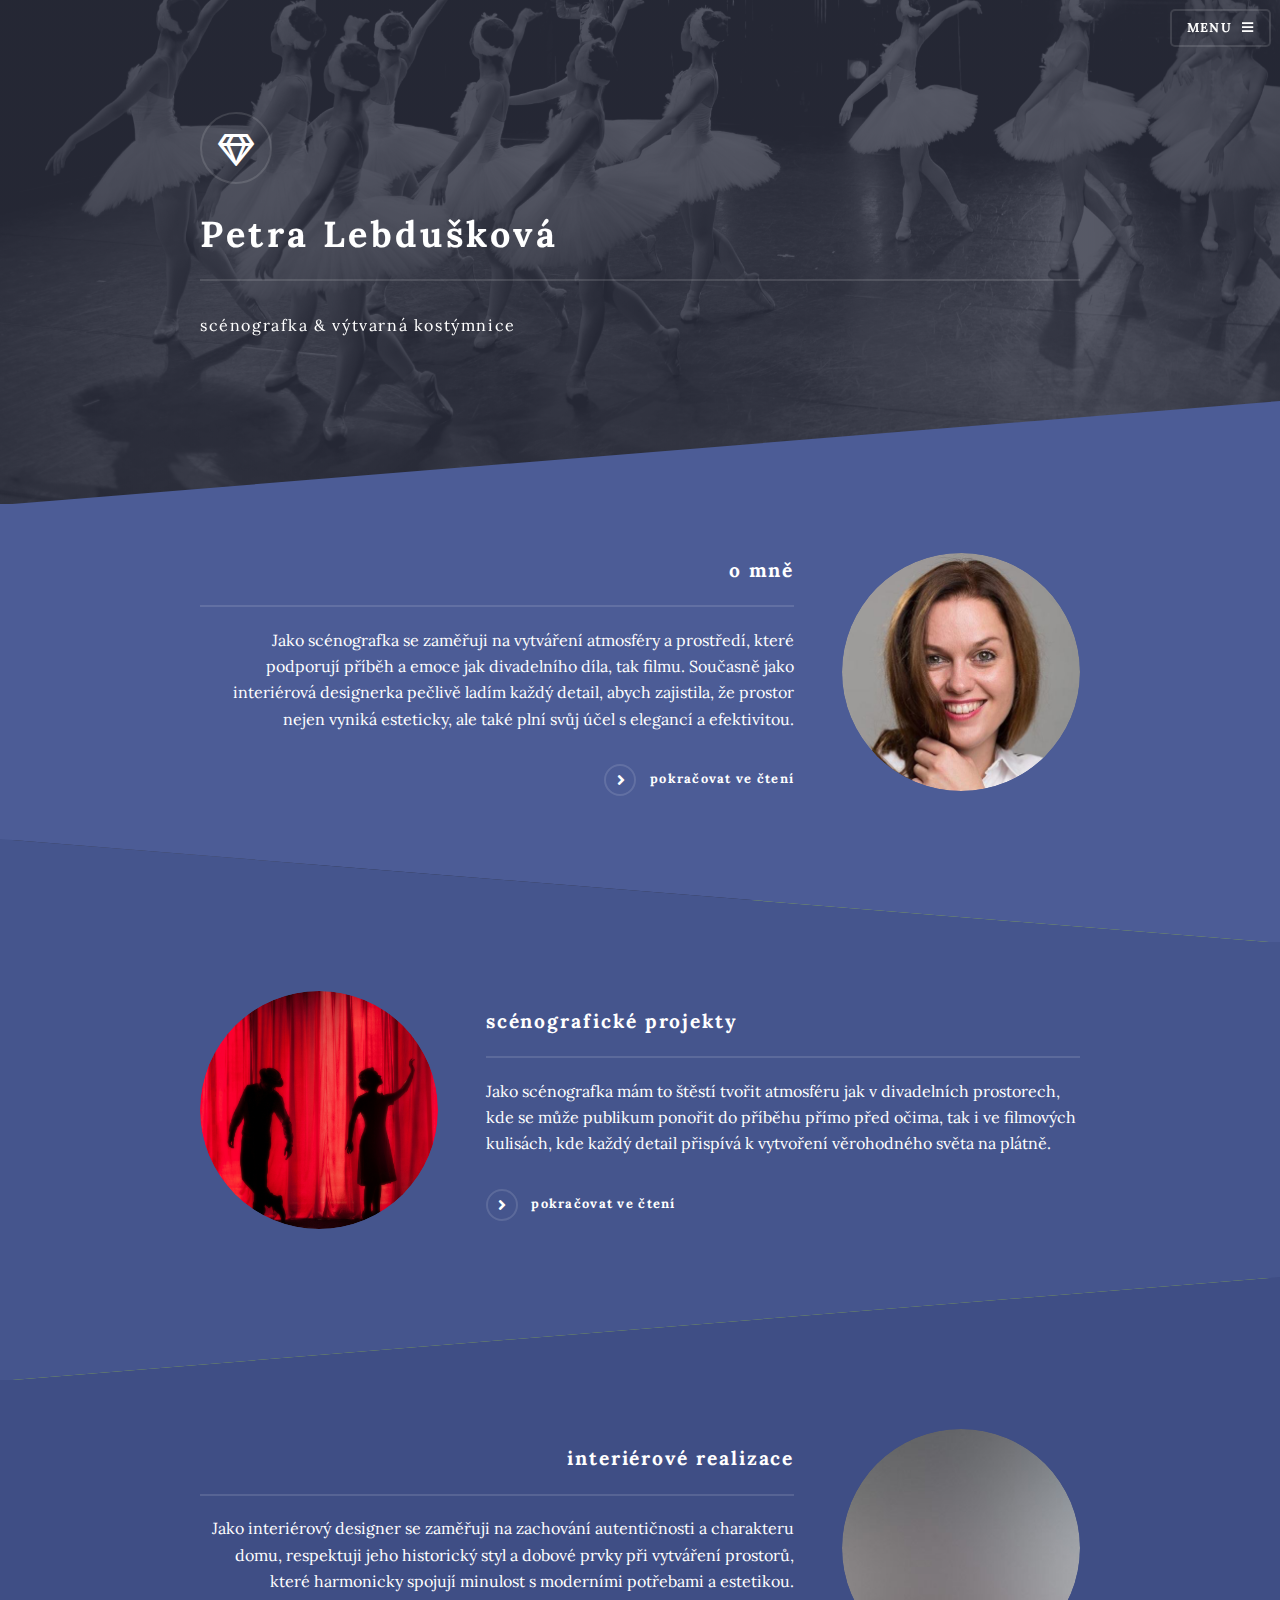
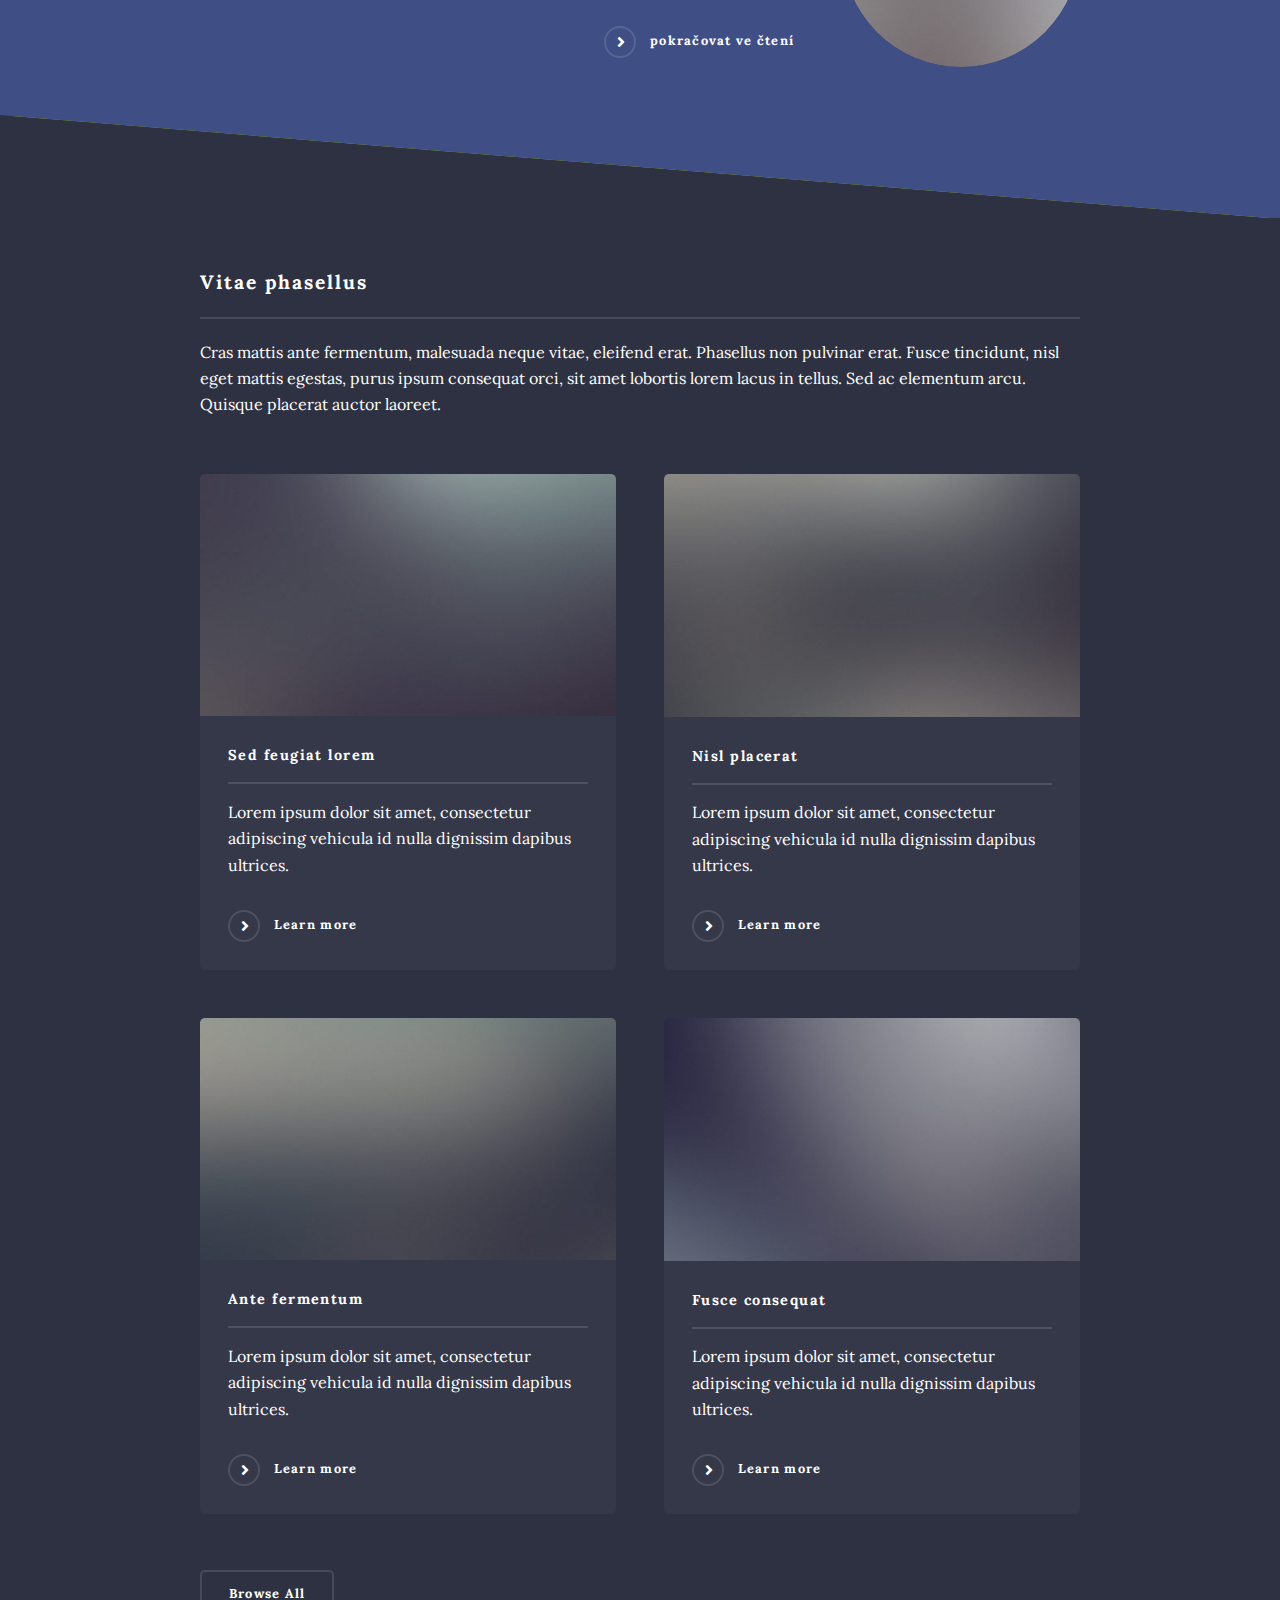
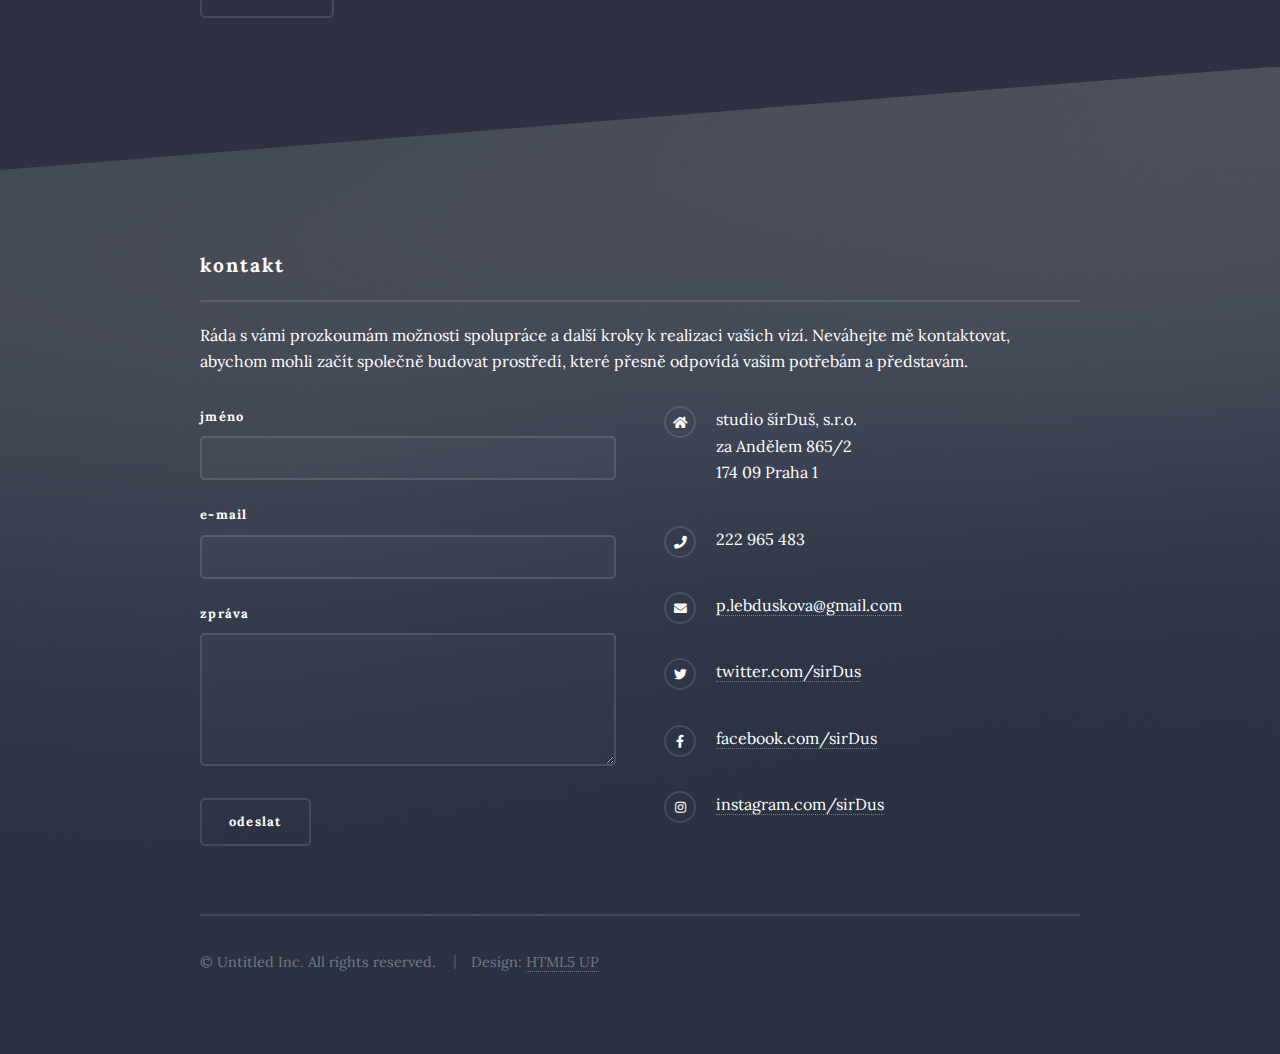
==== index.html @ a5e2b6fb "add contact.html" ====
<!DOCTYPE html>
<!--
	Solid State by HTML5 UP
	html5up.net | @ajlkn
	Free for personal and commercial use under the CCA 3.0 license (html5up.net/license)
-->
<html>
  <head>
    <title>Petra Lebdušková</title>
    <meta charset="utf-8" />
    <meta
      name="viewport"
      content="width=device-width, initial-scale=1, user-scalable=no"
    />

    <link rel="stylesheet" href="assets/css/main.css" />
    <noscript
      ><link rel="stylesheet" href="assets/css/noscript.css"
    /></noscript>
  </head>
  <body class="is-preload">
    <!-- Page Wrapper -->
    <div id="page-wrapper">
      <!-- Header -->
      <header id="header" class="alt">
        <h1><a href="index.html">Solid State</a></h1>
        <nav>
          <a href="#menu">menu</a>
        </nav>
      </header>

      <!-- Menu -->
      <nav id="menu">
        <div class="inner">
          <h2>menu</h2>
          <ul class="links">
            <li><a href="index.html">domů</a></li>
            <li><a href="biography.html">biografie</a></li>
            <li><a href="scenography.html">scénografie</a></li>
            <li><a href="interiors.html">interiérový design</a></li>
            <li><a href="contact.html">kontakt</a></li>
          </ul>
          <a href="#" class="close">Close</a>
        </div>
      </nav>

      <!-- Banner -->
      <section id="banner">
        <div class="inner">
          <div class="logo"><span class="icon fa-gem"></span></div>
          <h2>Petra Lebdušková</h2>
          <p>scénografka & výtvarná kostýmnice</p>
        </div>
      </section>

      <!-- Wrapper -->
      <section id="wrapper">
        <!-- One -->
        <section id="one" class="wrapper spotlight style1">
          <div class="inner">
            <a href="#" class="image"
              ><img src="images/profile2.jpg" alt=""
            /></a>
            <div class="content">
              <h2 class="major">o mně</h2>
              <p>
                Jako scénografka se zaměřuji na vytváření atmosféry a prostředí,
                které podporují příběh a emoce jak divadelního díla, tak filmu.
                Současně jako interiérová designerka pečlivě ladím každý detail,
                abych zajistila, že prostor nejen vyniká esteticky, ale také
                plní svůj účel s elegancí a efektivitou.
              </p>
              <a href="biography.html" class="special">pokračovat ve čtení</a>
            </div>
          </div>
        </section>

        <!-- Two -->
        <section id="two" class="wrapper alt spotlight style2">
          <div class="inner">
            <a href="#" class="image"><img src="images/pic02.jpg" alt="" /></a>
            <div class="content">
              <h2 class="major">scénografické projekty</h2>
              <p>
                Jako scénografka mám to štěstí tvořit atmosféru jak v
                divadelních prostorech, kde se může publikum ponořit do příběhu
                přímo před očima, tak i ve filmových kulisách, kde každý detail
                přispívá k vytvoření věrohodného světa na plátně.
              </p>
              <a href="scenography.html" class="special">pokračovat ve čtení</a>
            </div>
          </div>
        </section>

        <!-- Three -->
        <section id="three" class="wrapper spotlight style3">
          <div class="inner">
            <a href="#" class="image"><img src="images/pic03.jpg" alt="" /></a>
            <div class="content">
              <h2 class="major">interiérové realizace</h2>
              <p>
                Jako interiérový designer se zaměřuji na zachování autentičnosti
                a charakteru domu, respektuji jeho historický styl a dobové
                prvky při vytváření prostorů, které harmonicky spojují minulost
                s moderními potřebami a estetikou.
              </p>
              <a href="interiors.html" class="special">pokračovat ve čtení</a>
            </div>
          </div>
        </section>

        <!-- Four -->
        <section id="four" class="wrapper alt style1">
          <div class="inner">
            <h2 class="major">Vitae phasellus</h2>
            <p>
              Cras mattis ante fermentum, malesuada neque vitae, eleifend erat.
              Phasellus non pulvinar erat. Fusce tincidunt, nisl eget mattis
              egestas, purus ipsum consequat orci, sit amet lobortis lorem lacus
              in tellus. Sed ac elementum arcu. Quisque placerat auctor laoreet.
            </p>
            <section class="features">
              <article>
                <a href="#" class="image"
                  ><img src="images/pic04.jpg" alt=""
                /></a>
                <h3 class="major">Sed feugiat lorem</h3>
                <p>
                  Lorem ipsum dolor sit amet, consectetur adipiscing vehicula id
                  nulla dignissim dapibus ultrices.
                </p>
                <a href="#" class="special">Learn more</a>
              </article>
              <article>
                <a href="#" class="image"
                  ><img src="images/pic05.jpg" alt=""
                /></a>
                <h3 class="major">Nisl placerat</h3>
                <p>
                  Lorem ipsum dolor sit amet, consectetur adipiscing vehicula id
                  nulla dignissim dapibus ultrices.
                </p>
                <a href="#" class="special">Learn more</a>
              </article>
              <article>
                <a href="#" class="image"
                  ><img src="images/pic06.jpg" alt=""
                /></a>
                <h3 class="major">Ante fermentum</h3>
                <p>
                  Lorem ipsum dolor sit amet, consectetur adipiscing vehicula id
                  nulla dignissim dapibus ultrices.
                </p>
                <a href="#" class="special">Learn more</a>
              </article>
              <article>
                <a href="#" class="image"
                  ><img src="images/pic07.jpg" alt=""
                /></a>
                <h3 class="major">Fusce consequat</h3>
                <p>
                  Lorem ipsum dolor sit amet, consectetur adipiscing vehicula id
                  nulla dignissim dapibus ultrices.
                </p>
                <a href="#" class="special">Learn more</a>
              </article>
            </section>
            <ul class="actions">
              <li><a href="#" class="button">Browse All</a></li>
            </ul>
          </div>
        </section>
      </section>

      <!-- Footer -->
      <section id="footer">
        <div class="inner">
          <h2 class="major">kontakt</h2>
          <p>
            Ráda s vámi prozkoumám možnosti spolupráce a další kroky k realizaci
            vašich vizí. Neváhejte mě kontaktovat, abychom mohli začít společně
            budovat prostředí, které přesně odpovídá vašim potřebám a
            představám.
          </p>
          <form method="post" action="#">
            <div class="fields">
              <div class="field">
                <label for="name">jméno</label>
                <input type="text" name="name" id="name" />
              </div>
              <div class="field">
                <label for="email">e-mail</label>
                <input type="email" name="email" id="email" />
              </div>
              <div class="field">
                <label for="message">zpráva</label>
                <textarea name="message" id="message" rows="4"></textarea>
              </div>
            </div>
            <ul class="actions">
              <li><input type="submit" value="odeslat" /></li>
            </ul>
          </form>
          <ul class="contact">
            <li class="icon solid fa-home">
              studio šírDuš, s.r.o.<br />
              za Andělem 865/2<br />
              174 09 Praha 1
            </li>
            <li class="icon solid fa-phone">222 965 483</li>
            <li class="icon solid fa-envelope">
              <a href="#">p.lebduskova@gmail.com</a>
            </li>
            <li class="icon brands fa-twitter">
              <a href="#">twitter.com/sirDus</a>
            </li>
            <li class="icon brands fa-facebook-f">
              <a href="#">facebook.com/sirDus</a>
            </li>
            <li class="icon brands fa-instagram">
              <a href="#">instagram.com/sirDus</a>
            </li>
          </ul>
          <ul class="copyright">
            <li>&copy; Untitled Inc. All rights reserved.</li>
            <li>Design: <a href="http://html5up.net">HTML5 UP</a></li>
          </ul>
        </div>
      </section>
    </div>

    <!-- Scripts -->
    <script src="assets/js/jquery.min.js"></script>
    <script src="assets/js/jquery.scrollex.min.js"></script>
    <script src="assets/js/browser.min.js"></script>
    <script src="assets/js/breakpoints.min.js"></script>
    <script src="assets/js/util.js"></script>
    <script src="assets/js/main.js"></script>
  </body>
</html>
---- assets/css/main.css ----
@import url(fontawesome-all.min.css);
@import url("https://fonts.googleapis.com/css2?family=Lora:ital,wght@0,400..700;1,400..700&display=swap");



/*
	Solid State by HTML5 UP
	html5up.net | @ajlkn
	Free for personal and commercial use under the CCA 3.0 license (html5up.net/license)
*/

html,
body,
div,
span,
applet,
object,
iframe,
h1,
h2,
h3,
h4,
h5,
h6,
p,
blockquote,
pre,
a,
abbr,
acronym,
address,
big,
cite,
code,
del,
dfn,
em,
img,
ins,
kbd,
q,
s,
samp,
small,
strike,
strong,
sub,
sup,
tt,
var,
b,
u,
i,
center,
dl,
dt,
dd,
ol,
ul,
li,
fieldset,
form,
label,
legend,
table,
caption,
tbody,
tfoot,
thead,
tr,
th,
td,
article,
aside,
canvas,
details,
embed,
figure,
figcaption,
footer,
header,
hgroup,
menu,
nav,
output,
ruby,
section,
summary,
time,
mark,
audio,
video {
	margin: 0;
	padding: 0;
	border: 0;
	font-size: 100%;
	font: inherit;
	font-family: 'Lora', Helvetica;
	vertical-align: baseline;
}

article,
aside,
details,
figcaption,
figure,
footer,
header,
hgroup,
menu,
nav,
section {
	display: block;
}

body {
	line-height: 1;
}

ol,
ul {
	list-style: none;
}

blockquote,
q {
	quotes: none;
}

blockquote:before,
blockquote:after,
q:before,
q:after {
	content: '';
	content: none;
}

table {
	border-collapse: collapse;
	border-spacing: 0;
}

body {
	-webkit-text-size-adjust: none;
}

mark {
	background-color: transparent;
	color: inherit;
}

input::-moz-focus-inner {
	border: 0;
	padding: 0;
}

input,
select,
textarea {
	-moz-appearance: none;
	-webkit-appearance: none;
	-ms-appearance: none;
	appearance: none;
}

/* Basic */

@-ms-viewport {
	width: device-width;
}

body {
	-ms-overflow-style: scrollbar;
}

@media screen and (max-width: 480px) {

	html,
	body {
		min-width: 320px;
	}

}

html {
	box-sizing: border-box;
}

*,
*:before,
*:after {
	box-sizing: inherit;
}

body {
	background-color: #afdb36;
	background-image: linear-gradient(to top, rgba(46, 49, 65, 0.8), rgba(46, 49, 65, 0.8)), url("../../images/bg.jpg");
	background-size: auto,
		cover;
	background-attachment: fixed,
		fixed;
	background-position: center,
		center;
}

body.is-preload *,
body.is-preload *:before,
body.is-preload *:after {
	-moz-animation: none !important;
	-webkit-animation: none !important;
	-ms-animation: none !important;
	animation: none !important;
	-moz-transition: none !important;
	-webkit-transition: none !important;
	-ms-transition: none !important;
	transition: none !important;
}

/* Type */

body,
input,
select,
textarea {
	color: #ffffff;
	font-family: "Source Sans Pro", Helvetica, sans-serif;
	font-size: 16.5pt;
	/* font-weight: 300; */
	line-height: 1.65;
}

@media screen and (max-width: 1680px) {

	body,
	input,
	select,
	textarea {
		font-size: 13pt;
	}

}

@media screen and (max-width: 1280px) {

	body,
	input,
	select,
	textarea {
		font-size: 12pt;
	}

}

@media screen and (max-width: 980px) {

	body,
	input,
	select,
	textarea {
		font-size: 12pt;
	}

}

@media screen and (max-width: 736px) {

	body,
	input,
	select,
	textarea {
		font-size: 12pt;
	}

}

@media screen and (max-width: 480px) {

	body,
	input,
	select,
	textarea {
		font-size: 12pt;
	}

}

a {
	-moz-transition: color 0.2s ease-in-out, border-bottom-color 0.2s ease-in-out;
	-webkit-transition: color 0.2s ease-in-out, border-bottom-color 0.2s ease-in-out;
	-ms-transition: color 0.2s ease-in-out, border-bottom-color 0.2s ease-in-out;
	transition: color 0.2s ease-in-out, border-bottom-color 0.2s ease-in-out;
	border-bottom: dotted 1px rgba(255, 255, 255, 0.35);
	color: #ffffff;
	text-decoration: none;
}

a:hover {
	border-bottom-color: transparent;
	color: #ffffff !important;
}

a.special:not(.button) {
	text-decoration: none;
	border-bottom: 0;
	display: block;
	font-family: 'Lora', Helvetica;
	font-size: 0.8em;
	font-weight: 700;
	letter-spacing: 0.1em;
	margin: 0 0 2em 0;
	/* text-transform: uppercase; */
}

a.special:not(.button):before {
	-moz-osx-font-smoothing: grayscale;
	-webkit-font-smoothing: antialiased;
	display: inline-block;
	font-style: normal;
	font-variant: normal;
	text-rendering: auto;
	line-height: 1;
	text-transform: none !important;
	font-family: 'Font Awesome 5 Free';
	font-weight: 900;
}

a.special:not(.button):before {
	-moz-transition: background-color 0.2s ease-in-out;
	-webkit-transition: background-color 0.2s ease-in-out;
	-ms-transition: background-color 0.2s ease-in-out;
	transition: background-color 0.2s ease-in-out;
	border-radius: 100%;
	border: solid 2px rgba(255, 255, 255, 0.125);
	content: '\f105';
	display: inline-block;
	font-size: 1.25em;
	height: 2em;
	line-height: 1.75em;
	margin-right: 0.85em;
	text-align: center;
	text-indent: 0.15em;
	vertical-align: middle;
	width: 2em;
}

a.special:not(.button):hover:before {
	background-color: rgba(255, 255, 255, 0.025);
}

a.special:not(.button):active:before {
	background-color: rgba(255, 255, 255, 0.075);
}

strong,
b {
	color: #ffffff;
	font-weight: 600;
}

em,
i {
	font-style: italic;
}

p {
	margin: 0 0 2em 0;
}

h1,
h2,
h3,
h4,
h5,
h6 {
	color: #ffffff;
	font-family: 'Lora', Helvetica;
	font-weight: 700;
	letter-spacing: 0.1em;
	margin: 0 0 1em 0;
}

h1 a,
h2 a,
h3 a,
h4 a,
h5 a,
h6 a {
	color: inherit;
	text-decoration: none;
	border-bottom: 0;
}

h1 span,
h2 span,
h3 span,
h4 span,
h5 span,
h6 span {
	font-weight: 200;
}

h1.major,
h2.major,
h3.major,
h4.major,
h5.major,
h6.major {
	padding-bottom: 1em;
	border-bottom: solid 2px rgba(255, 255, 255, 0.125);
}

h2 {
	font-size: 1.2em;
}

h3 {
	font-size: 0.9em;
}

h4 {
	font-size: 0.7em;
}

h5 {
	font-size: 0.7em;
}

h6 {
	font-size: 0.7em;
}

@media screen and (max-width: 736px) {

	h2 {
		font-size: 1em;
	}

	h3 {
		font-size: 0.8em;
	}

}

sub {
	font-size: 0.8em;
	position: relative;
	top: 0.5em;
}

sup {
	font-size: 0.8em;
	position: relative;
	top: -0.5em;
}

blockquote {
	border-left: solid 4px rgba(255, 255, 255, 0.125);
	font-style: italic;
	margin: 0 0 2em 0;
	padding: 0.5em 0 0.5em 2em;
}

code {
	background: rgba(255, 255, 255, 0.025);
	border-radius: 5px;
	border: solid 2px rgba(255, 255, 255, 0.125);
	font-family: "Courier New", monospace;
	font-size: 0.9em;
	margin: 0 0.25em;
	padding: 0.25em 0.65em;
}

pre {
	-webkit-overflow-scrolling: touch;
	font-family: "Courier New", monospace;
	font-size: 0.9em;
	margin: 0 0 2em 0;
}

pre code {
	display: block;
	line-height: 1.75em;
	padding: 1em 1.5em;
	overflow-x: auto;
}

hr {
	border: 0;
	border-bottom: solid 2px rgba(255, 255, 255, 0.125);
	margin: 2.5em 0;
}

hr.major {
	margin: 4em 0;
}

.align-left {
	text-align: left;
}

.align-center {
	text-align: center;
}

.align-right {
	text-align: right;
}

/* Row */

.row {
	display: flex;
	flex-wrap: wrap;
	box-sizing: border-box;
	align-items: stretch;
}

.row>* {
	box-sizing: border-box;
}

.row.gtr-uniform>*> :last-child {
	margin-bottom: 0;
}

.row.aln-left {
	justify-content: flex-start;
}

.row.aln-center {
	justify-content: center;
}

.row.aln-right {
	justify-content: flex-end;
}

.row.aln-top {
	align-items: flex-start;
}

.row.aln-middle {
	align-items: center;
}

.row.aln-bottom {
	align-items: flex-end;
}

.row>.imp {
	order: -1;
}

.row>.col-1 {
	width: 8.33333%;
}

.row>.off-1 {
	margin-left: 8.33333%;
}

.row>.col-2 {
	width: 16.66667%;
}

.row>.off-2 {
	margin-left: 16.66667%;
}

.row>.col-3 {
	width: 25%;
}

.row>.off-3 {
	margin-left: 25%;
}

.row>.col-4 {
	width: 33.33333%;
}

.row>.off-4 {
	margin-left: 33.33333%;
}

.row>.col-5 {
	width: 41.66667%;
}

.row>.off-5 {
	margin-left: 41.66667%;
}

.row>.col-6 {
	width: 50%;
}

.row>.off-6 {
	margin-left: 50%;
}

.row>.col-7 {
	width: 58.33333%;
}

.row>.off-7 {
	margin-left: 58.33333%;
}

.row>.col-8 {
	width: 66.66667%;
}

.row>.off-8 {
	margin-left: 66.66667%;
}

.row>.col-9 {
	width: 75%;
}

.row>.off-9 {
	margin-left: 75%;
}

.row>.col-10 {
	width: 83.33333%;
}

.row>.off-10 {
	margin-left: 83.33333%;
}

.row>.col-11 {
	width: 91.66667%;
}

.row>.off-11 {
	margin-left: 91.66667%;
}

.row>.col-12 {
	width: 100%;
}

.row>.off-12 {
	margin-left: 100%;
}

.row.gtr-0 {
	margin-top: 0;
	margin-left: 0em;
}

.row.gtr-0>* {
	padding: 0 0 0 0em;
}

.row.gtr-0.gtr-uniform {
	margin-top: 0em;
}

.row.gtr-0.gtr-uniform>* {
	padding-top: 0em;
}

.row.gtr-25 {
	margin-top: 0;
	margin-left: -0.4375em;
}

.row.gtr-25>* {
	padding: 0 0 0 0.4375em;
}

.row.gtr-25.gtr-uniform {
	margin-top: -0.4375em;
}

.row.gtr-25.gtr-uniform>* {
	padding-top: 0.4375em;
}

.row.gtr-50 {
	margin-top: 0;
	margin-left: -0.875em;
}

.row.gtr-50>* {
	padding: 0 0 0 0.875em;
}

.row.gtr-50.gtr-uniform {
	margin-top: -0.875em;
}

.row.gtr-50.gtr-uniform>* {
	padding-top: 0.875em;
}

.row {
	margin-top: 0;
	margin-left: -1.75em;
}

.row>* {
	padding: 0 0 0 1.75em;
}

.row.gtr-uniform {
	margin-top: -1.75em;
}

.row.gtr-uniform>* {
	padding-top: 1.75em;
}

.row.gtr-150 {
	margin-top: 0;
	margin-left: -2.625em;
}

.row.gtr-150>* {
	padding: 0 0 0 2.625em;
}

.row.gtr-150.gtr-uniform {
	margin-top: -2.625em;
}

.row.gtr-150.gtr-uniform>* {
	padding-top: 2.625em;
}

.row.gtr-200 {
	margin-top: 0;
	margin-left: -3.5em;
}

.row.gtr-200>* {
	padding: 0 0 0 3.5em;
}

.row.gtr-200.gtr-uniform {
	margin-top: -3.5em;
}

.row.gtr-200.gtr-uniform>* {
	padding-top: 3.5em;
}

@media screen and (max-width: 1680px) {

	.row {
		display: flex;
		flex-wrap: wrap;
		box-sizing: border-box;
		align-items: stretch;
	}

	.row>* {
		box-sizing: border-box;
	}

	.row.gtr-uniform>*> :last-child {
		margin-bottom: 0;
	}

	.row.aln-left {
		justify-content: flex-start;
	}

	.row.aln-center {
		justify-content: center;
	}

	.row.aln-right {
		justify-content: flex-end;
	}

	.row.aln-top {
		align-items: flex-start;
	}

	.row.aln-middle {
		align-items: center;
	}

	.row.aln-bottom {
		align-items: flex-end;
	}

	.row>.imp-xlarge {
		order: -1;
	}

	.row>.col-1-xlarge {
		width: 8.33333%;
	}

	.row>.off-1-xlarge {
		margin-left: 8.33333%;
	}

	.row>.col-2-xlarge {
		width: 16.66667%;
	}

	.row>.off-2-xlarge {
		margin-left: 16.66667%;
	}

	.row>.col-3-xlarge {
		width: 25%;
	}

	.row>.off-3-xlarge {
		margin-left: 25%;
	}

	.row>.col-4-xlarge {
		width: 33.33333%;
	}

	.row>.off-4-xlarge {
		margin-left: 33.33333%;
	}

	.row>.col-5-xlarge {
		width: 41.66667%;
	}

	.row>.off-5-xlarge {
		margin-left: 41.66667%;
	}

	.row>.col-6-xlarge {
		width: 50%;
	}

	.row>.off-6-xlarge {
		margin-left: 50%;
	}

	.row>.col-7-xlarge {
		width: 58.33333%;
	}

	.row>.off-7-xlarge {
		margin-left: 58.33333%;
	}

	.row>.col-8-xlarge {
		width: 66.66667%;
	}

	.row>.off-8-xlarge {
		margin-left: 66.66667%;
	}

	.row>.col-9-xlarge {
		width: 75%;
	}

	.row>.off-9-xlarge {
		margin-left: 75%;
	}

	.row>.col-10-xlarge {
		width: 83.33333%;
	}

	.row>.off-10-xlarge {
		margin-left: 83.33333%;
	}

	.row>.col-11-xlarge {
		width: 91.66667%;
	}

	.row>.off-11-xlarge {
		margin-left: 91.66667%;
	}

	.row>.col-12-xlarge {
		width: 100%;
	}

	.row>.off-12-xlarge {
		margin-left: 100%;
	}

	.row.gtr-0 {
		margin-top: 0;
		margin-left: 0em;
	}

	.row.gtr-0>* {
		padding: 0 0 0 0em;
	}

	.row.gtr-0.gtr-uniform {
		margin-top: 0em;
	}

	.row.gtr-0.gtr-uniform>* {
		padding-top: 0em;
	}

	.row.gtr-25 {
		margin-top: 0;
		margin-left: -0.4375em;
	}

	.row.gtr-25>* {
		padding: 0 0 0 0.4375em;
	}

	.row.gtr-25.gtr-uniform {
		margin-top: -0.4375em;
	}

	.row.gtr-25.gtr-uniform>* {
		padding-top: 0.4375em;
	}

	.row.gtr-50 {
		margin-top: 0;
		margin-left: -0.875em;
	}

	.row.gtr-50>* {
		padding: 0 0 0 0.875em;
	}

	.row.gtr-50.gtr-uniform {
		margin-top: -0.875em;
	}

	.row.gtr-50.gtr-uniform>* {
		padding-top: 0.875em;
	}

	.row {
		margin-top: 0;
		margin-left: -1.75em;
	}

	.row>* {
		padding: 0 0 0 1.75em;
	}

	.row.gtr-uniform {
		margin-top: -1.75em;
	}

	.row.gtr-uniform>* {
		padding-top: 1.75em;
	}

	.row.gtr-150 {
		margin-top: 0;
		margin-left: -2.625em;
	}

	.row.gtr-150>* {
		padding: 0 0 0 2.625em;
	}

	.row.gtr-150.gtr-uniform {
		margin-top: -2.625em;
	}

	.row.gtr-150.gtr-uniform>* {
		padding-top: 2.625em;
	}

	.row.gtr-200 {
		margin-top: 0;
		margin-left: -3.5em;
	}

	.row.gtr-200>* {
		padding: 0 0 0 3.5em;
	}

	.row.gtr-200.gtr-uniform {
		margin-top: -3.5em;
	}

	.row.gtr-200.gtr-uniform>* {
		padding-top: 3.5em;
	}

}

@media screen and (max-width: 1280px) {

	.row {
		display: flex;
		flex-wrap: wrap;
		box-sizing: border-box;
		align-items: stretch;
	}

	.row>* {
		box-sizing: border-box;
	}

	.row.gtr-uniform>*> :last-child {
		margin-bottom: 0;
	}

	.row.aln-left {
		justify-content: flex-start;
	}

	.row.aln-center {
		justify-content: center;
	}

	.row.aln-right {
		justify-content: flex-end;
	}

	.row.aln-top {
		align-items: flex-start;
	}

	.row.aln-middle {
		align-items: center;
	}

	.row.aln-bottom {
		align-items: flex-end;
	}

	.row>.imp-large {
		order: -1;
	}

	.row>.col-1-large {
		width: 8.33333%;
	}

	.row>.off-1-large {
		margin-left: 8.33333%;
	}

	.row>.col-2-large {
		width: 16.66667%;
	}

	.row>.off-2-large {
		margin-left: 16.66667%;
	}

	.row>.col-3-large {
		width: 25%;
	}

	.row>.off-3-large {
		margin-left: 25%;
	}

	.row>.col-4-large {
		width: 33.33333%;
	}

	.row>.off-4-large {
		margin-left: 33.33333%;
	}

	.row>.col-5-large {
		width: 41.66667%;
	}

	.row>.off-5-large {
		margin-left: 41.66667%;
	}

	.row>.col-6-large {
		width: 50%;
	}

	.row>.off-6-large {
		margin-left: 50%;
	}

	.row>.col-7-large {
		width: 58.33333%;
	}

	.row>.off-7-large {
		margin-left: 58.33333%;
	}

	.row>.col-8-large {
		width: 66.66667%;
	}

	.row>.off-8-large {
		margin-left: 66.66667%;
	}

	.row>.col-9-large {
		width: 75%;
	}

	.row>.off-9-large {
		margin-left: 75%;
	}

	.row>.col-10-large {
		width: 83.33333%;
	}

	.row>.off-10-large {
		margin-left: 83.33333%;
	}

	.row>.col-11-large {
		width: 91.66667%;
	}

	.row>.off-11-large {
		margin-left: 91.66667%;
	}

	.row>.col-12-large {
		width: 100%;
	}

	.row>.off-12-large {
		margin-left: 100%;
	}

	.row.gtr-0 {
		margin-top: 0;
		margin-left: 0em;
	}

	.row.gtr-0>* {
		padding: 0 0 0 0em;
	}

	.row.gtr-0.gtr-uniform {
		margin-top: 0em;
	}

	.row.gtr-0.gtr-uniform>* {
		padding-top: 0em;
	}

	.row.gtr-25 {
		margin-top: 0;
		margin-left: -0.4375em;
	}

	.row.gtr-25>* {
		padding: 0 0 0 0.4375em;
	}

	.row.gtr-25.gtr-uniform {
		margin-top: -0.4375em;
	}

	.row.gtr-25.gtr-uniform>* {
		padding-top: 0.4375em;
	}

	.row.gtr-50 {
		margin-top: 0;
		margin-left: -0.875em;
	}

	.row.gtr-50>* {
		padding: 0 0 0 0.875em;
	}

	.row.gtr-50.gtr-uniform {
		margin-top: -0.875em;
	}

	.row.gtr-50.gtr-uniform>* {
		padding-top: 0.875em;
	}

	.row {
		margin-top: 0;
		margin-left: -1.75em;
	}

	.row>* {
		padding: 0 0 0 1.75em;
	}

	.row.gtr-uniform {
		margin-top: -1.75em;
	}

	.row.gtr-uniform>* {
		padding-top: 1.75em;
	}

	.row.gtr-150 {
		margin-top: 0;
		margin-left: -2.625em;
	}

	.row.gtr-150>* {
		padding: 0 0 0 2.625em;
	}

	.row.gtr-150.gtr-uniform {
		margin-top: -2.625em;
	}

	.row.gtr-150.gtr-uniform>* {
		padding-top: 2.625em;
	}

	.row.gtr-200 {
		margin-top: 0;
		margin-left: -3.5em;
	}

	.row.gtr-200>* {
		padding: 0 0 0 3.5em;
	}

	.row.gtr-200.gtr-uniform {
		margin-top: -3.5em;
	}

	.row.gtr-200.gtr-uniform>* {
		padding-top: 3.5em;
	}

}

@media screen and (max-width: 980px) {

	.row {
		display: flex;
		flex-wrap: wrap;
		box-sizing: border-box;
		align-items: stretch;
	}

	.row>* {
		box-sizing: border-box;
	}

	.row.gtr-uniform>*> :last-child {
		margin-bottom: 0;
	}

	.row.aln-left {
		justify-content: flex-start;
	}

	.row.aln-center {
		justify-content: center;
	}

	.row.aln-right {
		justify-content: flex-end;
	}

	.row.aln-top {
		align-items: flex-start;
	}

	.row.aln-middle {
		align-items: center;
	}

	.row.aln-bottom {
		align-items: flex-end;
	}

	.row>.imp-medium {
		order: -1;
	}

	.row>.col-1-medium {
		width: 8.33333%;
	}

	.row>.off-1-medium {
		margin-left: 8.33333%;
	}

	.row>.col-2-medium {
		width: 16.66667%;
	}

	.row>.off-2-medium {
		margin-left: 16.66667%;
	}

	.row>.col-3-medium {
		width: 25%;
	}

	.row>.off-3-medium {
		margin-left: 25%;
	}

	.row>.col-4-medium {
		width: 33.33333%;
	}

	.row>.off-4-medium {
		margin-left: 33.33333%;
	}

	.row>.col-5-medium {
		width: 41.66667%;
	}

	.row>.off-5-medium {
		margin-left: 41.66667%;
	}

	.row>.col-6-medium {
		width: 50%;
	}

	.row>.off-6-medium {
		margin-left: 50%;
	}

	.row>.col-7-medium {
		width: 58.33333%;
	}

	.row>.off-7-medium {
		margin-left: 58.33333%;
	}

	.row>.col-8-medium {
		width: 66.66667%;
	}

	.row>.off-8-medium {
		margin-left: 66.66667%;
	}

	.row>.col-9-medium {
		width: 75%;
	}

	.row>.off-9-medium {
		margin-left: 75%;
	}

	.row>.col-10-medium {
		width: 83.33333%;
	}

	.row>.off-10-medium {
		margin-left: 83.33333%;
	}

	.row>.col-11-medium {
		width: 91.66667%;
	}

	.row>.off-11-medium {
		margin-left: 91.66667%;
	}

	.row>.col-12-medium {
		width: 100%;
	}

	.row>.off-12-medium {
		margin-left: 100%;
	}

	.row.gtr-0 {
		margin-top: 0;
		margin-left: 0em;
	}

	.row.gtr-0>* {
		padding: 0 0 0 0em;
	}

	.row.gtr-0.gtr-uniform {
		margin-top: 0em;
	}

	.row.gtr-0.gtr-uniform>* {
		padding-top: 0em;
	}

	.row.gtr-25 {
		margin-top: 0;
		margin-left: -0.4375em;
	}

	.row.gtr-25>* {
		padding: 0 0 0 0.4375em;
	}

	.row.gtr-25.gtr-uniform {
		margin-top: -0.4375em;
	}

	.row.gtr-25.gtr-uniform>* {
		padding-top: 0.4375em;
	}

	.row.gtr-50 {
		margin-top: 0;
		margin-left: -0.875em;
	}

	.row.gtr-50>* {
		padding: 0 0 0 0.875em;
	}

	.row.gtr-50.gtr-uniform {
		margin-top: -0.875em;
	}

	.row.gtr-50.gtr-uniform>* {
		padding-top: 0.875em;
	}

	.row {
		margin-top: 0;
		margin-left: -1.75em;
	}

	.row>* {
		padding: 0 0 0 1.75em;
	}

	.row.gtr-uniform {
		margin-top: -1.75em;
	}

	.row.gtr-uniform>* {
		padding-top: 1.75em;
	}

	.row.gtr-150 {
		margin-top: 0;
		margin-left: -2.625em;
	}

	.row.gtr-150>* {
		padding: 0 0 0 2.625em;
	}

	.row.gtr-150.gtr-uniform {
		margin-top: -2.625em;
	}

	.row.gtr-150.gtr-uniform>* {
		padding-top: 2.625em;
	}

	.row.gtr-200 {
		margin-top: 0;
		margin-left: -3.5em;
	}

	.row.gtr-200>* {
		padding: 0 0 0 3.5em;
	}

	.row.gtr-200.gtr-uniform {
		margin-top: -3.5em;
	}

	.row.gtr-200.gtr-uniform>* {
		padding-top: 3.5em;
	}

}

@media screen and (max-width: 736px) {

	.row {
		display: flex;
		flex-wrap: wrap;
		box-sizing: border-box;
		align-items: stretch;
	}

	.row>* {
		box-sizing: border-box;
	}

	.row.gtr-uniform>*> :last-child {
		margin-bottom: 0;
	}

	.row.aln-left {
		justify-content: flex-start;
	}

	.row.aln-center {
		justify-content: center;
	}

	.row.aln-right {
		justify-content: flex-end;
	}

	.row.aln-top {
		align-items: flex-start;
	}

	.row.aln-middle {
		align-items: center;
	}

	.row.aln-bottom {
		align-items: flex-end;
	}

	.row>.imp-small {
		order: -1;
	}

	.row>.col-1-small {
		width: 8.33333%;
	}

	.row>.off-1-small {
		margin-left: 8.33333%;
	}

	.row>.col-2-small {
		width: 16.66667%;
	}

	.row>.off-2-small {
		margin-left: 16.66667%;
	}

	.row>.col-3-small {
		width: 25%;
	}

	.row>.off-3-small {
		margin-left: 25%;
	}

	.row>.col-4-small {
		width: 33.33333%;
	}

	.row>.off-4-small {
		margin-left: 33.33333%;
	}

	.row>.col-5-small {
		width: 41.66667%;
	}

	.row>.off-5-small {
		margin-left: 41.66667%;
	}

	.row>.col-6-small {
		width: 50%;
	}

	.row>.off-6-small {
		margin-left: 50%;
	}

	.row>.col-7-small {
		width: 58.33333%;
	}

	.row>.off-7-small {
		margin-left: 58.33333%;
	}

	.row>.col-8-small {
		width: 66.66667%;
	}

	.row>.off-8-small {
		margin-left: 66.66667%;
	}

	.row>.col-9-small {
		width: 75%;
	}

	.row>.off-9-small {
		margin-left: 75%;
	}

	.row>.col-10-small {
		width: 83.33333%;
	}

	.row>.off-10-small {
		margin-left: 83.33333%;
	}

	.row>.col-11-small {
		width: 91.66667%;
	}

	.row>.off-11-small {
		margin-left: 91.66667%;
	}

	.row>.col-12-small {
		width: 100%;
	}

	.row>.off-12-small {
		margin-left: 100%;
	}

	.row.gtr-0 {
		margin-top: 0;
		margin-left: 0em;
	}

	.row.gtr-0>* {
		padding: 0 0 0 0em;
	}

	.row.gtr-0.gtr-uniform {
		margin-top: 0em;
	}

	.row.gtr-0.gtr-uniform>* {
		padding-top: 0em;
	}

	.row.gtr-25 {
		margin-top: 0;
		margin-left: -0.3125em;
	}

	.row.gtr-25>* {
		padding: 0 0 0 0.3125em;
	}

	.row.gtr-25.gtr-uniform {
		margin-top: -0.3125em;
	}

	.row.gtr-25.gtr-uniform>* {
		padding-top: 0.3125em;
	}

	.row.gtr-50 {
		margin-top: 0;
		margin-left: -0.625em;
	}

	.row.gtr-50>* {
		padding: 0 0 0 0.625em;
	}

	.row.gtr-50.gtr-uniform {
		margin-top: -0.625em;
	}

	.row.gtr-50.gtr-uniform>* {
		padding-top: 0.625em;
	}

	.row {
		margin-top: 0;
		margin-left: -1.25em;
	}

	.row>* {
		padding: 0 0 0 1.25em;
	}

	.row.gtr-uniform {
		margin-top: -1.25em;
	}

	.row.gtr-uniform>* {
		padding-top: 1.25em;
	}

	.row.gtr-150 {
		margin-top: 0;
		margin-left: -1.875em;
	}

	.row.gtr-150>* {
		padding: 0 0 0 1.875em;
	}

	.row.gtr-150.gtr-uniform {
		margin-top: -1.875em;
	}

	.row.gtr-150.gtr-uniform>* {
		padding-top: 1.875em;
	}

	.row.gtr-200 {
		margin-top: 0;
		margin-left: -2.5em;
	}

	.row.gtr-200>* {
		padding: 0 0 0 2.5em;
	}

	.row.gtr-200.gtr-uniform {
		margin-top: -2.5em;
	}

	.row.gtr-200.gtr-uniform>* {
		padding-top: 2.5em;
	}

}

@media screen and (max-width: 480px) {

	.row {
		display: flex;
		flex-wrap: wrap;
		box-sizing: border-box;
		align-items: stretch;
	}

	.row>* {
		box-sizing: border-box;
	}

	.row.gtr-uniform>*> :last-child {
		margin-bottom: 0;
	}

	.row.aln-left {
		justify-content: flex-start;
	}

	.row.aln-center {
		justify-content: center;
	}

	.row.aln-right {
		justify-content: flex-end;
	}

	.row.aln-top {
		align-items: flex-start;
	}

	.row.aln-middle {
		align-items: center;
	}

	.row.aln-bottom {
		align-items: flex-end;
	}

	.row>.imp-xsmall {
		order: -1;
	}

	.row>.col-1-xsmall {
		width: 8.33333%;
	}

	.row>.off-1-xsmall {
		margin-left: 8.33333%;
	}

	.row>.col-2-xsmall {
		width: 16.66667%;
	}

	.row>.off-2-xsmall {
		margin-left: 16.66667%;
	}

	.row>.col-3-xsmall {
		width: 25%;
	}

	.row>.off-3-xsmall {
		margin-left: 25%;
	}

	.row>.col-4-xsmall {
		width: 33.33333%;
	}

	.row>.off-4-xsmall {
		margin-left: 33.33333%;
	}

	.row>.col-5-xsmall {
		width: 41.66667%;
	}

	.row>.off-5-xsmall {
		margin-left: 41.66667%;
	}

	.row>.col-6-xsmall {
		width: 50%;
	}

	.row>.off-6-xsmall {
		margin-left: 50%;
	}

	.row>.col-7-xsmall {
		width: 58.33333%;
	}

	.row>.off-7-xsmall {
		margin-left: 58.33333%;
	}

	.row>.col-8-xsmall {
		width: 66.66667%;
	}

	.row>.off-8-xsmall {
		margin-left: 66.66667%;
	}

	.row>.col-9-xsmall {
		width: 75%;
	}

	.row>.off-9-xsmall {
		margin-left: 75%;
	}

	.row>.col-10-xsmall {
		width: 83.33333%;
	}

	.row>.off-10-xsmall {
		margin-left: 83.33333%;
	}

	.row>.col-11-xsmall {
		width: 91.66667%;
	}

	.row>.off-11-xsmall {
		margin-left: 91.66667%;
	}

	.row>.col-12-xsmall {
		width: 100%;
	}

	.row>.off-12-xsmall {
		margin-left: 100%;
	}

	.row.gtr-0 {
		margin-top: 0;
		margin-left: 0em;
	}

	.row.gtr-0>* {
		padding: 0 0 0 0em;
	}

	.row.gtr-0.gtr-uniform {
		margin-top: 0em;
	}

	.row.gtr-0.gtr-uniform>* {
		padding-top: 0em;
	}

	.row.gtr-25 {
		margin-top: 0;
		margin-left: -0.3125em;
	}

	.row.gtr-25>* {
		padding: 0 0 0 0.3125em;
	}

	.row.gtr-25.gtr-uniform {
		margin-top: -0.3125em;
	}

	.row.gtr-25.gtr-uniform>* {
		padding-top: 0.3125em;
	}

	.row.gtr-50 {
		margin-top: 0;
		margin-left: -0.625em;
	}

	.row.gtr-50>* {
		padding: 0 0 0 0.625em;
	}

	.row.gtr-50.gtr-uniform {
		margin-top: -0.625em;
	}

	.row.gtr-50.gtr-uniform>* {
		padding-top: 0.625em;
	}

	.row {
		margin-top: 0;
		margin-left: -1.25em;
	}

	.row>* {
		padding: 0 0 0 1.25em;
	}

	.row.gtr-uniform {
		margin-top: -1.25em;
	}

	.row.gtr-uniform>* {
		padding-top: 1.25em;
	}

	.row.gtr-150 {
		margin-top: 0;
		margin-left: -1.875em;
	}

	.row.gtr-150>* {
		padding: 0 0 0 1.875em;
	}

	.row.gtr-150.gtr-uniform {
		margin-top: -1.875em;
	}

	.row.gtr-150.gtr-uniform>* {
		padding-top: 1.875em;
	}

	.row.gtr-200 {
		margin-top: 0;
		margin-left: -2.5em;
	}

	.row.gtr-200>* {
		padding: 0 0 0 2.5em;
	}

	.row.gtr-200.gtr-uniform {
		margin-top: -2.5em;
	}

	.row.gtr-200.gtr-uniform>* {
		padding-top: 2.5em;
	}

}

@media screen and (max-width: 360px) {

	.row {
		display: flex;
		flex-wrap: wrap;
		box-sizing: border-box;
		align-items: stretch;
	}

	.row>* {
		box-sizing: border-box;
	}

	.row.gtr-uniform>*> :last-child {
		margin-bottom: 0;
	}

	.row.aln-left {
		justify-content: flex-start;
	}

	.row.aln-center {
		justify-content: center;
	}

	.row.aln-right {
		justify-content: flex-end;
	}

	.row.aln-top {
		align-items: flex-start;
	}

	.row.aln-middle {
		align-items: center;
	}

	.row.aln-bottom {
		align-items: flex-end;
	}

	.row>.imp-xxsmall {
		order: -1;
	}

	.row>.col-1-xxsmall {
		width: 8.33333%;
	}

	.row>.off-1-xxsmall {
		margin-left: 8.33333%;
	}

	.row>.col-2-xxsmall {
		width: 16.66667%;
	}

	.row>.off-2-xxsmall {
		margin-left: 16.66667%;
	}

	.row>.col-3-xxsmall {
		width: 25%;
	}

	.row>.off-3-xxsmall {
		margin-left: 25%;
	}

	.row>.col-4-xxsmall {
		width: 33.33333%;
	}

	.row>.off-4-xxsmall {
		margin-left: 33.33333%;
	}

	.row>.col-5-xxsmall {
		width: 41.66667%;
	}

	.row>.off-5-xxsmall {
		margin-left: 41.66667%;
	}

	.row>.col-6-xxsmall {
		width: 50%;
	}

	.row>.off-6-xxsmall {
		margin-left: 50%;
	}

	.row>.col-7-xxsmall {
		width: 58.33333%;
	}

	.row>.off-7-xxsmall {
		margin-left: 58.33333%;
	}

	.row>.col-8-xxsmall {
		width: 66.66667%;
	}

	.row>.off-8-xxsmall {
		margin-left: 66.66667%;
	}

	.row>.col-9-xxsmall {
		width: 75%;
	}

	.row>.off-9-xxsmall {
		margin-left: 75%;
	}

	.row>.col-10-xxsmall {
		width: 83.33333%;
	}

	.row>.off-10-xxsmall {
		margin-left: 83.33333%;
	}

	.row>.col-11-xxsmall {
		width: 91.66667%;
	}

	.row>.off-11-xxsmall {
		margin-left: 91.66667%;
	}

	.row>.col-12-xxsmall {
		width: 100%;
	}

	.row>.off-12-xxsmall {
		margin-left: 100%;
	}

	.row.gtr-0 {
		margin-top: 0;
		margin-left: 0em;
	}

	.row.gtr-0>* {
		padding: 0 0 0 0em;
	}

	.row.gtr-0.gtr-uniform {
		margin-top: 0em;
	}

	.row.gtr-0.gtr-uniform>* {
		padding-top: 0em;
	}

	.row.gtr-25 {
		margin-top: 0;
		margin-left: -0.3125em;
	}

	.row.gtr-25>* {
		padding: 0 0 0 0.3125em;
	}

	.row.gtr-25.gtr-uniform {
		margin-top: -0.3125em;
	}

	.row.gtr-25.gtr-uniform>* {
		padding-top: 0.3125em;
	}

	.row.gtr-50 {
		margin-top: 0;
		margin-left: -0.625em;
	}

	.row.gtr-50>* {
		padding: 0 0 0 0.625em;
	}

	.row.gtr-50.gtr-uniform {
		margin-top: -0.625em;
	}

	.row.gtr-50.gtr-uniform>* {
		padding-top: 0.625em;
	}

	.row {
		margin-top: 0;
		margin-left: -1.25em;
	}

	.row>* {
		padding: 0 0 0 1.25em;
	}

	.row.gtr-uniform {
		margin-top: -1.25em;
	}

	.row.gtr-uniform>* {
		padding-top: 1.25em;
	}

	.row.gtr-150 {
		margin-top: 0;
		margin-left: -1.875em;
	}

	.row.gtr-150>* {
		padding: 0 0 0 1.875em;
	}

	.row.gtr-150.gtr-uniform {
		margin-top: -1.875em;
	}

	.row.gtr-150.gtr-uniform>* {
		padding-top: 1.875em;
	}

	.row.gtr-200 {
		margin-top: 0;
		margin-left: -2.5em;
	}

	.row.gtr-200>* {
		padding: 0 0 0 2.5em;
	}

	.row.gtr-200.gtr-uniform {
		margin-top: -2.5em;
	}

	.row.gtr-200.gtr-uniform>* {
		padding-top: 2.5em;
	}

}

/* Section/Article */

section.special,
article.special {
	text-align: center;
}

/* Form */

form {
	margin: 0 0 2em 0;
}

form> :last-child {
	margin-bottom: 0;
}

form>.fields {
	display: -moz-flex;
	display: -webkit-flex;
	display: -ms-flex;
	display: flex;
	-moz-flex-wrap: wrap;
	-webkit-flex-wrap: wrap;
	-ms-flex-wrap: wrap;
	flex-wrap: wrap;
	width: calc(100% + 3em);
	margin: -1.5em 0 2em -1.5em;
}

form>.fields>.field {
	-moz-flex-grow: 0;
	-webkit-flex-grow: 0;
	-ms-flex-grow: 0;
	flex-grow: 0;
	-moz-flex-shrink: 0;
	-webkit-flex-shrink: 0;
	-ms-flex-shrink: 0;
	flex-shrink: 0;
	padding: 1.5em 0 0 1.5em;
	width: calc(100% - 1.5em);
}

form>.fields>.field.half {
	width: calc(50% - 0.75em);
}

form>.fields>.field.third {
	width: calc(100%/3 - 0.5em);
}

form>.fields>.field.quarter {
	width: calc(25% - 0.375em);
}

@media screen and (max-width: 480px) {

	form>.fields {
		width: calc(100% + 3em);
		margin: -1.5em 0 2em -1.5em;
	}

	form>.fields>.field {
		padding: 1.5em 0 0 1.5em;
		width: calc(100% - 1.5em);
	}

	form>.fields>.field.half {
		width: calc(100% - 1.5em);
	}

	form>.fields>.field.third {
		width: calc(100% - 1.5em);
	}

	form>.fields>.field.quarter {
		width: calc(100% - 1.5em);
	}

}

label {
	color: #ffffff;
	display: block;
	font-family: 'Lora', Helvetica;
	font-size: 0.8em;
	font-weight: 700;
	letter-spacing: 0.1em;
	margin: 0 0 0.7em 0;
	/* text-transform: uppercase; */
}

input[type="text"],
input[type="password"],
input[type="email"],
input[type="tel"],
select,
textarea {
	-moz-appearance: none;
	-webkit-appearance: none;
	-ms-appearance: none;
	appearance: none;
	background: rgba(255, 255, 255, 0.025);
	border-radius: 5px;
	border: none;
	border: solid 2px rgba(255, 255, 255, 0.125);
	color: inherit;
	display: block;
	outline: 0;
	padding: 0 1em;
	text-decoration: none;
	width: 100%;
}

input[type="text"]:invalid,
input[type="password"]:invalid,
input[type="email"]:invalid,
input[type="tel"]:invalid,
select:invalid,
textarea:invalid {
	box-shadow: none;
}

input[type="text"]:focus,
input[type="password"]:focus,
input[type="email"]:focus,
input[type="tel"]:focus,
select:focus,
textarea:focus {
	border-color: #5b6ba6;
}

select {
	background-image: url("data:image/svg+xml;charset=utf8,%3Csvg xmlns='http://www.w3.org/2000/svg' width='40' height='40' preserveAspectRatio='none' viewBox='0 0 40 40'%3E%3Cpath d='M9.4,12.3l10.4,10.4l10.4-10.4c0.2-0.2,0.5-0.4,0.9-0.4c0.3,0,0.6,0.1,0.9,0.4l3.3,3.3c0.2,0.2,0.4,0.5,0.4,0.9 c0,0.4-0.1,0.6-0.4,0.9L20.7,31.9c-0.2,0.2-0.5,0.4-0.9,0.4c-0.3,0-0.6-0.1-0.9-0.4L4.3,17.3c-0.2-0.2-0.4-0.5-0.4-0.9 c0-0.4,0.1-0.6,0.4-0.9l3.3-3.3c0.2-0.2,0.5-0.4,0.9-0.4S9.1,12.1,9.4,12.3z' fill='rgba(255, 255, 255, 0.125)' /%3E%3C/svg%3E");
	background-size: 1.25rem;
	background-repeat: no-repeat;
	background-position: calc(100% - 1rem) center;
	height: 2.75em;
	padding-right: 2.75em;
	text-overflow: ellipsis;
}

select option {
	color: #ffffff;
	background: #2e3141;
}

select:focus::-ms-value {
	background-color: transparent;
}

select::-ms-expand {
	display: none;
}

input[type="text"],
input[type="password"],
input[type="email"],
select {
	height: 2.75em;
}

textarea {
	padding: 0.75em 1em;
}

input[type="checkbox"],
input[type="radio"] {
	-moz-appearance: none;
	-webkit-appearance: none;
	-ms-appearance: none;
	appearance: none;
	display: block;
	float: left;
	margin-right: -2em;
	opacity: 0;
	width: 1em;
	z-index: -1;
}

input[type="checkbox"]+label,
input[type="radio"]+label {
	text-decoration: none;
	color: #ffffff;
	cursor: pointer;
	display: inline-block;
	font-size: 1em;
	font-family: "Source Sans Pro", Helvetica, sans-serif;
	text-transform: none;
	letter-spacing: 0;
	font-weight: 300;
	padding-left: 2.4em;
	padding-right: 0.75em;
	position: relative;
}

input[type="checkbox"]+label:before,
input[type="radio"]+label:before {
	-moz-osx-font-smoothing: grayscale;
	-webkit-font-smoothing: antialiased;
	display: inline-block;
	font-style: normal;
	font-variant: normal;
	text-rendering: auto;
	line-height: 1;
	text-transform: none !important;
	font-family: 'Font Awesome 5 Free';
	font-weight: 900;
}

input[type="checkbox"]+label:before,
input[type="radio"]+label:before {
	background: rgba(255, 255, 255, 0.025);
	border-radius: 5px;
	border: solid 2px rgba(255, 255, 255, 0.125);
	content: '';
	display: inline-block;
	font-size: 0.8em;
	height: 2.0625em;
	left: 0;
	line-height: 2.0625em;
	position: absolute;
	text-align: center;
	top: 0;
	width: 2.0625em;
}

input[type="checkbox"]:checked+label:before,
input[type="radio"]:checked+label:before {
	background: #ffffff;
	border-color: #ffffff;
	content: '\f00c';
	color: #2e3141;
}

input[type="checkbox"]:focus+label:before,
input[type="radio"]:focus+label:before {
	border-color: #4c5c96;
}

input[type="checkbox"]+label:before {
	border-radius: 5px;
}

input[type="radio"]+label:before {
	border-radius: 100%;
}

::-webkit-input-placeholder {
	color: rgba(255, 255, 255, 0.35) !important;
	opacity: 1.0;
}

:-moz-placeholder {
	color: rgba(255, 255, 255, 0.35) !important;
	opacity: 1.0;
}

::-moz-placeholder {
	color: rgba(255, 255, 255, 0.35) !important;
	opacity: 1.0;
}

:-ms-input-placeholder {
	color: rgba(255, 255, 255, 0.35) !important;
	opacity: 1.0;
}

/* Box */

.box {
	border-radius: 5px;
	border: solid 2px rgba(255, 255, 255, 0.125);
	margin-bottom: 2em;
	padding: 1.5em;
}

.box> :last-child,
.box> :last-child> :last-child,
.box> :last-child> :last-child> :last-child {
	margin-bottom: 0;
}

.box.alt {
	border: 0;
	border-radius: 0;
	padding: 0;
}

/* Icon */

.icon {
	text-decoration: none;
	border-bottom: none;
	position: relative;
}

.icon:before {
	-moz-osx-font-smoothing: grayscale;
	-webkit-font-smoothing: antialiased;
	display: inline-block;
	font-style: normal;
	font-variant: normal;
	text-rendering: auto;
	line-height: 1;
	text-transform: none !important;
	font-family: 'Font Awesome 5 Free';
	font-weight: 400;
}

.icon>.label {
	display: none;
}

.icon:before {
	line-height: inherit;
}

.icon.solid:before {
	font-weight: 900;
}

.icon.brands:before {
	font-family: 'Font Awesome 5 Brands';
}

/* Image */

.image {
	border-radius: 5px;
	border: 0;
	display: inline-block;
	position: relative;
}

.image img {
	border-radius: 5px;
	display: block;
}

.image.left,
.image.right {
	max-width: 40%;
}

.image.left img,
.image.right img {
	width: 100%;
}

.image.left {
	float: left;
	padding: 0 1.5em 1em 0;
	top: 0.25em;
}

.image.right {
	float: right;
	padding: 0 0 1em 1.5em;
	top: 0.25em;
}

.image.fit {
	display: block;
	margin: 0 0 2em 0;
	width: 100%;
}

.image.fit img {
	width: 100%;
}

.image.main {
	display: block;
	margin: 0 0 3em 0;
	width: 100%;
}

.image.main img {
	width: 100%;
}

/* List */

ol {
	list-style: decimal;
	margin: 0 0 2em 0;
	padding-left: 1.25em;
}

ol li {
	padding-left: 0.25em;
}

ul {
	list-style: disc;
	margin: 0 0 2em 0;
	padding-left: 1em;
}

ul li {
	padding-left: 0.5em;
}

ul.alt {
	list-style: none;
	padding-left: 0;
}

ul.alt li {
	border-top: solid 1px rgba(255, 255, 255, 0.125);
	padding: 0.5em 0;
}

ul.alt li:first-child {
	border-top: 0;
	padding-top: 0;
}

dl {
	margin: 0 0 2em 0;
}

dl dt {
	display: block;
	font-weight: 600;
	margin: 0 0 1em 0;
}

dl dd {
	margin-left: 2em;
}

/* Actions */

ul.actions {
	display: -moz-flex;
	display: -webkit-flex;
	display: -ms-flex;
	display: flex;
	cursor: default;
	list-style: none;
	margin-left: -1em;
	padding-left: 0;
}

ul.actions li {
	padding: 0 0 0 1em;
	vertical-align: middle;
}

ul.actions.special {
	-moz-justify-content: center;
	-webkit-justify-content: center;
	-ms-justify-content: center;
	justify-content: center;
	width: 100%;
	margin-left: 0;
}

ul.actions.special li:first-child {
	padding-left: 0;
}

ul.actions.stacked {
	-moz-flex-direction: column;
	-webkit-flex-direction: column;
	-ms-flex-direction: column;
	flex-direction: column;
	margin-left: 0;
}

ul.actions.stacked li {
	padding: 1.3em 0 0 0;
}

ul.actions.stacked li:first-child {
	padding-top: 0;
}

ul.actions.fit {
	width: calc(100% + 1em);
}

ul.actions.fit li {
	-moz-flex-grow: 1;
	-webkit-flex-grow: 1;
	-ms-flex-grow: 1;
	flex-grow: 1;
	-moz-flex-shrink: 1;
	-webkit-flex-shrink: 1;
	-ms-flex-shrink: 1;
	flex-shrink: 1;
	width: 100%;
}

ul.actions.fit li>* {
	width: 100%;
}

ul.actions.fit.stacked {
	width: 100%;
}

@media screen and (max-width: 480px) {

	ul.actions:not(.fixed) {
		-moz-flex-direction: column;
		-webkit-flex-direction: column;
		-ms-flex-direction: column;
		flex-direction: column;
		margin-left: 0;
		width: 100% !important;
	}

	ul.actions:not(.fixed) li {
		-moz-flex-grow: 1;
		-webkit-flex-grow: 1;
		-ms-flex-grow: 1;
		flex-grow: 1;
		-moz-flex-shrink: 1;
		-webkit-flex-shrink: 1;
		-ms-flex-shrink: 1;
		flex-shrink: 1;
		padding: 1em 0 0 0;
		text-align: center;
		width: 100%;
	}

	ul.actions:not(.fixed) li>* {
		width: 100%;
	}

	ul.actions:not(.fixed) li:first-child {
		padding-top: 0;
	}

	ul.actions:not(.fixed) li input[type="submit"],
	ul.actions:not(.fixed) li input[type="reset"],
	ul.actions:not(.fixed) li input[type="button"],
	ul.actions:not(.fixed) li button,
	ul.actions:not(.fixed) li .button {
		width: 100%;
	}

	ul.actions:not(.fixed) li input[type="submit"].icon:before,
	ul.actions:not(.fixed) li input[type="reset"].icon:before,
	ul.actions:not(.fixed) li input[type="button"].icon:before,
	ul.actions:not(.fixed) li button.icon:before,
	ul.actions:not(.fixed) li .button.icon:before {
		margin-left: -0.5rem;
	}

}

/* Icons */

ul.icons {
	cursor: default;
	list-style: none;
	padding-left: 0;
}

ul.icons li {
	display: inline-block;
	padding: 0 1em 0 0;
}

ul.icons li:last-child {
	padding-right: 0;
}

ul.icons li .icon:before {
	font-size: 1.25em;
}

/* Contact */

ul.contact {
	list-style: none;
	padding: 0;
}

ul.contact li {
	text-decoration: none;
	margin: 2.5em 0 0 0;
	padding: 0 0 0 3.25em;
	position: relative;
}

ul.contact li:before {
	-moz-osx-font-smoothing: grayscale;
	-webkit-font-smoothing: antialiased;
	display: inline-block;
	font-style: normal;
	font-variant: normal;
	text-rendering: auto;
	line-height: 1;
	text-transform: none !important;
	font-family: 'Font Awesome 5 Free';
	font-weight: 400;
}

ul.contact li:before {
	border-radius: 100%;
	border: solid 2px rgba(255, 255, 255, 0.125);
	display: inline-block;
	font-size: 0.8em;
	height: 2.5em;
	left: 0;
	line-height: 2.35em;
	position: absolute;
	text-align: center;
	top: 0;
	width: 2.5em;
}

ul.contact li:first-child {
	margin-top: 0;
}

@media screen and (max-width: 736px) {

	ul.contact li {
		margin: 1.5em 0 0 0;
	}

}

/* Pagination */

ul.pagination {
	cursor: default;
	list-style: none;
	padding-left: 0;
}

ul.pagination li {
	display: inline-block;
	padding-left: 0;
	vertical-align: middle;
}

ul.pagination li>.page {
	-moz-transition: background-color 0.2s ease-in-out, color 0.2s ease-in-out;
	-webkit-transition: background-color 0.2s ease-in-out, color 0.2s ease-in-out;
	-ms-transition: background-color 0.2s ease-in-out, color 0.2s ease-in-out;
	transition: background-color 0.2s ease-in-out, color 0.2s ease-in-out;
	border-bottom: 0;
	border-radius: 5px;
	display: inline-block;
	height: 1.5em;
	line-height: 1.5em;
	margin: 0 0.125em;
	min-width: 1.5em;
	padding: 0 0.5em;
	text-align: center;
}

ul.pagination li>.page:hover {
	background-color: rgba(255, 255, 255, 0.025);
}

ul.pagination li>.page.active {
	background-color: #4c5c96;
}

ul.pagination li:first-child {
	padding-right: 0.75em;
}

ul.pagination li:last-child {
	padding-left: 0.75em;
}

@media screen and (max-width: 480px) {

	ul.pagination li:nth-child(n+2):nth-last-child(n+2) {
		display: none;
	}

	ul.pagination li .button {
		width: 100%;
	}

	ul.pagination li:first-child {
		width: calc(50% - 2px);
		text-align: left;
		padding-right: 0.325em;
	}

	ul.pagination li:last-child {
		width: calc(50% - 2px);
		text-align: right;
		padding-left: 0.325em;
	}

}

/* Table */

.table-wrapper {
	-webkit-overflow-scrolling: touch;
	overflow-x: auto;
}

table {
	margin: 0 0 2em 0;
	width: 100%;
}

table tbody tr {
	border: solid 1px rgba(255, 255, 255, 0.125);
	border-left: 0;
	border-right: 0;
}

table tbody tr:nth-child(2n + 1) {
	background-color: rgba(255, 255, 255, 0.025);
}

table td {
	padding: 0.75em 0.75em;
}

table th {
	color: #ffffff;
	font-size: 0.9em;
	font-weight: 600;
	padding: 0 0.75em 0.75em 0.75em;
	text-align: left;
}

table thead {
	border-bottom: solid 2px rgba(255, 255, 255, 0.125);
}

table tfoot {
	border-top: solid 2px rgba(255, 255, 255, 0.125);
}

table.alt {
	border-collapse: separate;
}

table.alt tbody tr td {
	border: solid 1px rgba(255, 255, 255, 0.125);
	border-left-width: 0;
	border-top-width: 0;
}

table.alt tbody tr td:first-child {
	border-left-width: 1px;
}

table.alt tbody tr:first-child td {
	border-top-width: 1px;
}

table.alt thead {
	border-bottom: 0;
}

table.alt tfoot {
	border-top: 0;
}

/* Button */

input[type="submit"],
input[type="reset"],
input[type="button"],
button,
.button {
	-moz-appearance: none;
	-webkit-appearance: none;
	-ms-appearance: none;
	appearance: none;
	-moz-transition: background-color 0.2s ease-in-out;
	-webkit-transition: background-color 0.2s ease-in-out;
	-ms-transition: background-color 0.2s ease-in-out;
	transition: background-color 0.2s ease-in-out;
	background-color: transparent;
	border-radius: 5px;
	border: 0;
	box-shadow: inset 0 0 0 2px rgba(255, 255, 255, 0.125);
	color: #ffffff !important;
	cursor: pointer;
	display: inline-block;
	font-family: 'Lora', Helvetica;
	font-size: 0.8em;
	font-weight: 700;
	height: 3.75em;
	letter-spacing: 0.1em;
	line-height: 3.75em;
	padding: 0 2.25em;
	text-align: center;
	text-decoration: none;
	/* text-transform: uppercase; */
	white-space: nowrap;
}

input[type="submit"]:hover,
input[type="reset"]:hover,
input[type="button"]:hover,
button:hover,
.button:hover {
	background-color: rgba(255, 255, 255, 0.025);
}

input[type="submit"]:active,
input[type="reset"]:active,
input[type="button"]:active,
button:active,
.button:active {
	background-color: rgba(255, 255, 255, 0.075);
}

input[type="submit"].icon:before,
input[type="reset"].icon:before,
input[type="button"].icon:before,
button.icon:before,
.button.icon:before {
	margin-right: 0.5em;
	color: rgba(255, 255, 255, 0.35);
}

input[type="submit"].primary,
input[type="reset"].primary,
input[type="button"].primary,
button.primary,
.button.primary {
	background-color: #4c5c96;
	box-shadow: none;
}

input[type="submit"].primary:hover,
input[type="reset"].primary:hover,
input[type="button"].primary:hover,
button.primary:hover,
.button.primary:hover {
	background-color: #53639e;
}

input[type="submit"].primary:active,
input[type="reset"].primary:active,
input[type="button"].primary:active,
button.primary:active,
.button.primary:active {
	background-color: #45558d;
}

input[type="submit"].primary.icon:before,
input[type="reset"].primary.icon:before,
input[type="button"].primary.icon:before,
button.primary.icon:before,
.button.primary.icon:before {
	color: #7985b0;
}

input[type="submit"].fit,
input[type="reset"].fit,
input[type="button"].fit,
button.fit,
.button.fit {
	width: 100%;
}

input[type="submit"].small,
input[type="reset"].small,
input[type="button"].small,
button.small,
.button.small {
	font-size: 0.6em;
}

input[type="submit"].large,
input[type="reset"].large,
input[type="button"].large,
button.large,
.button.large {
	font-size: 1em;
}

input[type="submit"].disabled,
input[type="submit"]:disabled,
input[type="reset"].disabled,
input[type="reset"]:disabled,
input[type="button"].disabled,
input[type="button"]:disabled,
button.disabled,
button:disabled,
.button.disabled,
.button:disabled {
	opacity: 0.25;
}

@media screen and (max-width: 480px) {

	input[type="submit"],
	input[type="reset"],
	input[type="button"],
	button,
	.button {
		padding: 0;
	}

}

/* Features */

.features {
	display: -moz-flex;
	display: -webkit-flex;
	display: -ms-flex;
	display: flex;
	-moz-flex-wrap: wrap;
	-webkit-flex-wrap: wrap;
	-ms-flex-wrap: wrap;
	flex-wrap: wrap;
	margin: 0 0 2em 0;
}

.features article {
	padding: 1.75em 1.75em 0.1em 1.75em;
	background-color: #353849;
	border-radius: 5px;
	margin: 1.5em 3em 1.5em 0;
	width: calc(50% - 1.5em);
}

.features article:nth-child(2n) {
	margin-right: 0;
}

.features article .image {
	border-radius: 5px 5px 0 0;
	display: block;
	margin-bottom: 1.75em;
	margin-left: -1.75em;
	margin-top: -1.75em;
	position: relative;
	width: calc(100% + 3.5em);
}

.features article .image img {
	border-radius: 5px 5px 0 0;
	width: 100%;
}

@media screen and (max-width: 980px) {

	.features article {
		margin: 1em 2em 1em 0;
		width: calc(50% - 1em);
	}

}

@media screen and (max-width: 736px) {

	.features article {
		padding: 1.5em 1.5em 0.1em 1.5em;
		margin: 0.875em 1.75em 0.875em 0;
		width: calc(50% - 0.875em - 1px);
	}

	.features article .image {
		margin-bottom: 1.5em;
		margin-left: -1.5em;
		margin-top: -1.5em;
		width: calc(100% + 3em);
	}

}

@media screen and (max-width: 480px) {

	.features {
		display: block;
	}

	.features article {
		width: 100%;
		margin: 0 0 2em 0 !important;
	}

}

/* Header */

#header {
	-moz-transition: background-color 0.2s ease-in-out;
	-webkit-transition: background-color 0.2s ease-in-out;
	-ms-transition: background-color 0.2s ease-in-out;
	transition: background-color 0.2s ease-in-out;
	background-color: rgba(53, 56, 73, 0.95);
	height: 3.5em;
	left: 0;
	line-height: 3.5em;
	padding: 0 1.25em;
	position: fixed;
	top: 0;
	width: 100%;
	z-index: 10000;
}

#header h1 {
	-moz-transition: opacity 0.2s ease-in-out, visibility 0.2s;
	-webkit-transition: opacity 0.2s ease-in-out, visibility 0.2s;
	-ms-transition: opacity 0.2s ease-in-out, visibility 0.2s;
	transition: opacity 0.2s ease-in-out, visibility 0.2s;
	border-bottom: 0;
	font-size: 0.8em;
	margin-bottom: 0;
	opacity: 1;
	visibility: visible;
}

#header h1 a {
	border: 0;
}

#header nav {
	font-family: 'Lora', Helvetica;
	font-size: 0.8em;
	font-weight: 700;
	height: 3em;
	letter-spacing: 0.1em;
	line-height: 3em;
	position: absolute;
	right: 0.7em;
	text-transform: uppercase;
	top: 0.7em;
}

#header nav a {
	border: 0;
	display: inline-block;
	padding: 0 1em;
}

#header nav a:before {
	float: right;
	margin-left: 0.75em;
}

#header nav a[href="#menu"] {
	text-decoration: none;
	-moz-transition: background-color 0.2s ease-in-out;
	-webkit-transition: background-color 0.2s ease-in-out;
	-ms-transition: background-color 0.2s ease-in-out;
	transition: background-color 0.2s ease-in-out;
	border-radius: 5px;
	box-shadow: inset 0 0 0 2px rgba(255, 255, 255, 0.125);
	padding: 0 1.35em;
}

#header nav a[href="#menu"]:before {
	-moz-osx-font-smoothing: grayscale;
	-webkit-font-smoothing: antialiased;
	display: inline-block;
	font-style: normal;
	font-variant: normal;
	text-rendering: auto;
	line-height: 1;
	text-transform: none !important;
	font-family: 'Font Awesome 5 Free';
	font-weight: 900;
}

#header nav a[href="#menu"]:before {
	content: '\f0c9';
	line-height: inherit;
}

#header nav a[href="#menu"]:hover {
	background-color: rgba(255, 255, 255, 0.025);
}

#header nav a[href="#menu"]:active {
	background-color: rgba(255, 255, 255, 0.075);
}

#header.alt {
	background-color: transparent;
}

#header.alt h1 {
	opacity: 0;
	visibility: hidden;
}

@media screen and (max-width: 736px) {

	#header {
		height: 2.75em;
		line-height: 2.75em;
	}

	#header nav {
		top: 0;
		right: 0;
		height: inherit;
		line-height: inherit;
	}

	#header nav a {
		height: inherit;
		line-height: inherit;
	}

	#header nav a[href="#menu"] {
		box-shadow: none;
		padding: 0 1em;
		border-radius: 0;
	}

	#header nav a[href="#menu"]:hover,
	#header nav a[href="#menu"]:active {
		background-color: inherit;
	}

}

@media screen and (max-width: 480px) {

	#header nav a[href="#menu"] {
		width: 4em;
		white-space: nowrap;
		text-indent: 4em;
		position: relative;
	}

	#header nav a[href="#menu"]:before {
		width: inherit;
		position: absolute;
		top: 0;
		left: 0;
		text-indent: 0;
		text-align: right;
		margin-left: 0;
		padding-right: 1.25em;
	}

}

/* Menu */

#page-wrapper {
	-moz-transition: -moz-filter 0.25s ease;
	-webkit-transition: -webkit-filter 0.25s ease;
	-ms-transition: -ms-filter 0.25s ease;
	transition: filter 0.25s ease;
}

#menu {
	-moz-align-items: center;
	-webkit-align-items: center;
	-ms-align-items: center;
	align-items: center;
	display: -moz-flex;
	display: -webkit-flex;
	display: -ms-flex;
	display: flex;
	-moz-justify-content: center;
	-webkit-justify-content: center;
	-ms-justify-content: center;
	justify-content: center;
	pointer-events: none;
	-moz-transition: opacity 0.35s ease, visibility 0.35s;
	-webkit-transition: opacity 0.35s ease, visibility 0.35s;
	-ms-transition: opacity 0.35s ease, visibility 0.35s;
	transition: opacity 0.35s ease, visibility 0.35s;
	-moz-user-select: none;
	-webkit-user-select: none;
	-ms-user-select: none;
	user-select: none;
	-webkit-tap-highlight-color: rgba(0, 0, 0, 0);
	background: rgba(46, 49, 65, 0.8);
	cursor: default;
	height: 100%;
	left: 0;
	opacity: 0;
	position: fixed;
	text-align: center;
	top: 0;
	visibility: hidden;
	width: 100%;
}

#menu .inner {
	padding: 2.5em 1.5em 0.5em 1.5em;
	-moz-transform: translateY(0.5em);
	-webkit-transform: translateY(0.5em);
	-ms-transform: translateY(0.5em);
	transform: translateY(0.5em);
	-moz-transition: opacity 0.35s ease, -moz-transform 0.35s ease;
	-webkit-transition: opacity 0.35s ease, -webkit-transform 0.35s ease;
	-ms-transition: opacity 0.35s ease, -ms-transform 0.35s ease;
	transition: opacity 0.35s ease, transform 0.35s ease;
	-webkit-overflow-scrolling: touch;
	background: #4c5c96;
	border-radius: 5px;
	display: block;
	max-width: 100%;
	opacity: 0;
	position: relative;
	width: 18em;
}

#menu h2 {
	border-bottom: solid 2px rgba(255, 255, 255, 0.125);
	padding-bottom: 1em;
}

#menu .close {
	background-image: url("images/close.svg");
	background-position: 75% 25%;
	background-repeat: no-repeat;
	background-size: 2em 2em;
	border: 0;
	content: '';
	display: block;
	height: 4em;
	overflow: hidden;
	position: absolute;
	right: 0;
	text-align: center;
	text-indent: 4em;
	top: 0;
	width: 4em;
}

#menu .links {
	list-style: none;
	margin-bottom: 1.5em;
	padding: 0;
}

#menu .links li {
	padding: 0;
}

#menu .links li a {
	border-radius: 5px;
	border: 0;
	display: block;
	font-family: 'Lora', Helvetica;
	font-size: 0.8em;
	font-weight: 200;
	letter-spacing: 0.1em;
	line-height: 1.85em;
	padding: 0.75em 0;
	/* text-transform: uppercase; */
}

#menu .links li a:hover {
	background: #45558d;
}

@media screen and (max-width: 736px) {

	#menu .inner {
		max-height: 100%;
		overflow-y: auto;
		overflow-x: hidden;
	}

	#menu .inner .close {
		background-size: 1.5em 1.5em;
	}

}

body.is-menu-visible #page-wrapper {
	-moz-filter: blur(1.5px);
	-webkit-filter: blur(1.5px);
	-ms-filter: blur(1.5px);
	filter: blur(1.5px);
}

body.is-menu-visible #menu {
	pointer-events: auto;
	opacity: 1;
	visibility: visible;
}

body.is-menu-visible #menu .inner {
	-moz-transform: translateY(0);
	-webkit-transform: translateY(0);
	-ms-transform: translateY(0);
	transform: translateY(0);
	opacity: 1;
}

/* Banner */

#banner {
	padding: 10em 0 4.75em 0;
}

#banner .inner {
	margin: 0 auto;
	width: 55em;
}

#banner .logo {
	-moz-transition: opacity 2s ease, -moz-transform 1s ease;
	-webkit-transition: opacity 2s ease, -webkit-transform 1s ease;
	-ms-transition: opacity 2s ease, -ms-transform 1s ease;
	transition: opacity 2s ease, transform 1s ease;
	-moz-transform: translateY(0);
	-webkit-transform: translateY(0);
	-ms-transform: translateY(0);
	transform: translateY(0);
	opacity: 1;
	margin: 0 0 1.3em 0;
}

#banner .logo .icon {
	border-radius: 100%;
	border: solid 2px rgba(255, 255, 255, 0.125);
	cursor: default;
	display: inline-block;
	font-size: 2em;
	height: 2.25em;
	line-height: 2.25em;
	text-align: center;
	width: 2.25em;
}

#banner h2 {
	-moz-transition: opacity 0.5s ease, -moz-transform 0.5s ease, -moz-filter 0.25s ease;
	-webkit-transition: opacity 0.5s ease, -webkit-transform 0.5s ease, -webkit-filter 0.25s ease;
	-ms-transition: opacity 0.5s ease, -ms-transform 0.5s ease, -ms-filter 0.25s ease;
	transition: opacity 0.5s ease, transform 0.5s ease, filter 0.25s ease;
	-moz-transform: translateX(0);
	-webkit-transform: translateX(0);
	-ms-transform: translateX(0);
	transform: translateX(0);
	-moz-transition-delay: 0.65s;
	-webkit-transition-delay: 0.65s;
	-ms-transition-delay: 0.65s;
	transition-delay: 0.65s;
	-moz-filter: blur(0);
	-webkit-filter: blur(0);
	-ms-filter: blur(0);
	filter: blur(0);
	opacity: 1;
	border-bottom: solid 2px rgba(255, 255, 255, 0.125);
	font-size: 2.25em;
	margin-bottom: 0.8em;
	padding-bottom: 0.4em;
}

#banner p {
	-moz-transition: opacity 0.5s ease, -moz-transform 0.5s ease, -moz-filter 0.25s ease;
	-webkit-transition: opacity 0.5s ease, -webkit-transform 0.5s ease, -webkit-filter 0.25s ease;
	-ms-transition: opacity 0.5s ease, -ms-transform 0.5s ease, -ms-filter 0.25s ease;
	transition: opacity 0.5s ease, transform 0.5s ease, filter 0.25s ease;
	-moz-transform: translateX(0);
	-webkit-transform: translateX(0);
	-ms-transform: translateX(0);
	transform: translateX(0);
	-moz-transition-delay: 0.8s;
	-webkit-transition-delay: 0.8s;
	-ms-transition-delay: 0.8s;
	transition-delay: 0.8s;
	-moz-filter: blur(0);
	-webkit-filter: blur(0);
	-ms-filter: blur(0);
	filter: blur(0);
	opacity: 1;
	font-family: 'Lora', Helvetica;
	font-size: 1em;
	font-weight: 200;
	letter-spacing: 0.1em;
	line-height: 2;
	/* text-transform: uppercase; */
}

@media screen and (max-width: 1280px) {

	#banner {
		padding: 7em 0 8.25em 0;
		background-color: #2e3141;
		background-image: linear-gradient(to top, rgba(46, 49, 65, 0.8), rgba(46, 49, 65, 0.8)), url("../../images/bg.jpg");
		background-size: auto,
			cover;
		background-position: center,
			center;
		margin-bottom: -6.5em;
	}

}

@media screen and (max-width: 980px) {

	#banner {
		padding: 12em 3em 12.375em 3em;
		margin-bottom: -4.75em;
	}

	#banner .inner {
		width: 100%;
	}

}

@media screen and (max-width: 736px) {

	#banner {
		padding: 5em 2em 4.25em 2em;
		margin-bottom: -2.5em;
	}

	#banner .logo {
		margin: 0 0 1em 0;
	}

	#banner .logo .icon {
		font-size: 1.5em;
	}

	#banner h2 {
		font-size: 1.5em;
	}

	#banner p {
		font-size: 0.8em;
	}

}

body.is-preload #banner .logo {
	-moz-transform: translateY(0.5em);
	-webkit-transform: translateY(0.5em);
	-ms-transform: translateY(0.5em);
	transform: translateY(0.5em);
	opacity: 0;
}

body.is-preload #banner h2 {
	opacity: 0;
	-moz-transform: translateX(0.25em);
	-webkit-transform: translateX(0.25em);
	-ms-transform: translateX(0.25em);
	transform: translateX(0.25em);
	-moz-filter: blur(2px);
	-webkit-filter: blur(2px);
	-ms-filter: blur(2px);
	filter: blur(2px);
}

body.is-preload #banner p {
	opacity: 0;
	-moz-transform: translateX(0.5em);
	-webkit-transform: translateX(0.5em);
	-ms-transform: translateX(0.5em);
	transform: translateX(0.5em);
	-moz-filter: blur(2px);
	-webkit-filter: blur(2px);
	-ms-filter: blur(2px);
	filter: blur(2px);
}

/* Wrapper */

#wrapper>header {
	padding: 11em 0 2.25em 0;
}

#wrapper>header .inner {
	margin: 0 auto;
	width: 55em;
}

#wrapper>header h2 {
	border-bottom: solid 2px rgba(255, 255, 255, 0.125);
	font-size: 2em;
	margin-bottom: 0.8em;
	padding-bottom: 0.4em;
}

#wrapper>header p {
	font-family: 'Lora', Helvetica;
	font-size: 1em;
	font-weight: 200;
	letter-spacing: 0.1em;
	line-height: 2;
	/* text-transform: uppercase; */
}

@media screen and (max-width: 1280px) {

	#wrapper>header {
		padding: 9em 0 6.25em 0;
		background-color: #2e3141;
		background-image: linear-gradient(to top, rgba(46, 49, 65, 0.8), rgba(46, 49, 65, 0.8)), url("../../images/bg.jpg");
		background-size: auto,
			cover;
		background-position: center,
			0% 30%;
		margin-bottom: -6.5em;
	}

}

@media screen and (max-width: 980px) {

	#wrapper>header {
		padding: 11em 3em 7.375em 3em;
		background-size: auto,
			cover;
		background-position: center,
			0% 0%;
		margin-bottom: -4.75em;
	}

	#wrapper>header .inner {
		width: 100%;
	}

}

@media screen and (max-width: 736px) {

	#wrapper>header {
		padding: 6.5em 2em 3em 2em;
		background-size: auto,
			125%;
		margin-bottom: -2.5em;
	}

	#wrapper>header h2 {
		font-size: 1.25em;
	}

	#wrapper>header p {
		font-size: 0.8em;
	}

}

.wrapper {
	background-color: #2e3141;
	margin: 6.5em 0;
	position: relative;
}

.wrapper:before,
.wrapper:after {
	background-image: url("data:image/svg+xml;charset=utf8,%3Csvg xmlns='http://www.w3.org/2000/svg' width='100' height='100' viewBox='0 0 100 100' preserveAspectRatio='none'%3E%3Cpolygon points='0,100 100,0 100,100' style='fill:%232e3141%3B' /%3E%3C/svg%3E");
}

.wrapper:before {
	box-shadow: inset 0 -1px 0 0 #2e3141, 0 1px 0 0 #2e3141;
}

.wrapper:after {
	box-shadow: inset 0 -1px 0 0 #2e3141, 0 1px 0 0 #2e3141;
}

.wrapper:before,
.wrapper:after {
	background-repeat: no-repeat;
	background-size: 100% 100%;
	content: '';
	display: block;
	height: 6.5em;
	position: absolute;
	width: 100%;
}

.wrapper:before {
	left: 0;
	top: -6.5em;
}

.wrapper:after {
	-moz-transform: scaleY(-1);
	-webkit-transform: scaleY(-1);
	-ms-transform: scaleY(-1);
	transform: scaleY(-1);
	bottom: -6.5em;
	left: 0;
}

.wrapper.alt:before {
	-moz-transform: scaleX(-1);
	-webkit-transform: scaleX(-1);
	-ms-transform: scaleX(-1);
	transform: scaleX(-1);
}

.wrapper.alt:after {
	-moz-transform: scaleY(-1) scaleX(-1);
	-webkit-transform: scaleY(-1) scaleX(-1);
	-ms-transform: scaleY(-1) scaleX(-1);
	transform: scaleY(-1) scaleX(-1);
}

.wrapper .inner {
	padding: 3em 0 1em 0;
	margin: 0 auto;
	width: 55em;
}

.wrapper.style2 {
	background-color: #353849;
}

.wrapper.style2:before,
.wrapper.style2:after {
	background-image: url("data:image/svg+xml;charset=utf8,%3Csvg xmlns='http://www.w3.org/2000/svg' width='100' height='100' viewBox='0 0 100 100' preserveAspectRatio='none'%3E%3Cpolygon points='0,100 100,0 100,100' style='fill:%23353849%3B' /%3E%3C/svg%3E");
}

.wrapper.style2:before {
	box-shadow: inset 0 -1px 0 0 #353849, 0 1px 0 0 #353849;
}

.wrapper.style2:after {
	box-shadow: inset 0 -1px 0 0 #353849, 0 1px 0 0 #353849;
}

.wrapper.style3 {
	background-color: #3d4051;
}

.wrapper.style3:before,
.wrapper.style3:after {
	background-image: url("data:image/svg+xml;charset=utf8,%3Csvg xmlns='http://www.w3.org/2000/svg' width='100' height='100' viewBox='0 0 100 100' preserveAspectRatio='none'%3E%3Cpolygon points='0,100 100,0 100,100' style='fill:%233d4051%3B' /%3E%3C/svg%3E");
}

.wrapper.style3:before {
	box-shadow: inset 0 -1px 0 0 #3d4051, 0 1px 0 0 #3d4051;
}

.wrapper.style3:after {
	box-shadow: inset 0 -1px 0 0 #3d4051, 0 1px 0 0 #3d4051;
}

.wrapper.style4 {
	background-color: #454858;
}

.wrapper.style4:before,
.wrapper.style4:after {
	background-image: url("data:image/svg+xml;charset=utf8,%3Csvg xmlns='http://www.w3.org/2000/svg' width='100' height='100' viewBox='0 0 100 100' preserveAspectRatio='none'%3E%3Cpolygon points='0,100 100,0 100,100' style='fill:%23454858%3B' /%3E%3C/svg%3E");
}

.wrapper.style4:before {
	box-shadow: inset 0 -1px 0 0 #454858, 0 1px 0 0 #454858;
}

.wrapper.style4:after {
	box-shadow: inset 0 -1px 0 0 #454858, 0 1px 0 0 #454858;
}

.wrapper.style5 {
	background-color: #4d5060;
}

.wrapper.style5:before,
.wrapper.style5:after {
	background-image: url("data:image/svg+xml;charset=utf8,%3Csvg xmlns='http://www.w3.org/2000/svg' width='100' height='100' viewBox='0 0 100 100' preserveAspectRatio='none'%3E%3Cpolygon points='0,100 100,0 100,100' style='fill:%234d5060%3B' /%3E%3C/svg%3E");
}

.wrapper.style5:before {
	box-shadow: inset 0 -1px 0 0 #4d5060, 0 1px 0 0 #4d5060;
}

.wrapper.style5:after {
	box-shadow: inset 0 -1px 0 0 #4d5060, 0 1px 0 0 #4d5060;
}

.wrapper.style6 {
	background-color: #555867;
}

.wrapper.style6:before,
.wrapper.style6:after {
	background-image: url("data:image/svg+xml;charset=utf8,%3Csvg xmlns='http://www.w3.org/2000/svg' width='100' height='100' viewBox='0 0 100 100' preserveAspectRatio='none'%3E%3Cpolygon points='0,100 100,0 100,100' style='fill:%23555867%3B' /%3E%3C/svg%3E");
}

.wrapper.style6:before {
	box-shadow: inset 0 -1px 0 0 #555867, 0 1px 0 0 #555867;
}

.wrapper.style6:after {
	box-shadow: inset 0 -1px 0 0 #555867, 0 1px 0 0 #555867;
}

.wrapper.spotlight {
	background-color: #4c5c96;
}

.wrapper.spotlight:before,
.wrapper.spotlight:after {
	background-image: url("data:image/svg+xml;charset=utf8,%3Csvg xmlns='http://www.w3.org/2000/svg' width='100' height='100' viewBox='0 0 100 100' preserveAspectRatio='none'%3E%3Cpolygon points='0,100 100,0 100,100' style='fill:%234c5c96%3B' /%3E%3C/svg%3E");
}

.wrapper.spotlight:before {
	box-shadow: inset 0 -1px 0 0 #4c5c96, 0 1px 0 0 #4c5c96;
}

.wrapper.spotlight:after {
	box-shadow: inset 0 -1px 0 0 #4c5c96, 0 1px 0 0 #4c5c96;
}

.wrapper.spotlight .inner {
	display: -moz-flex;
	display: -webkit-flex;
	display: -ms-flex;
	display: flex;
	-moz-align-items: center;
	-webkit-align-items: center;
	-ms-align-items: center;
	align-items: center;
	-moz-flex-direction: row;
	-webkit-flex-direction: row;
	-ms-flex-direction: row;
	flex-direction: row;
}

.wrapper.spotlight .image {
	border-radius: 100%;
	margin: 0 3em 2em 0;
	width: 22em;
	overflow: hidden;
	-ms-flex: 1;
}

.wrapper.spotlight .image img {
	border-radius: 100%;
	width: 100%;
}

.wrapper.spotlight .content {
	width: 100%;
	-ms-flex: 2;
}

.wrapper.spotlight:nth-child(2n - 1) .inner {
	-moz-flex-direction: row-reverse;
	-webkit-flex-direction: row-reverse;
	-ms-flex-direction: row-reverse;
	flex-direction: row-reverse;
	text-align: right;
}

.wrapper.spotlight:nth-child(2n - 1) .image {
	margin: 0 0 2em 3em;
}

.wrapper.spotlight.style2 {
	background-color: #45558d;
}

.wrapper.spotlight.style2:before,
.wrapper.spotlight.style2:after {
	background-image: url("data:image/svg+xml;charset=utf8,%3Csvg xmlns='http://www.w3.org/2000/svg' width='100' height='100' viewBox='0 0 100 100' preserveAspectRatio='none'%3E%3Cpolygon points='0,100 100,0 100,100' style='fill:%2345558d%3B' /%3E%3C/svg%3E");
}

.wrapper.spotlight.style2:before {
	box-shadow: inset 0 -1px 0 0 #45558d, 0 1px 0 0 #45558d;
}

.wrapper.spotlight.style2:after {
	box-shadow: inset 0 -1px 0 0 #45558d, 0 1px 0 0 #45558d;
}

.wrapper.spotlight.style3 {
	background-color: #3f4e85;
}

.wrapper.spotlight.style3:before,
.wrapper.spotlight.style3:after {
	background-image: url("data:image/svg+xml;charset=utf8,%3Csvg xmlns='http://www.w3.org/2000/svg' width='100' height='100' viewBox='0 0 100 100' preserveAspectRatio='none'%3E%3Cpolygon points='0,100 100,0 100,100' style='fill:%233f4e85%3B' /%3E%3C/svg%3E");
}

.wrapper.spotlight.style3:before {
	box-shadow: inset 0 -1px 0 0 #3f4e85, 0 1px 0 0 #3f4e85;
}

.wrapper.spotlight.style3:after {
	box-shadow: inset 0 -1px 0 0 #3f4e85, 0 1px 0 0 #3f4e85;
}

.wrapper.spotlight.style4 {
	background-color: #39477c;
}

.wrapper.spotlight.style4:before,
.wrapper.spotlight.style4:after {
	background-image: url("data:image/svg+xml;charset=utf8,%3Csvg xmlns='http://www.w3.org/2000/svg' width='100' height='100' viewBox='0 0 100 100' preserveAspectRatio='none'%3E%3Cpolygon points='0,100 100,0 100,100' style='fill:%2339477c%3B' /%3E%3C/svg%3E");
}

.wrapper.spotlight.style4:before {
	box-shadow: inset 0 -1px 0 0 #39477c, 0 1px 0 0 #39477c;
}

.wrapper.spotlight.style4:after {
	box-shadow: inset 0 -1px 0 0 #39477c, 0 1px 0 0 #39477c;
}

.wrapper.spotlight.style5 {
	background-color: #324072;
}

.wrapper.spotlight.style5:before,
.wrapper.spotlight.style5:after {
	background-image: url("data:image/svg+xml;charset=utf8,%3Csvg xmlns='http://www.w3.org/2000/svg' width='100' height='100' viewBox='0 0 100 100' preserveAspectRatio='none'%3E%3Cpolygon points='0,100 100,0 100,100' style='fill:%23324072%3B' /%3E%3C/svg%3E");
}

.wrapper.spotlight.style5:before {
	box-shadow: inset 0 -1px 0 0 #324072, 0 1px 0 0 #324072;
}

.wrapper.spotlight.style5:after {
	box-shadow: inset 0 -1px 0 0 #324072, 0 1px 0 0 #324072;
}

.wrapper.spotlight.style6 {
	background-color: #2d3a69;
}

.wrapper.spotlight.style6:before,
.wrapper.spotlight.style6:after {
	background-image: url("data:image/svg+xml;charset=utf8,%3Csvg xmlns='http://www.w3.org/2000/svg' width='100' height='100' viewBox='0 0 100 100' preserveAspectRatio='none'%3E%3Cpolygon points='0,100 100,0 100,100' style='fill:%232d3a69%3B' /%3E%3C/svg%3E");
}

.wrapper.spotlight.style6:before {
	box-shadow: inset 0 -1px 0 0 #2d3a69, 0 1px 0 0 #2d3a69;
}

.wrapper.spotlight.style6:after {
	box-shadow: inset 0 -1px 0 0 #2d3a69, 0 1px 0 0 #2d3a69;
}

@media screen and (max-width: 980px) {

	.wrapper {
		margin: 4.75em 0;
	}

	.wrapper:before,
	.wrapper:after {
		height: 4.75em;
	}

	.wrapper:before {
		top: -4.75em;
	}

	.wrapper:after {
		bottom: -4.75em;
		left: 0;
	}

	.wrapper .inner {
		padding: 3em 3em 1em 3em;
		width: 100%;
	}

	.wrapper.spotlight .image {
		margin: 0 2em 2em 0;
		width: 32em;
	}

	.wrapper.spotlight:nth-child(2n - 1) .image {
		margin: 0 0 2em 2em;
	}

}

@media screen and (max-width: 736px) {

	.wrapper {
		margin: 2.5em 0;
	}

	.wrapper:before,
	.wrapper:after {
		height: 2.5em;
	}

	.wrapper:before {
		top: -2.5em;
	}

	.wrapper:after {
		bottom: -2.5em;
		left: 0;
	}

	.wrapper .inner {
		padding: 2em 2em 0.1em 2em;
	}

	.wrapper.spotlight .inner {
		-moz-align-items: -moz-flex-start;
		-webkit-align-items: -webkit-flex-start;
		-ms-align-items: -ms-flex-start;
		align-items: flex-start;
	}

	.wrapper.spotlight .image {
		width: 19em;
		margin: 0 1.75em 2em 0;
	}

	.wrapper.spotlight:nth-child(2n - 1) .image {
		margin: 0 0 2em 1.75em;
	}

}

@media screen and (max-width: 480px) {

	.wrapper.spotlight .inner {
		display: block;
	}

	.wrapper.spotlight .image {
		margin: 0 0 1em 0 !important;
		max-width: 85%;
		width: 12em;
	}

}

@media screen and (max-width: 360px) {

	.wrapper .inner {
		padding: 2em 1.5em 0.1em 1.5em;
	}

}

/* Footer */

#footer .inner {
	padding: 5em 0 3em 0;
	display: -moz-flex;
	display: -webkit-flex;
	display: -ms-flex;
	display: flex;
	-moz-flex-direction: row;
	-webkit-flex-direction: row;
	-ms-flex-direction: row;
	flex-direction: row;
	-moz-flex-wrap: wrap;
	-webkit-flex-wrap: wrap;
	-ms-flex-wrap: wrap;
	flex-wrap: wrap;
	margin: 0 auto;
	width: 55em;
}

#footer .inner>* {
	width: 100%;
}

#footer .inner form {
	margin: 0 3em 0 0;
	width: calc(50% - 1.5em);
}

#footer .inner .contact {
	width: calc(50% - 1.5em);
}

#footer .inner .copyright {
	border-top: solid 2px rgba(255, 255, 255, 0.125);
	list-style: none;
	margin: 4em 0 2em 0;
	padding: 2em 0 0 0;
	width: 100%;
}

#footer .inner .copyright li {
	border-left: solid 2px rgba(255, 255, 255, 0.125);
	color: rgba(255, 255, 255, 0.35);
	display: inline-block;
	font-size: 0.9em;
	line-height: 1;
	margin-left: 1em;
	padding: 0;
	padding-left: 1em;
}

#footer .inner .copyright li:first-child {
	border-left: 0;
	margin-left: 0;
	padding-left: 0;
}

#footer .inner .copyright li a {
	color: inherit;
}

@media screen and (max-width: 1280px) {

	#footer {
		background-color: #2e3141;
		background-image: linear-gradient(to top, rgba(46, 49, 65, 0.8), rgba(46, 49, 65, 0.8)), url("../../images/bg_footer.jpg");
		background-size: auto,
			cover;
		background-position: center,
			center;
		margin-top: -6.5em;
		padding-top: 6.5em;
	}

}

@media screen and (max-width: 980px) {

	#footer {
		margin-top: -4.75em;
		padding-top: 4.75em;
	}

	#footer .inner {
		padding: 3em 3em 1em 3em;
		display: block;
		width: 100%;
	}

	#footer .inner form {
		width: 100%;
		margin: 0 0 4em 0;
	}

	#footer .inner .contact {
		width: 100%;
		margin: 0 0 4em 0;
	}

	#footer .inner .copyright {
		margin: 4em 0 2em 0;
	}

}

@media screen and (max-width: 736px) {

	#footer {
		margin-top: -2.5em;
		padding-top: 2.5em;
	}

	#footer .inner {
		padding: 2em 2em 0.1em 2em;
	}

	#footer .inner form {
		margin: 0 0 3em 0;
	}

	#footer .inner .contact {
		margin: 0 0 3em 0;
	}

}

@media screen and (max-width: 480px) {

	#footer .inner .copyright li {
		border-left: 0;
		display: block;
		margin: 1em 0 0 0;
		padding-left: 0;
	}

	#footer .inner .copyright li:first-child {
		margin-top: 0;
	}

}

@media screen and (max-width: 360px) {

	#footer .inner {
		padding: 2em 1.5em 0.1em 1.5em;
	}

}
---- assets/css/noscript.css ----
/*
	Solid State by HTML5 UP
	html5up.net | @ajlkn
	Free for personal and commercial use under the CCA 3.0 license (html5up.net/license)
*/

/* Banner */

	body.is-preload #banner .logo {
		-moz-transform: none;
		-webkit-transform: none;
		-ms-transform: none;
		transform: none;
		opacity: 1;
	}

	body.is-preload #banner h2 {
		opacity: 1;
		-moz-transform: none;
		-webkit-transform: none;
		-ms-transform: none;
		transform: none;
		-moz-filter: none;
		-webkit-filter: none;
		-ms-filter: none;
		filter: none;
	}

	body.is-preload #banner p {
		opacity: 01;
		-moz-transform: none;
		-webkit-transform: none;
		-ms-transform: none;
		transform: none;
		-moz-filter: none;
		-webkit-filter: none;
		-ms-filter: none;
		filter: none;
	}
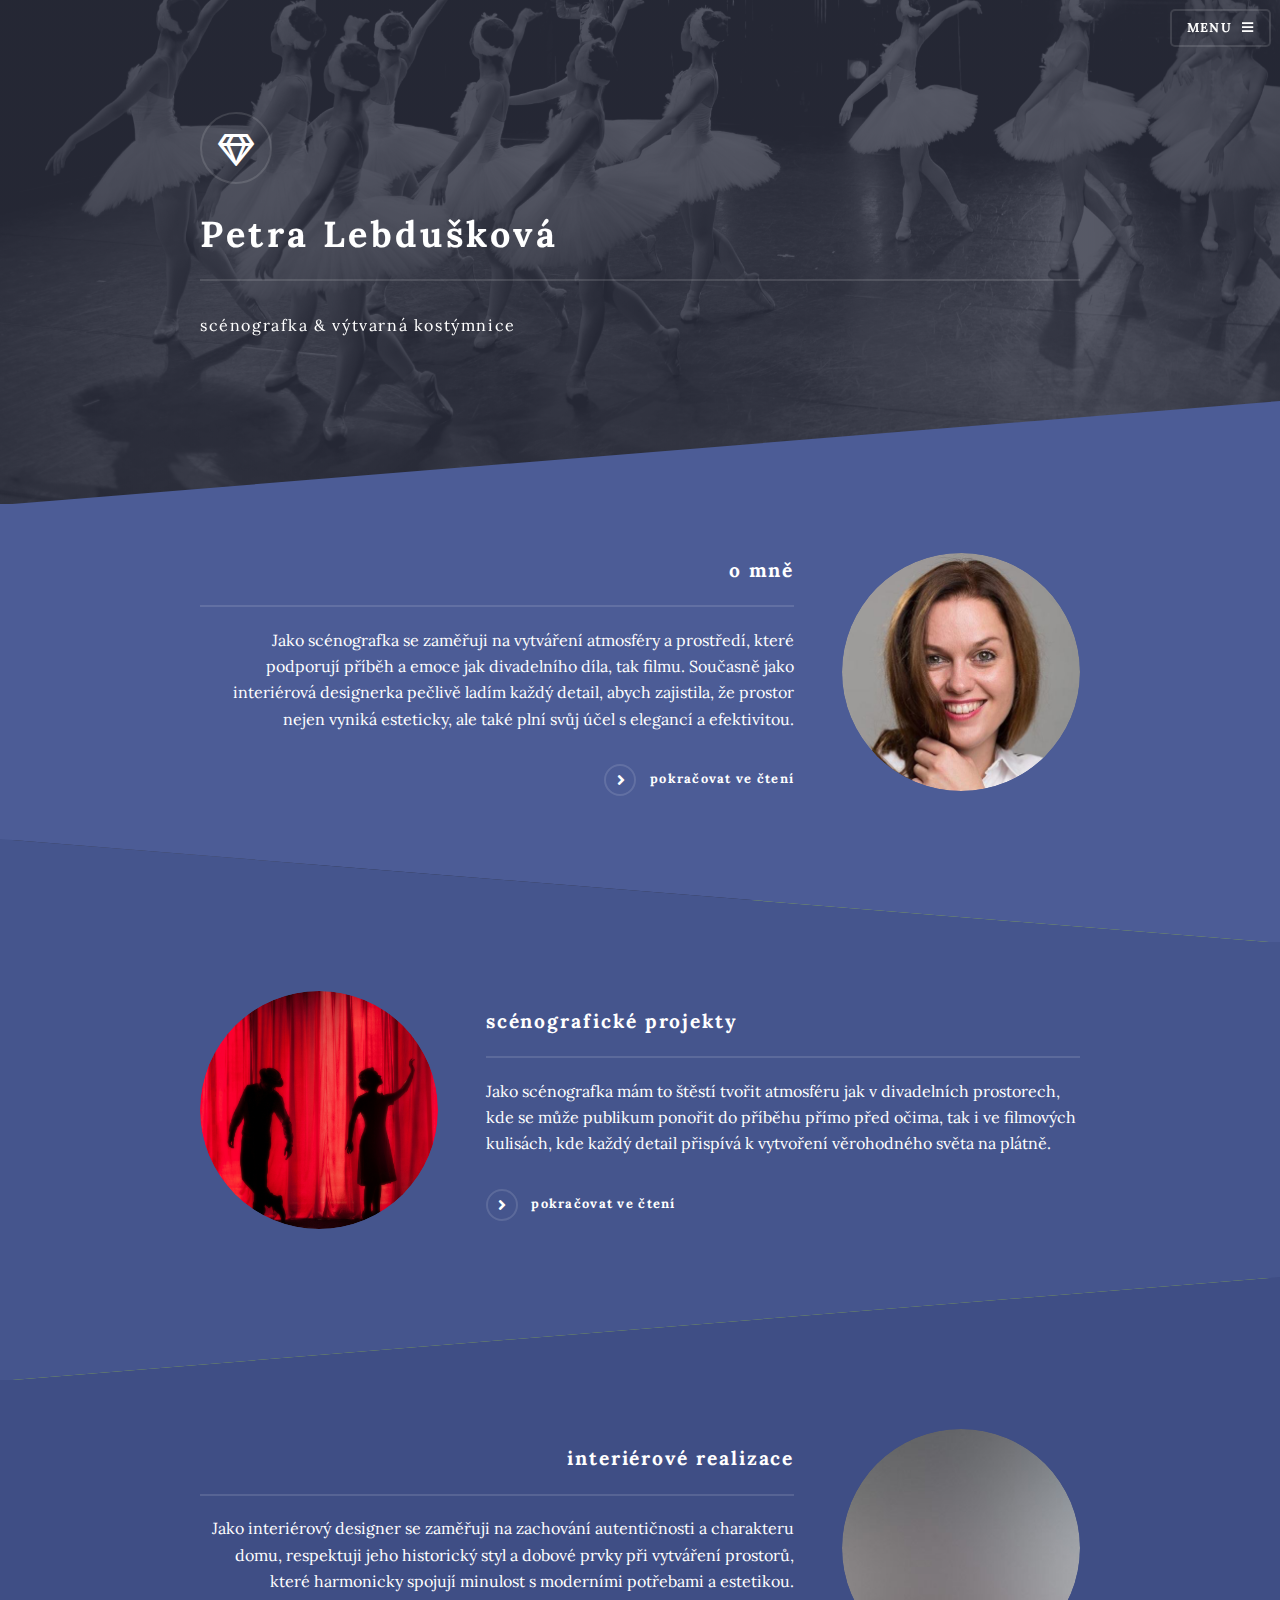
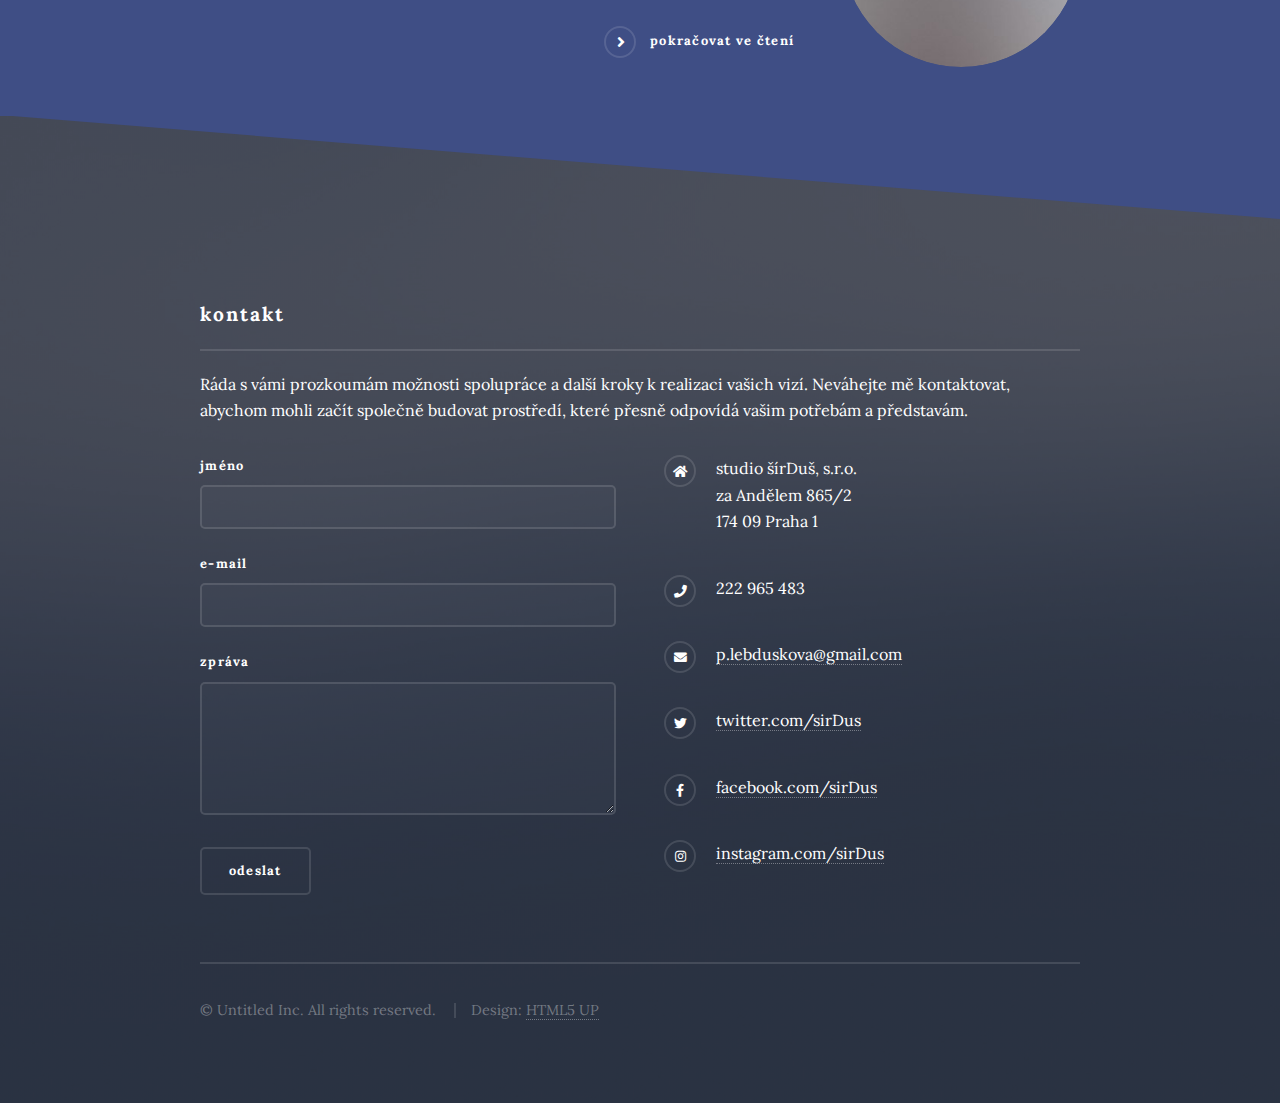
==== commit 18c71765: "delete part of the structure from the template in html" ====
--- a/index.html
+++ b/index.html
@@ -109,69 +109,6 @@
           </div>
         </section>
 
-        <!-- Four -->
-        <section id="four" class="wrapper alt style1">
-          <div class="inner">
-            <h2 class="major">Vitae phasellus</h2>
-            <p>
-              Cras mattis ante fermentum, malesuada neque vitae, eleifend erat.
-              Phasellus non pulvinar erat. Fusce tincidunt, nisl eget mattis
-              egestas, purus ipsum consequat orci, sit amet lobortis lorem lacus
-              in tellus. Sed ac elementum arcu. Quisque placerat auctor laoreet.
-            </p>
-            <section class="features">
-              <article>
-                <a href="#" class="image"
-                  ><img src="images/pic04.jpg" alt=""
-                /></a>
-                <h3 class="major">Sed feugiat lorem</h3>
-                <p>
-                  Lorem ipsum dolor sit amet, consectetur adipiscing vehicula id
-                  nulla dignissim dapibus ultrices.
-                </p>
-                <a href="#" class="special">Learn more</a>
-              </article>
-              <article>
-                <a href="#" class="image"
-                  ><img src="images/pic05.jpg" alt=""
-                /></a>
-                <h3 class="major">Nisl placerat</h3>
-                <p>
-                  Lorem ipsum dolor sit amet, consectetur adipiscing vehicula id
-                  nulla dignissim dapibus ultrices.
-                </p>
-                <a href="#" class="special">Learn more</a>
-              </article>
-              <article>
-                <a href="#" class="image"
-                  ><img src="images/pic06.jpg" alt=""
-                /></a>
-                <h3 class="major">Ante fermentum</h3>
-                <p>
-                  Lorem ipsum dolor sit amet, consectetur adipiscing vehicula id
-                  nulla dignissim dapibus ultrices.
-                </p>
-                <a href="#" class="special">Learn more</a>
-              </article>
-              <article>
-                <a href="#" class="image"
-                  ><img src="images/pic07.jpg" alt=""
-                /></a>
-                <h3 class="major">Fusce consequat</h3>
-                <p>
-                  Lorem ipsum dolor sit amet, consectetur adipiscing vehicula id
-                  nulla dignissim dapibus ultrices.
-                </p>
-                <a href="#" class="special">Learn more</a>
-              </article>
-            </section>
-            <ul class="actions">
-              <li><a href="#" class="button">Browse All</a></li>
-            </ul>
-          </div>
-        </section>
-      </section>
-
       <!-- Footer -->
       <section id="footer">
         <div class="inner">
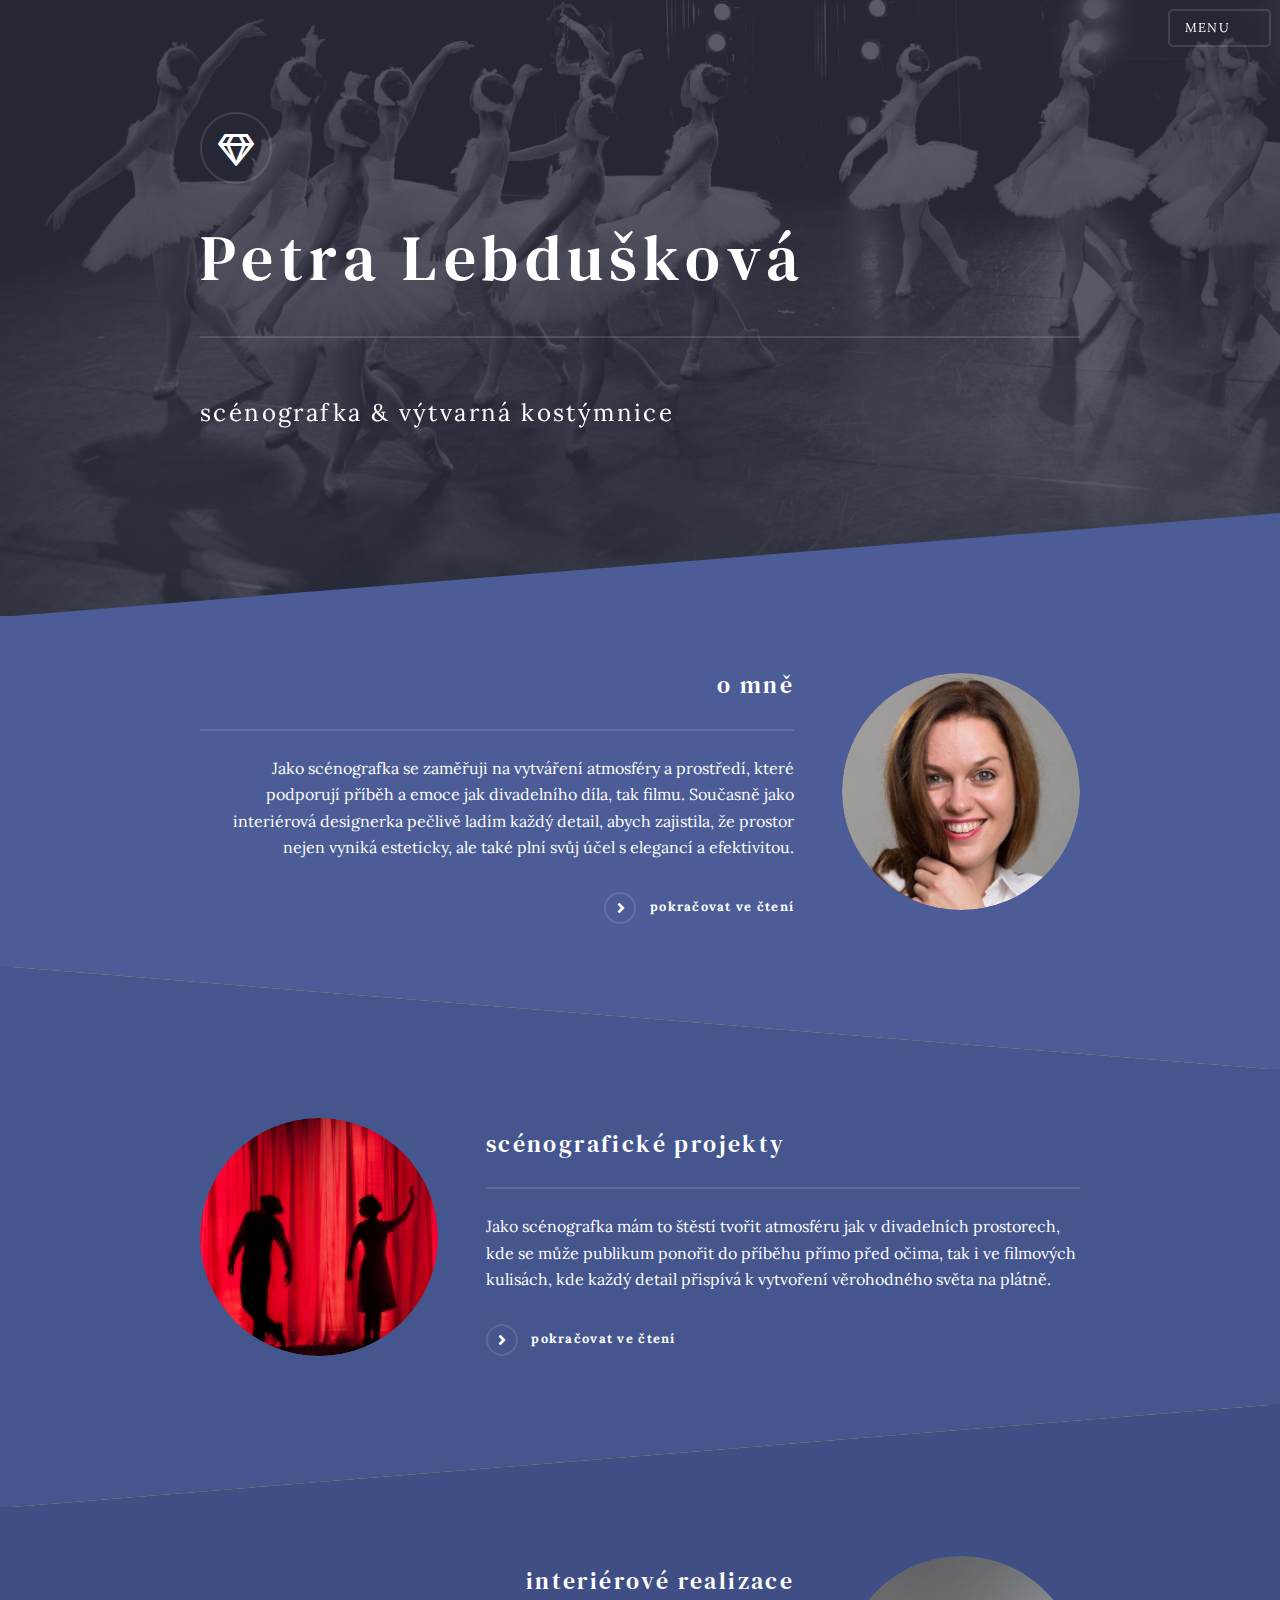
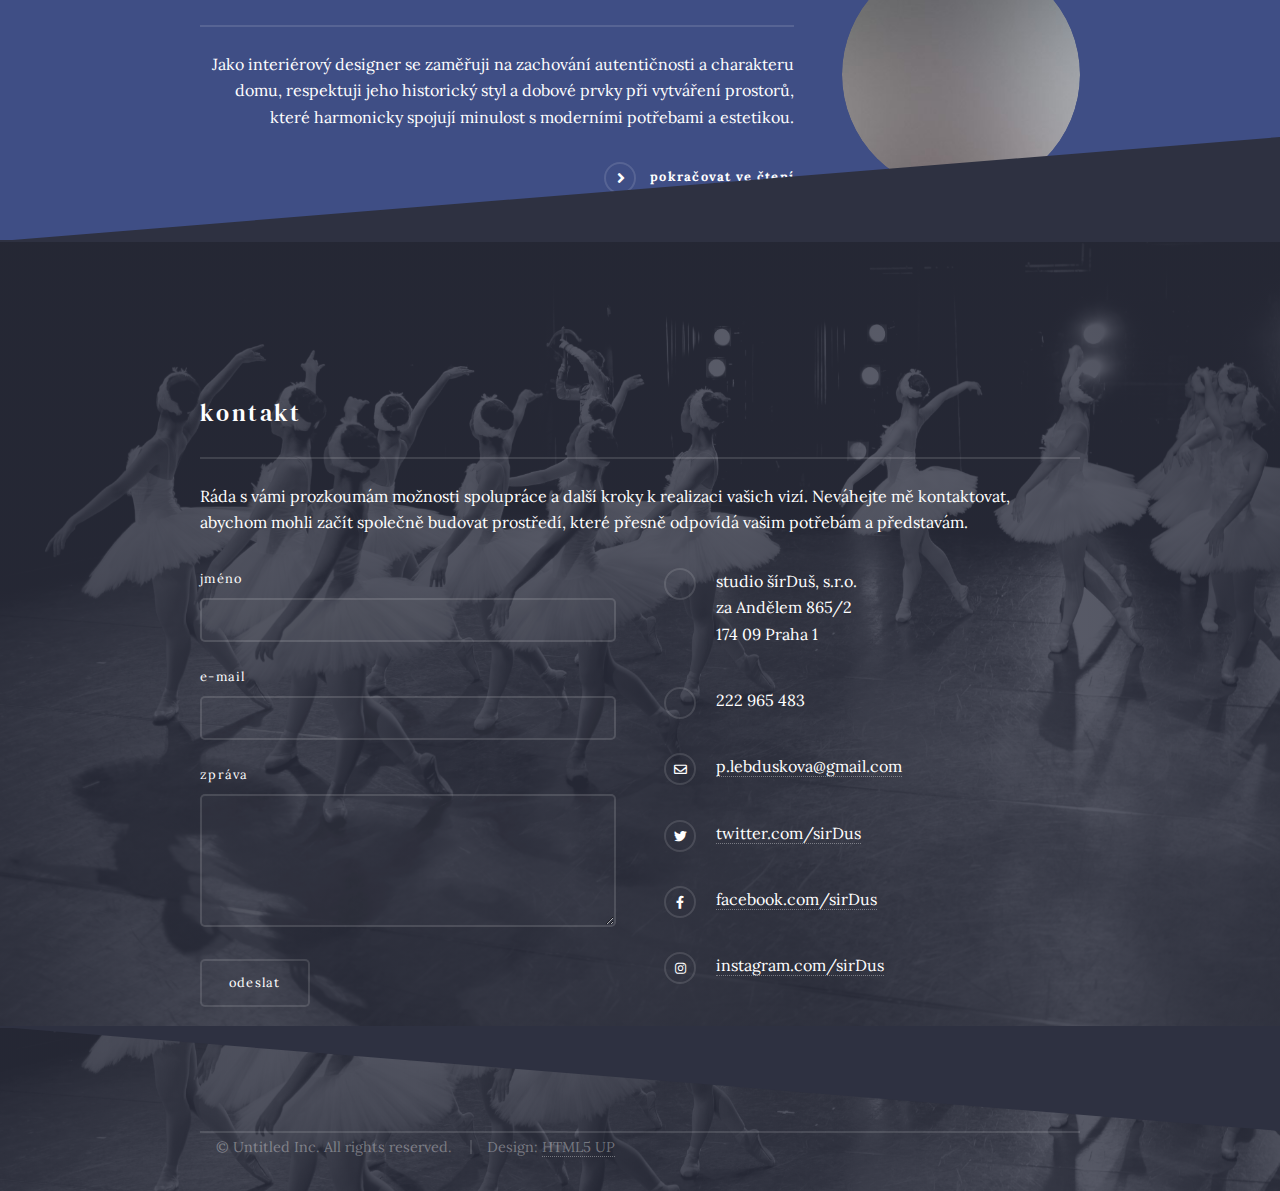
==== commit a833d258: "edit contact footer in html pages" ====
--- a/index.html
+++ b/index.html
@@ -109,55 +109,64 @@
           </div>
         </section>
 
+        <!-- contact footer -->
+        <div class="wrapper">
+          <section id="footer">
+            <div class="inner">
+              <h2 class="major">kontakt</h2>
+              <p>
+                Ráda s vámi prozkoumám možnosti spolupráce a další kroky k
+                realizaci vašich vizí. Neváhejte mě kontaktovat, abychom mohli
+                začít společně budovat prostředí, které přesně odpovídá vašim
+                potřebám a představám.
+              </p>
+              <form method="post" action="#">
+                <div class="fields">
+                  <div class="field">
+                    <label for="name">jméno</label>
+                    <input type="text" name="name" id="name" />
+                  </div>
+                  <div class="field">
+                    <label for="email">e-mail</label>
+                    <input type="email" name="email" id="email" />
+                  </div>
+                  <div class="field">
+                    <label for="message">zpráva</label>
+                    <textarea name="message" id="message" rows="4"></textarea>
+                  </div>
+                </div>
+                <ul class="actions">
+                  <li><input type="submit" value="odeslat" /></li>
+                </ul>
+              </form>
+              <ul class="contact">
+                <li class="icon solid fa-home">
+                  studio šírDuš, s.r.o.<br />
+                  za Andělem 865/2<br />
+                  174 09 Praha 1
+                </li>
+                <li class="icon solid fa-phone">222 965 483</li>
+                <li class="icon solid fa-envelope">
+                  <a href="#">p.lebduskova@gmail.com</a>
+                </li>
+                <li class="icon brands fa-twitter">
+                  <a href="#">twitter.com/sirDus</a>
+                </li>
+                <li class="icon brands fa-facebook-f">
+                  <a href="#">facebook.com/sirDus</a>
+                </li>
+                <li class="icon brands fa-instagram">
+                  <a href="#">instagram.com/sirDus</a>
+                </li>
+              </ul>
+            </div>
+          </section>
+        </div>
+      </section>
+
       <!-- Footer -->
       <section id="footer">
         <div class="inner">
-          <h2 class="major">kontakt</h2>
-          <p>
-            Ráda s vámi prozkoumám možnosti spolupráce a další kroky k realizaci
-            vašich vizí. Neváhejte mě kontaktovat, abychom mohli začít společně
-            budovat prostředí, které přesně odpovídá vašim potřebám a
-            představám.
-          </p>
-          <form method="post" action="#">
-            <div class="fields">
-              <div class="field">
-                <label for="name">jméno</label>
-                <input type="text" name="name" id="name" />
-              </div>
-              <div class="field">
-                <label for="email">e-mail</label>
-                <input type="email" name="email" id="email" />
-              </div>
-              <div class="field">
-                <label for="message">zpráva</label>
-                <textarea name="message" id="message" rows="4"></textarea>
-              </div>
-            </div>
-            <ul class="actions">
-              <li><input type="submit" value="odeslat" /></li>
-            </ul>
-          </form>
-          <ul class="contact">
-            <li class="icon solid fa-home">
-              studio šírDuš, s.r.o.<br />
-              za Andělem 865/2<br />
-              174 09 Praha 1
-            </li>
-            <li class="icon solid fa-phone">222 965 483</li>
-            <li class="icon solid fa-envelope">
-              <a href="#">p.lebduskova@gmail.com</a>
-            </li>
-            <li class="icon brands fa-twitter">
-              <a href="#">twitter.com/sirDus</a>
-            </li>
-            <li class="icon brands fa-facebook-f">
-              <a href="#">facebook.com/sirDus</a>
-            </li>
-            <li class="icon brands fa-instagram">
-              <a href="#">instagram.com/sirDus</a>
-            </li>
-          </ul>
           <ul class="copyright">
             <li>&copy; Untitled Inc. All rights reserved.</li>
             <li>Design: <a href="http://html5up.net">HTML5 UP</a></li>
--- a/assets/css/main.css
+++ b/assets/css/main.css
@@ -1,6 +1,6 @@
 @import url(fontawesome-all.min.css);
 @import url("https://fonts.googleapis.com/css2?family=Lora:ital,wght@0,400..700;1,400..700&display=swap");
-
+@import url('https://fonts.googleapis.com/css2?family=DM+Serif+Text:ital@0;1&display=swap');
 
 
 /*
@@ -203,6 +203,31 @@
 		center;
 }
 
+/* my */
+body.scenography {
+	background-color: #afdb36;
+	background-image: linear-gradient(to top, rgba(46, 49, 65, 0.8), rgba(46, 49, 65, 0.8)), url("../../images/sbg.jpg");
+	background-size: auto,
+		cover;
+	background-attachment: fixed,
+		fixed;
+	background-position: center,
+		center;
+}
+
+
+/*my*/
+body.interiors {
+	background-color: #afdb36;
+	background-image: linear-gradient(to top, rgba(46, 49, 65, 0.8), rgba(46, 49, 65, 0.8)), url("../../images/ibg.jpg");
+	background-size: auto,
+		cover;
+	background-attachment: fixed,
+		fixed;
+	background-position: center,
+		center;
+}
+
 body.is-preload *,
 body.is-preload *:before,
 body.is-preload *:after {
@@ -354,7 +379,7 @@
 strong,
 b {
 	color: #ffffff;
-	font-weight: 600;
+	/* font-weight: 600; */
 }
 
 em,
@@ -373,8 +398,9 @@
 h5,
 h6 {
 	color: #ffffff;
-	font-family: 'Lora', Helvetica;
-	font-weight: 700;
+	font-family: 'DM Serif Text', Helvetica;
+	font-size: 4em;
+	/* font-weight: 700; */
 	letter-spacing: 0.1em;
 	margin: 0 0 1em 0;
 }
@@ -390,14 +416,14 @@
 	border-bottom: 0;
 }
 
-h1 span,
+/* h1 span,
 h2 span,
 h3 span,
 h4 span,
 h5 span,
 h6 span {
-	font-weight: 200;
-}
+	font-weight: 200; 
+} */
 
 h1.major,
 h2.major,
@@ -410,7 +436,7 @@
 }
 
 h2 {
-	font-size: 1.2em;
+	font-size: 1.5em;
 }
 
 h3 {
@@ -2305,7 +2331,7 @@
 	display: block;
 	font-family: 'Lora', Helvetica;
 	font-size: 0.8em;
-	font-weight: 700;
+	/* font-weight: 700; */
 	letter-spacing: 0.1em;
 	margin: 0 0 0.7em 0;
 	/* text-transform: uppercase; */
@@ -2409,7 +2435,7 @@
 	font-family: "Source Sans Pro", Helvetica, sans-serif;
 	text-transform: none;
 	letter-spacing: 0;
-	font-weight: 300;
+	/* font-weight: 300; */
 	padding-left: 2.4em;
 	padding-right: 0.75em;
 	position: relative;
@@ -2426,7 +2452,7 @@
 	line-height: 1;
 	text-transform: none !important;
 	font-family: 'Font Awesome 5 Free';
-	font-weight: 900;
+	/* font-weight: 900; */
 }
 
 input[type="checkbox"]+label:before,
@@ -2526,7 +2552,7 @@
 	line-height: 1;
 	text-transform: none !important;
 	font-family: 'Font Awesome 5 Free';
-	font-weight: 400;
+	/* font-weight: 400; */
 }
 
 .icon>.label {
@@ -2538,7 +2564,7 @@
 }
 
 .icon.solid:before {
-	font-weight: 900;
+	/* font-weight: 900; */
 }
 
 .icon.brands:before {
@@ -2644,7 +2670,7 @@
 
 dl dt {
 	display: block;
-	font-weight: 600;
+	/* font-weight: 600; */
 	margin: 0 0 1em 0;
 }
 
@@ -2819,7 +2845,7 @@
 	line-height: 1;
 	text-transform: none !important;
 	font-family: 'Font Awesome 5 Free';
-	font-weight: 400;
+	/* font-weight: 400; */
 }
 
 ul.contact li:before {
@@ -2947,7 +2973,7 @@
 table th {
 	color: #ffffff;
 	font-size: 0.9em;
-	font-weight: 600;
+	/* font-weight: 600; */
 	padding: 0 0.75em 0.75em 0.75em;
 	text-align: left;
 }
@@ -3010,7 +3036,7 @@
 	display: inline-block;
 	font-family: 'Lora', Helvetica;
 	font-size: 0.8em;
-	font-weight: 700;
+	/* font-weight: 700; */
 	height: 3.75em;
 	letter-spacing: 0.1em;
 	line-height: 3.75em;
@@ -3245,7 +3271,7 @@
 #header nav {
 	font-family: 'Lora', Helvetica;
 	font-size: 0.8em;
-	font-weight: 700;
+	/* font-weight: 700; */
 	height: 3em;
 	letter-spacing: 0.1em;
 	line-height: 3em;
@@ -3287,7 +3313,7 @@
 	line-height: 1;
 	text-transform: none !important;
 	font-family: 'Font Awesome 5 Free';
-	font-weight: 900;
+	/* font-weight: 900; */
 }
 
 #header nav a[href="#menu"]:before {
@@ -3469,7 +3495,7 @@
 	display: block;
 	font-family: 'Lora', Helvetica;
 	font-size: 0.8em;
-	font-weight: 200;
+	/* font-weight: 200; */
 	letter-spacing: 0.1em;
 	line-height: 1.85em;
 	padding: 0.75em 0;
@@ -3570,7 +3596,7 @@
 	filter: blur(0);
 	opacity: 1;
 	border-bottom: solid 2px rgba(255, 255, 255, 0.125);
-	font-size: 2.25em;
+	font-size: 4em;
 	margin-bottom: 0.8em;
 	padding-bottom: 0.4em;
 }
@@ -3594,8 +3620,8 @@
 	filter: blur(0);
 	opacity: 1;
 	font-family: 'Lora', Helvetica;
-	font-size: 1em;
-	font-weight: 200;
+	font-size: 1.5em;
+	/* font-weight: 200; */
 	letter-spacing: 0.1em;
 	line-height: 2;
 	/* text-transform: uppercase; */
@@ -3613,6 +3639,8 @@
 			center;
 		margin-bottom: -6.5em;
 	}
+
+
 
 }
 
@@ -3707,7 +3735,7 @@
 #wrapper>header p {
 	font-family: 'Lora', Helvetica;
 	font-size: 1em;
-	font-weight: 200;
+	/* font-weight: 200; */
 	letter-spacing: 0.1em;
 	line-height: 2;
 	/* text-transform: uppercase; */
@@ -3726,7 +3754,32 @@
 		margin-bottom: -6.5em;
 	}
 
-}
+	/*my*/
+	#wrapper.scenography>header {
+		padding: 9em 0 6.25em 0;
+		background-color: #2e3141;
+		background-image: linear-gradient(to top, rgba(46, 49, 65, 0.8), rgba(46, 49, 65, 0.8)), url("../../images/sbg.jpg");
+		background-size: auto,
+			cover;
+		background-position: center,
+			0% 30%;
+		margin-bottom: -6.5em;
+	}
+
+	/*my*/
+	#wrapper.interiors>header {
+		padding: 9em 0 6.25em 0;
+		background-color: #2e3141;
+		background-image: linear-gradient(to top, rgba(46, 49, 65, 0.8), rgba(46, 49, 65, 0.8)), url("../../images/ibg.jpg");
+		background-size: auto,
+			cover;
+		background-position: center,
+			0% 30%;
+		margin-bottom: -6.5em;
+	}
+
+}
+
 
 @media screen and (max-width: 980px) {
 
@@ -4163,7 +4216,7 @@
 /* Footer */
 
 #footer .inner {
-	padding: 5em 0 3em 0;
+	/* padding: 5em 0 3em 0; */
 	display: -moz-flex;
 	display: -webkit-flex;
 	display: -ms-flex;
@@ -4196,8 +4249,8 @@
 #footer .inner .copyright {
 	border-top: solid 2px rgba(255, 255, 255, 0.125);
 	list-style: none;
-	margin: 4em 0 2em 0;
-	padding: 2em 0 0 0;
+	/* margin: 4em 0 2em 0;
+	padding: 2em 0 0 0; */
 	width: 100%;
 }
 
@@ -4226,7 +4279,7 @@
 
 	#footer {
 		background-color: #2e3141;
-		background-image: linear-gradient(to top, rgba(46, 49, 65, 0.8), rgba(46, 49, 65, 0.8)), url("../../images/bg_footer.jpg");
+		background-image: linear-gradient(to top, rgba(46, 49, 65, 0.8), rgba(46, 49, 65, 0.8)), url("../../images/bg.jpg");
 		background-size: auto,
 			cover;
 		background-position: center,
@@ -4235,6 +4288,30 @@
 		padding-top: 6.5em;
 	}
 
+	/*my*/
+	#footer.scenography {
+		background-color: #2e3141;
+		background-image: linear-gradient(to top, rgba(46, 49, 65, 0.8), rgba(46, 49, 65, 0.8)), url("../../images/sbg.jpg");
+		background-size: auto,
+			cover;
+		background-position: center,
+			center;
+		margin-top: -6.5em;
+		padding-top: 6.5em;
+	}
+
+	/*my*/
+	#footer.interiors {
+		background-color: #2e3141;
+		background-image: linear-gradient(to top, rgba(46, 49, 65, 0.8), rgba(46, 49, 65, 0.8)), url("../../images/ibg.jpg");
+		background-size: auto,
+			cover;
+		background-position: center,
+			center;
+		margin-top: -6.5em;
+		padding-top: 6.5em;
+	}
+
 }
 
 @media screen and (max-width: 980px) {
@@ -4261,7 +4338,7 @@
 	}
 
 	#footer .inner .copyright {
-		margin: 4em 0 2em 0;
+		/* margin: 4em 0 2em 0; */
 	}
 
 }
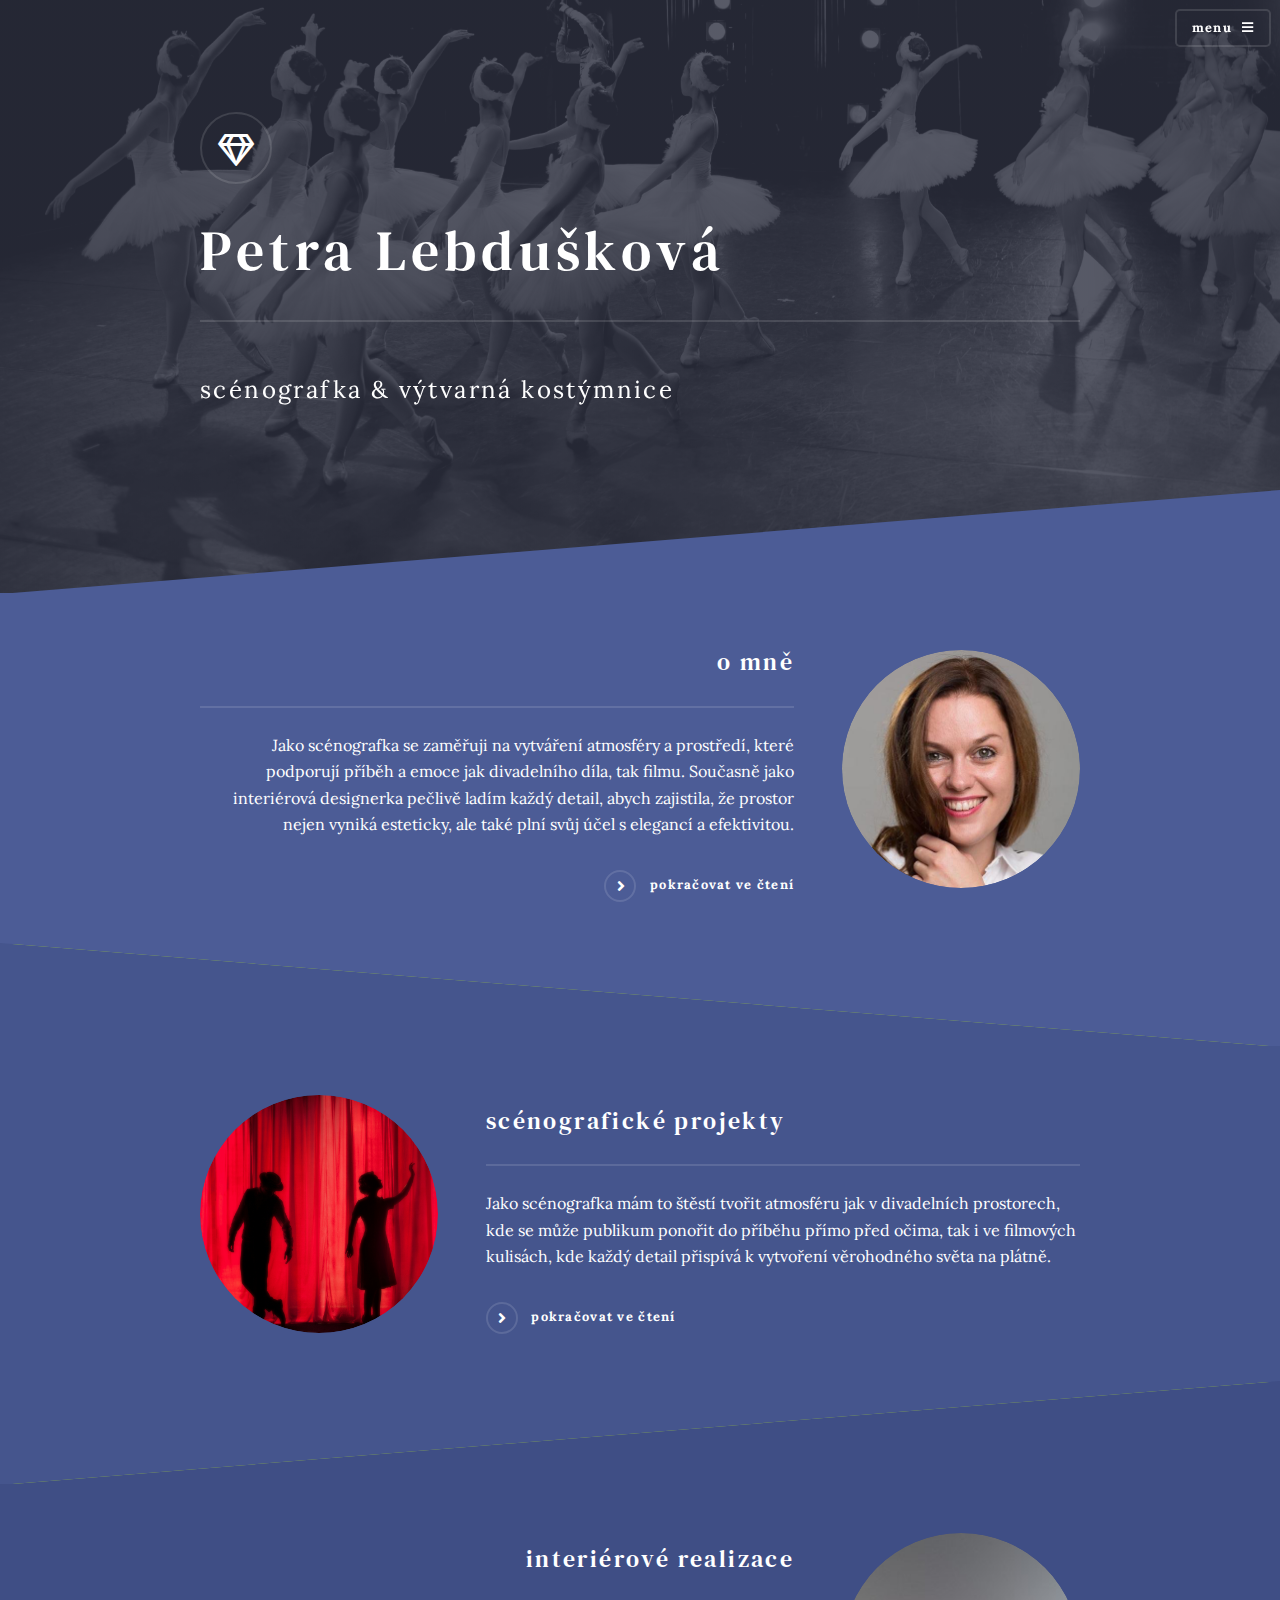
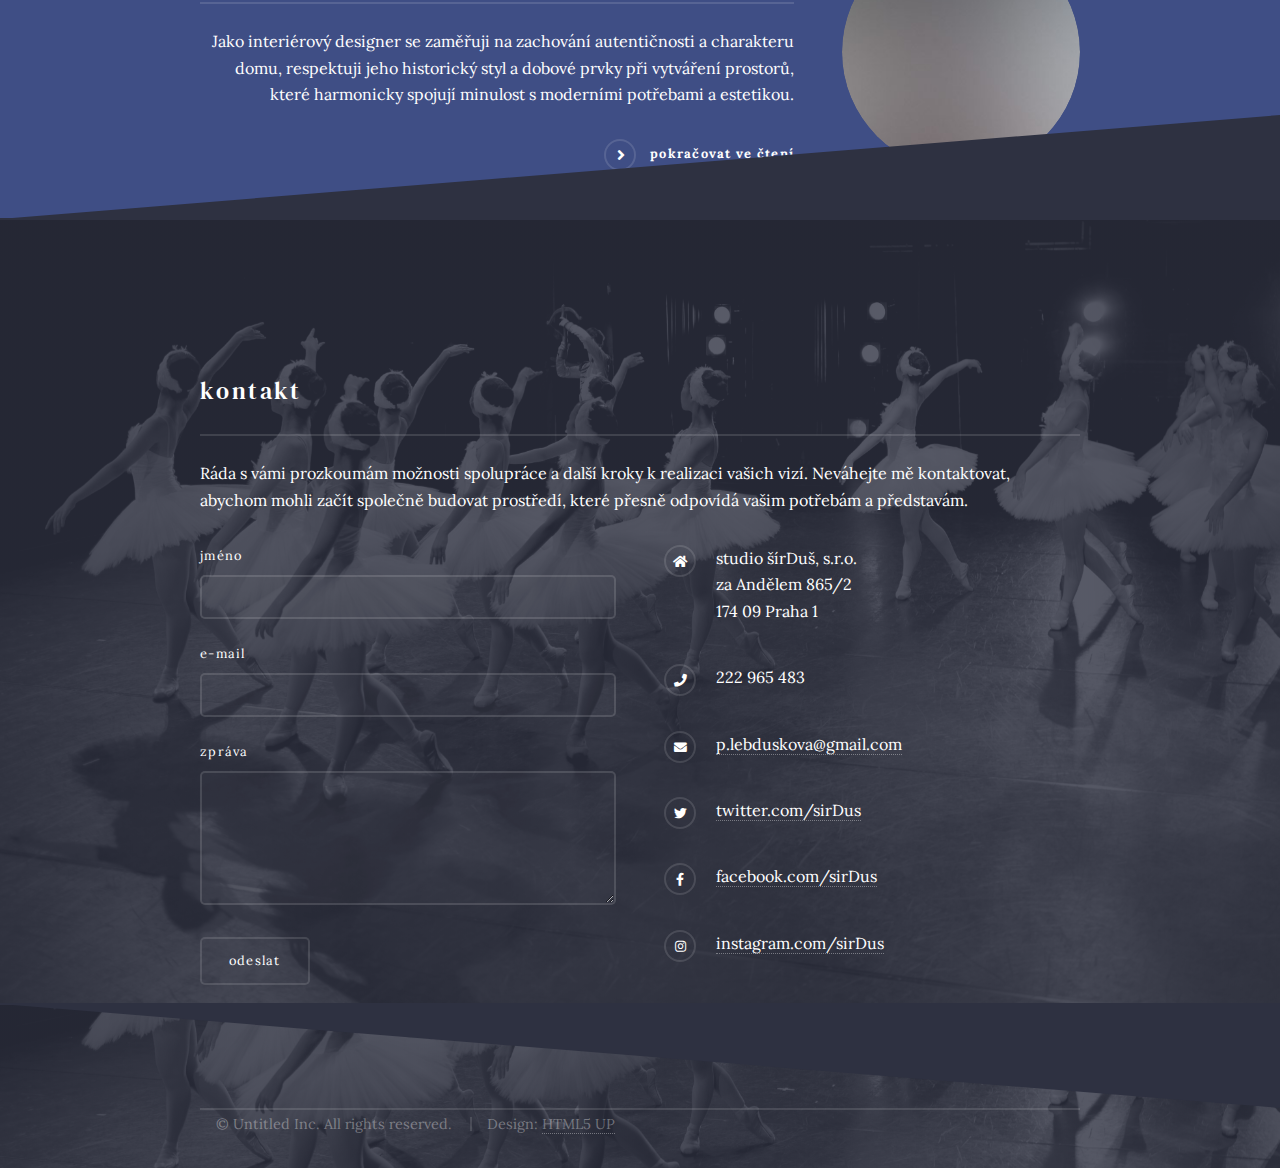
==== commit 09f38cd7: "minor modifications to icons, menus, h1" ====
--- a/index.html
+++ b/index.html
@@ -23,7 +23,7 @@
     <div id="page-wrapper">
       <!-- Header -->
       <header id="header" class="alt">
-        <h1><a href="index.html">Solid State</a></h1>
+        <h1><a href="index.html">Petra Lebdušková</a></h1>
         <nav>
           <a href="#menu">menu</a>
         </nav>
--- a/assets/css/main.css
+++ b/assets/css/main.css
@@ -344,7 +344,7 @@
 	font-variant: normal;
 	text-rendering: auto;
 	line-height: 1;
-	text-transform: none !important;
+	/* text-transform: none !important; */
 	font-family: 'Font Awesome 5 Free';
 	font-weight: 900;
 }
@@ -399,8 +399,9 @@
 h6 {
 	color: #ffffff;
 	font-family: 'DM Serif Text', Helvetica;
-	font-size: 4em;
+	font-size: 3em;
 	/* font-weight: 700; */
+	font-weight: normal;
 	letter-spacing: 0.1em;
 	margin: 0 0 1em 0;
 }
@@ -2433,7 +2434,7 @@
 	display: inline-block;
 	font-size: 1em;
 	font-family: "Source Sans Pro", Helvetica, sans-serif;
-	text-transform: none;
+	/* text-transform: none; */
 	letter-spacing: 0;
 	/* font-weight: 300; */
 	padding-left: 2.4em;
@@ -2450,7 +2451,7 @@
 	font-variant: normal;
 	text-rendering: auto;
 	line-height: 1;
-	text-transform: none !important;
+	/* text-transform: none !important; */
 	font-family: 'Font Awesome 5 Free';
 	/* font-weight: 900; */
 }
@@ -2550,7 +2551,7 @@
 	font-variant: normal;
 	text-rendering: auto;
 	line-height: 1;
-	text-transform: none !important;
+	/* text-transform: none !important; */
 	font-family: 'Font Awesome 5 Free';
 	/* font-weight: 400; */
 }
@@ -2564,7 +2565,7 @@
 }
 
 .icon.solid:before {
-	/* font-weight: 900; */
+	font-weight: 900;
 }
 
 .icon.brands:before {
@@ -2843,7 +2844,7 @@
 	font-variant: normal;
 	text-rendering: auto;
 	line-height: 1;
-	text-transform: none !important;
+	/* text-transform: none !important; */
 	font-family: 'Font Awesome 5 Free';
 	/* font-weight: 400; */
 }
@@ -3271,13 +3272,13 @@
 #header nav {
 	font-family: 'Lora', Helvetica;
 	font-size: 0.8em;
-	/* font-weight: 700; */
+	font-weight: 700;
 	height: 3em;
 	letter-spacing: 0.1em;
 	line-height: 3em;
 	position: absolute;
 	right: 0.7em;
-	text-transform: uppercase;
+	/* text-transform: uppercase; */
 	top: 0.7em;
 }
 
@@ -3311,9 +3312,9 @@
 	font-variant: normal;
 	text-rendering: auto;
 	line-height: 1;
-	text-transform: none !important;
+	/* text-transform: none !important; */
 	font-family: 'Font Awesome 5 Free';
-	/* font-weight: 900; */
+	font-weight: 900;
 }
 
 #header nav a[href="#menu"]:before {
@@ -3596,7 +3597,8 @@
 	filter: blur(0);
 	opacity: 1;
 	border-bottom: solid 2px rgba(255, 255, 255, 0.125);
-	font-size: 4em;
+	font-size: 3.5em;
+	font-weight: normal;
 	margin-bottom: 0.8em;
 	padding-bottom: 0.4em;
 }
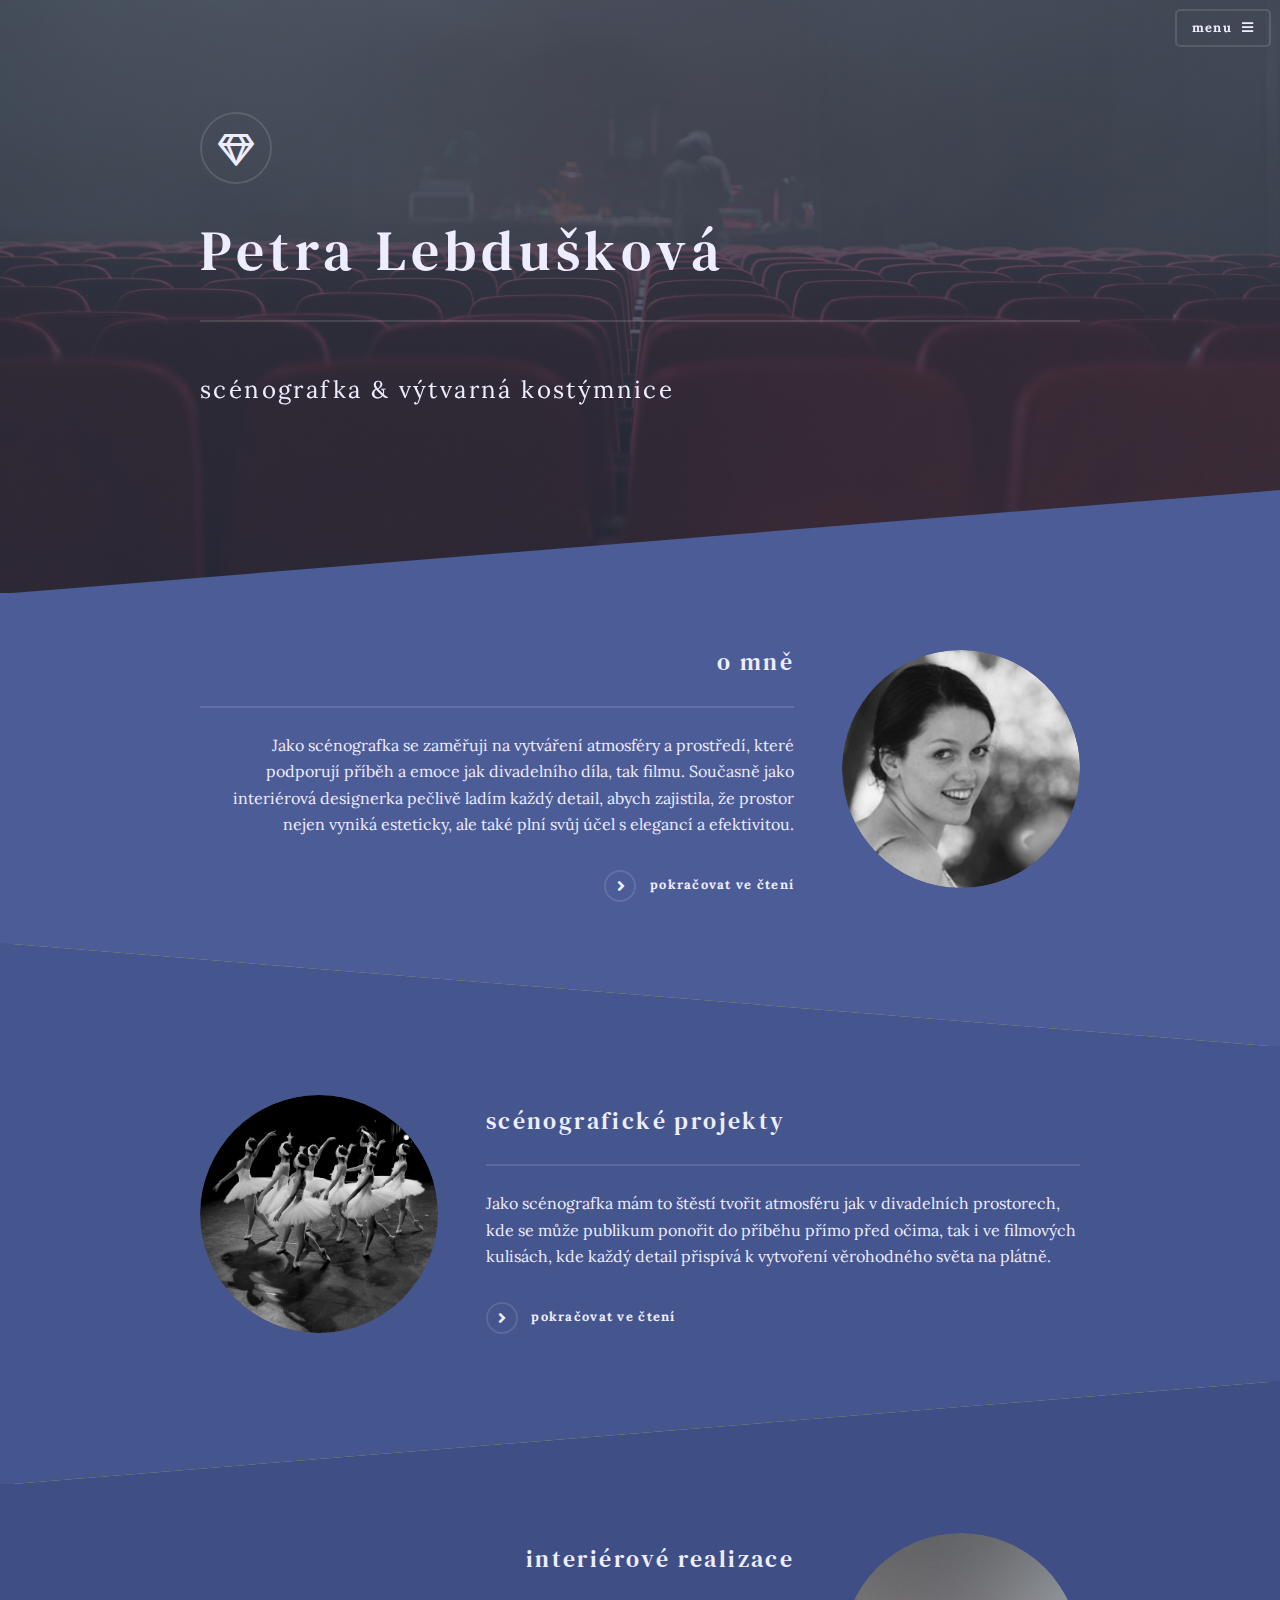
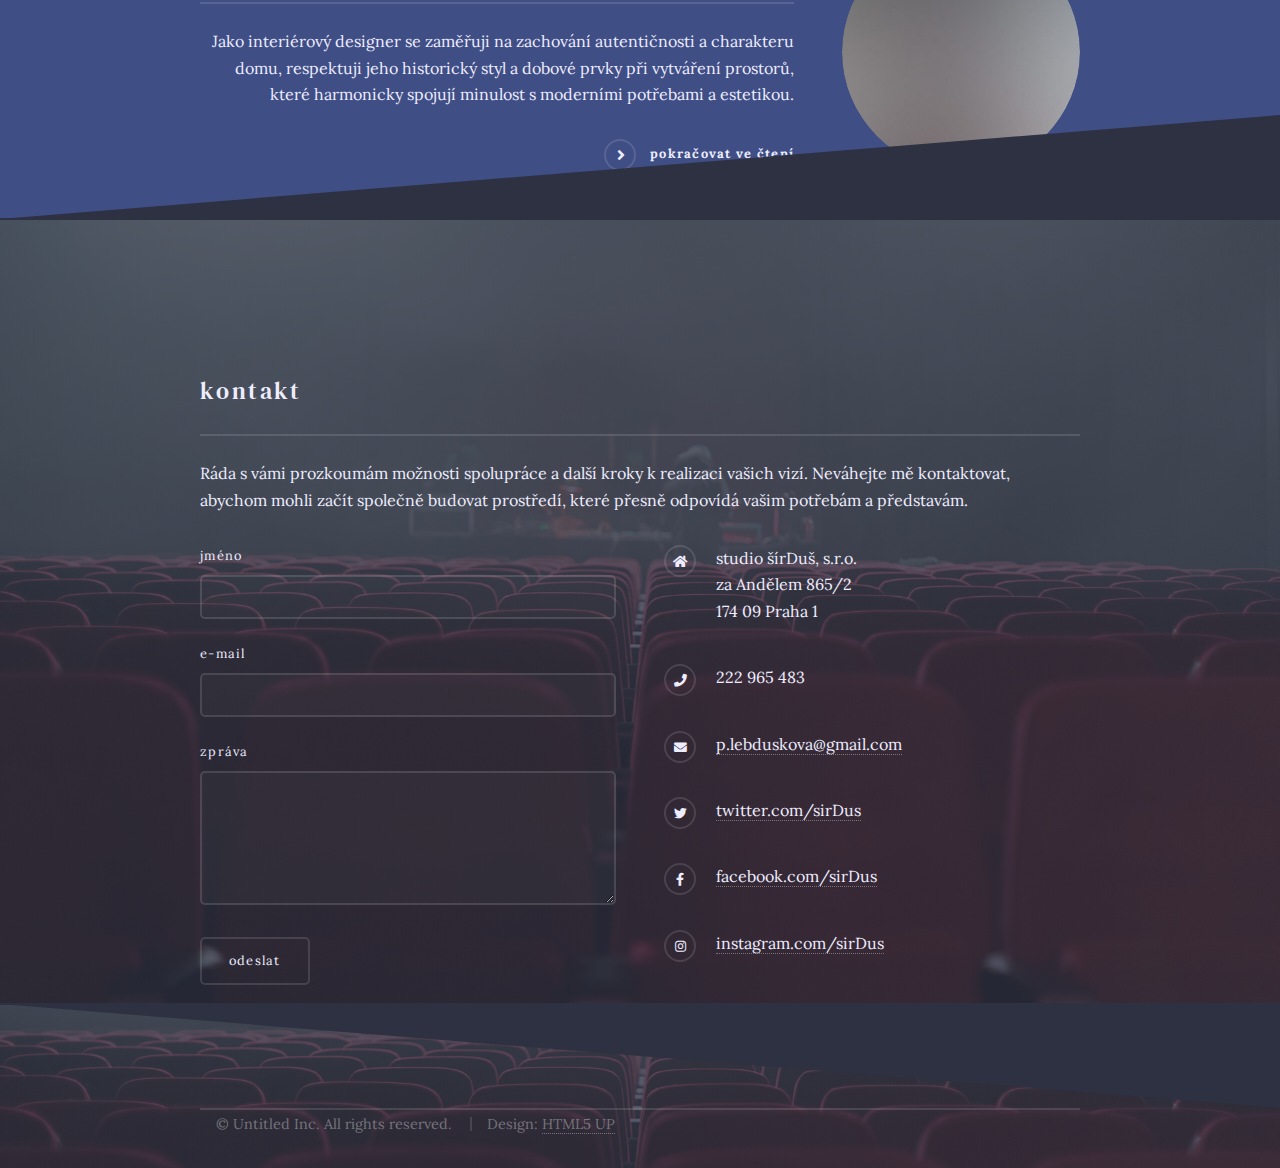
==== commit f82cb720: "change pictures name" ====
--- a/index.html
+++ b/index.html
@@ -58,8 +58,8 @@
         <!-- One -->
         <section id="one" class="wrapper spotlight style1">
           <div class="inner">
-            <a href="#" class="image"
-              ><img src="images/profile2.jpg" alt=""
+            <a href="biography.html" class="image"
+              ><img src="images/profile2.jpg" alt="portrét"
             /></a>
             <div class="content">
               <h2 class="major">o mně</h2>
@@ -78,7 +78,9 @@
         <!-- Two -->
         <section id="two" class="wrapper alt spotlight style2">
           <div class="inner">
-            <a href="#" class="image"><img src="images/pic02.jpg" alt="" /></a>
+            <a href="scenography.html" class="image"
+              ><img src="images/pic02.jpg" alt="baletky"
+            /></a>
             <div class="content">
               <h2 class="major">scénografické projekty</h2>
               <p>
@@ -95,7 +97,9 @@
         <!-- Three -->
         <section id="three" class="wrapper spotlight style3">
           <div class="inner">
-            <a href="#" class="image"><img src="images/pic03.jpg" alt="" /></a>
+            <a href="interiors.html" class="image"
+              ><img src="images/pic03.jpg" alt="poznámky"
+            /></a>
             <div class="content">
               <h2 class="major">interiérové realizace</h2>
               <p>
--- a/assets/css/main.css
+++ b/assets/css/main.css
@@ -247,7 +247,7 @@
 input,
 select,
 textarea {
-	color: #ffffff;
+	color: #EEEDFF;
 	font-family: "Source Sans Pro", Helvetica, sans-serif;
 	font-size: 16.5pt;
 	/* font-weight: 300; */
@@ -315,13 +315,13 @@
 	-ms-transition: color 0.2s ease-in-out, border-bottom-color 0.2s ease-in-out;
 	transition: color 0.2s ease-in-out, border-bottom-color 0.2s ease-in-out;
 	border-bottom: dotted 1px rgba(255, 255, 255, 0.35);
-	color: #ffffff;
+	color: #EEEDFF;
 	text-decoration: none;
 }
 
 a:hover {
 	border-bottom-color: transparent;
-	color: #ffffff !important;
+	color: #EEEDFF !important;
 }
 
 a.special:not(.button) {
@@ -376,11 +376,11 @@
 	background-color: rgba(255, 255, 255, 0.075);
 }
 
-strong,
+/* strong,
 b {
-	color: #ffffff;
-	/* font-weight: 600; */
-}
+	color: #EEEDFF;
+font-weight: 600;
+} */
 
 em,
 i {
@@ -397,7 +397,7 @@
 h4,
 h5,
 h6 {
-	color: #ffffff;
+	color: #EEEDFF;
 	font-family: 'DM Serif Text', Helvetica;
 	font-size: 3em;
 	/* font-weight: 700; */
@@ -2328,7 +2328,7 @@
 }
 
 label {
-	color: #ffffff;
+	color: #EEEDFF;
 	display: block;
 	font-family: 'Lora', Helvetica;
 	font-size: 0.8em;
@@ -2389,7 +2389,7 @@
 }
 
 select option {
-	color: #ffffff;
+	color: #EEEDFF;
 	background: #2e3141;
 }
 
@@ -2429,7 +2429,7 @@
 input[type="checkbox"]+label,
 input[type="radio"]+label {
 	text-decoration: none;
-	color: #ffffff;
+	color: #EEEDFF;
 	cursor: pointer;
 	display: inline-block;
 	font-size: 1em;
@@ -2475,8 +2475,8 @@
 
 input[type="checkbox"]:checked+label:before,
 input[type="radio"]:checked+label:before {
-	background: #ffffff;
-	border-color: #ffffff;
+	background: #EEEDFF;
+	border-color: #EEEDFF;
 	content: '\f00c';
 	color: #2e3141;
 }
@@ -2972,7 +2972,7 @@
 }
 
 table th {
-	color: #ffffff;
+	color: #EEEDFF;
 	font-size: 0.9em;
 	/* font-weight: 600; */
 	padding: 0 0.75em 0.75em 0.75em;
@@ -3032,7 +3032,7 @@
 	border-radius: 5px;
 	border: 0;
 	box-shadow: inset 0 0 0 2px rgba(255, 255, 255, 0.125);
-	color: #ffffff !important;
+	color: #EEEDFF !important;
 	cursor: pointer;
 	display: inline-block;
 	font-family: 'Lora', Helvetica;
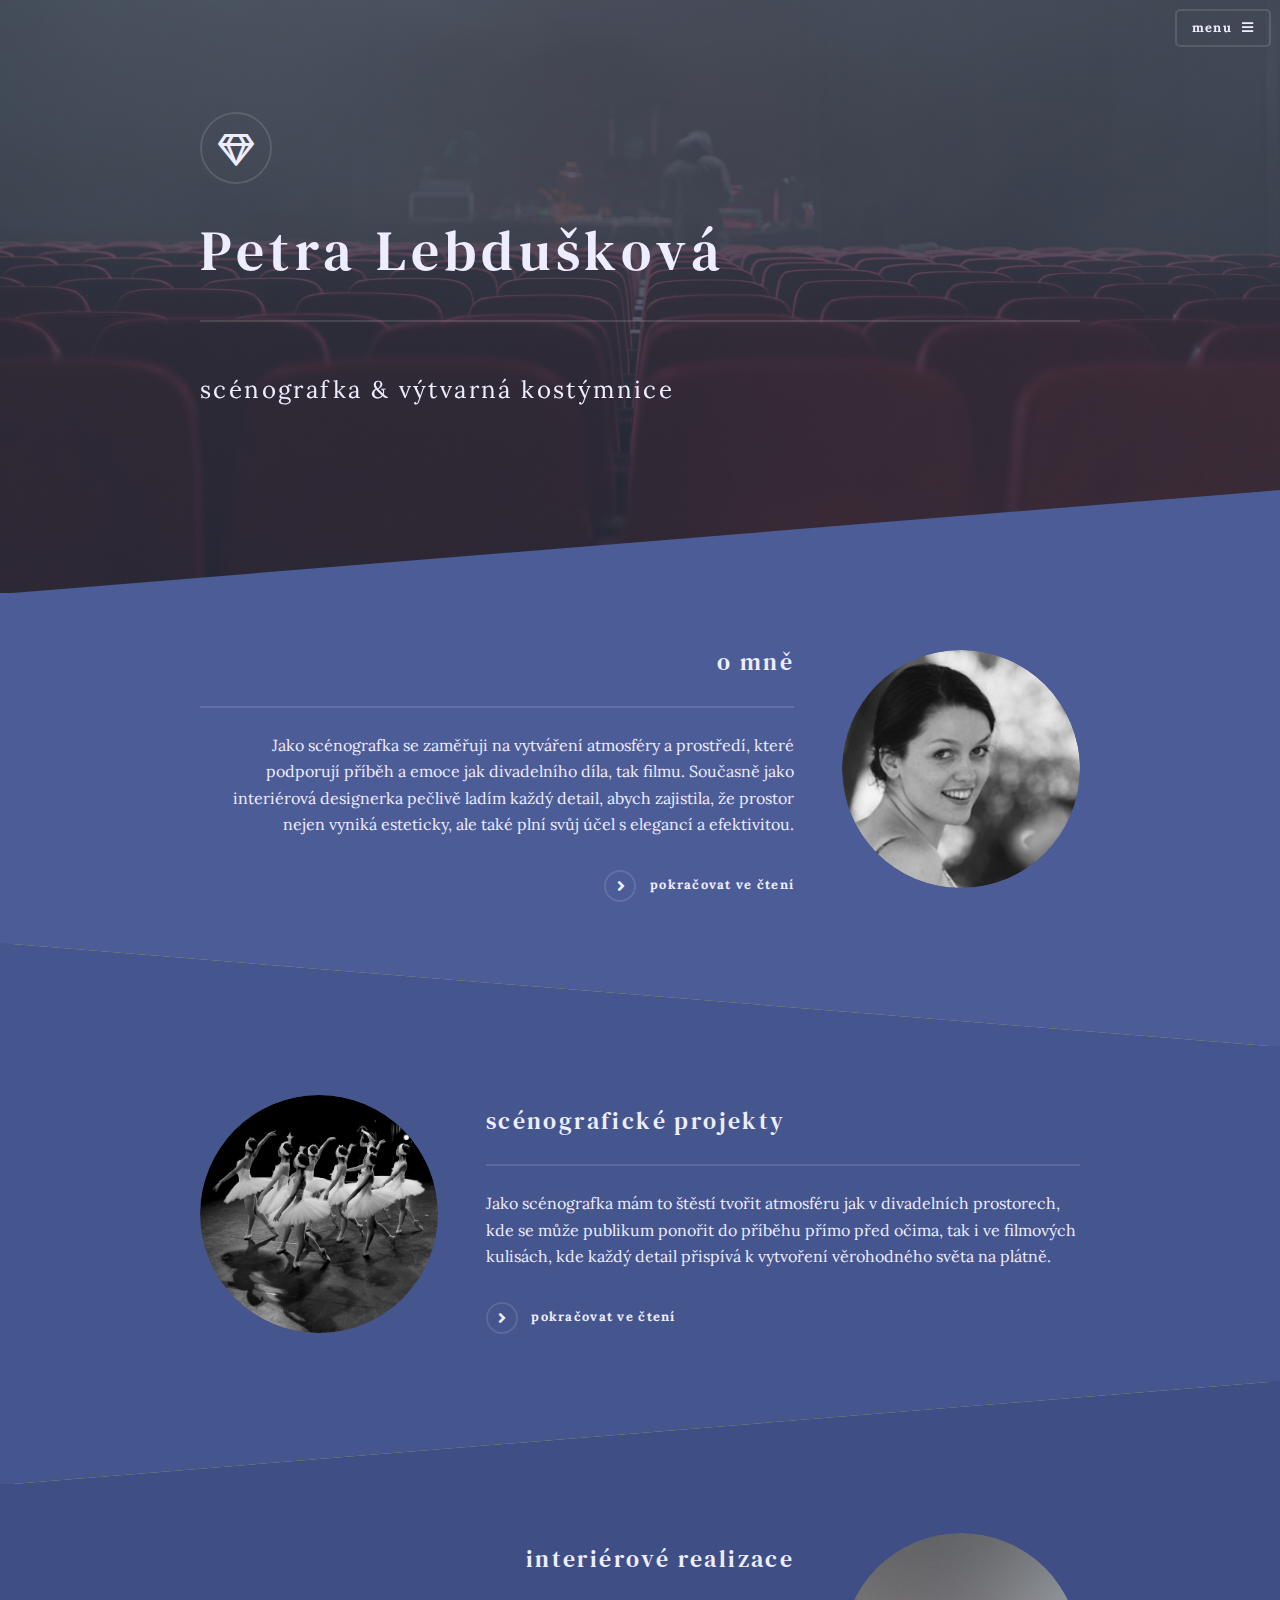
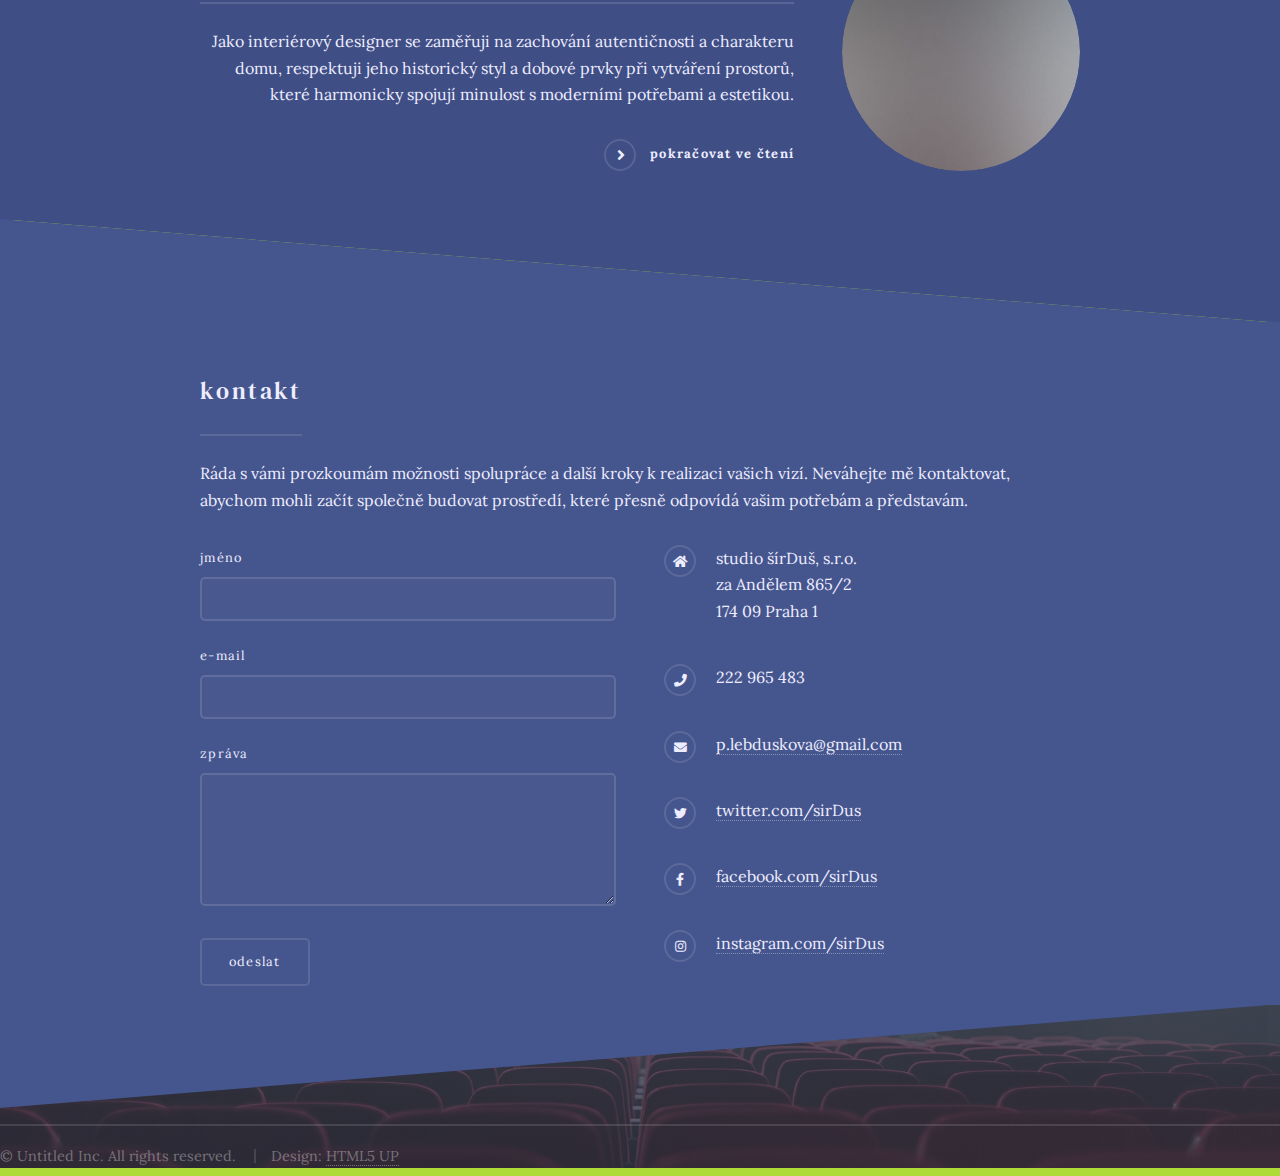
==== commit 894f5087: "chang the footer section to contact in index.html and styling" ====
--- a/index.html
+++ b/index.html
@@ -113,10 +113,9 @@
           </div>
         </section>
 
-        <!-- contact footer -->
-        <div class="wrapper">
-          <section id="footer">
-            <div class="inner">
+        <!-- contact -->
+        <section id="contact" class="wrapper alt spotlight style2">
+          <div class="inner">
               <h2 class="major">kontakt</h2>
               <p>
                 Ráda s vámi prozkoumám možnosti spolupráce a další kroky k
@@ -163,10 +162,62 @@
                   <a href="#">instagram.com/sirDus</a>
                 </li>
               </ul>
+          </div>
+        </section>
+
+        <!-- <div class="wrapper"> -->
+          <!-- <section id="footer">
+            <div class="inner">
+              <h2 class="major">kontakt</h2>
+              <p>
+                Ráda s vámi prozkoumám možnosti spolupráce a další kroky k
+                realizaci vašich vizí. Neváhejte mě kontaktovat, abychom mohli
+                začít společně budovat prostředí, které přesně odpovídá vašim
+                potřebám a představám.
+              </p>
+              <form method="post" action="#">
+                <div class="fields">
+                  <div class="field">
+                    <label for="name">jméno</label>
+                    <input type="text" name="name" id="name" />
+                  </div>
+                  <div class="field">
+                    <label for="email">e-mail</label>
+                    <input type="email" name="email" id="email" />
+                  </div>
+                  <div class="field">
+                    <label for="message">zpráva</label>
+                    <textarea name="message" id="message" rows="4"></textarea>
+                  </div>
+                </div>
+                <ul class="actions">
+                  <li><input type="submit" value="odeslat" /></li>
+                </ul>
+              </form>
+              <ul class="contact">
+                <li class="icon solid fa-home">
+                  studio šírDuš, s.r.o.<br />
+                  za Andělem 865/2<br />
+                  174 09 Praha 1
+                </li>
+                <li class="icon solid fa-phone">222 965 483</li>
+                <li class="icon solid fa-envelope">
+                  <a href="#">p.lebduskova@gmail.com</a>
+                </li>
+                <li class="icon brands fa-twitter">
+                  <a href="#">twitter.com/sirDus</a>
+                </li>
+                <li class="icon brands fa-facebook-f">
+                  <a href="#">facebook.com/sirDus</a>
+                </li>
+                <li class="icon brands fa-instagram">
+                  <a href="#">instagram.com/sirDus</a>
+                </li>
+              </ul>
             </div>
           </section>
         </div>
-      </section>
+      </section>  -->
 
       <!-- Footer -->
       <section id="footer">
--- a/assets/css/main.css
+++ b/assets/css/main.css
@@ -4215,9 +4215,10 @@
 
 }
 
-/* Footer */
-
-#footer .inner {
+/* my */
+/* Contact */
+
+#contact .inner {
 	/* padding: 5em 0 3em 0; */
 	display: -moz-flex;
 	display: -webkit-flex;
@@ -4235,9 +4236,90 @@
 	width: 55em;
 }
 
+
+#contact .inner form {
+	margin: 0 3em 0 0;
+	width: calc(50% - 1.5em);
+}
+
+#contact .inner .contact {
+	width: calc(50% - 1.5em);
+}
+
+@media screen and (max-width: 1280px) {
+
+	#contact {
+		background-size: auto,
+			cover;
+		background-position: center,
+			center;
+	}
+
+}
+
+
+@media screen and (max-width: 980px) {
+
+	#contact .inner {
+		padding: 3em 3em 1em 3em;
+		display: block;
+		width: 100%;
+	}
+
+	#contact .inner form {
+		width: 100%;
+		margin: 0 0 4em 0;
+	}
+
+	#contact .inner .contact {
+		width: 100%;
+		margin: 0 0 4em 0;
+	}
+
+}
+
+@media screen and (max-width: 736px) {
+
+	#contact .inner {
+		padding: 2em 2em 0.1em 2em;
+	}
+
+	#contact .inner form {
+		margin: 0 0 3em 0;
+	}
+
+	#contact .inner .contact {
+		margin: 0 0 3em 0;
+	}
+
+}
+
+@media screen and (max-width: 480px) {
+
+	#contact .inner {
+		border-left: 0;
+		display: block;
+		/* margin: 1em 0 0 0; */
+		padding: 2em 2em 0.1em 2em;
+	}
+
+}
+
+@media screen and (max-width: 360px) {
+
+	#contact .inner {
+		padding: 2em 1.5em 0.1em 1.5em;
+	}
+
+}
+
+
+/* Footer */
+
 #footer .inner>* {
 	width: 100%;
 }
+
 
 #footer .inner form {
 	margin: 0 3em 0 0;
@@ -4251,10 +4333,11 @@
 #footer .inner .copyright {
 	border-top: solid 2px rgba(255, 255, 255, 0.125);
 	list-style: none;
-	/* margin: 4em 0 2em 0;
-	padding: 2em 0 0 0; */
+	margin: 1em 0 0.5em 0;
+	padding: 1em 0 0 0;
 	width: 100%;
 }
+
 
 #footer .inner .copyright li {
 	border-left: solid 2px rgba(255, 255, 255, 0.125);
@@ -4339,9 +4422,10 @@
 		margin: 0 0 4em 0;
 	}
 
+	/*
 	#footer .inner .copyright {
-		/* margin: 4em 0 2em 0; */
-	}
+		margin: 4em 0 2em 0;
+} */
 
 }
 
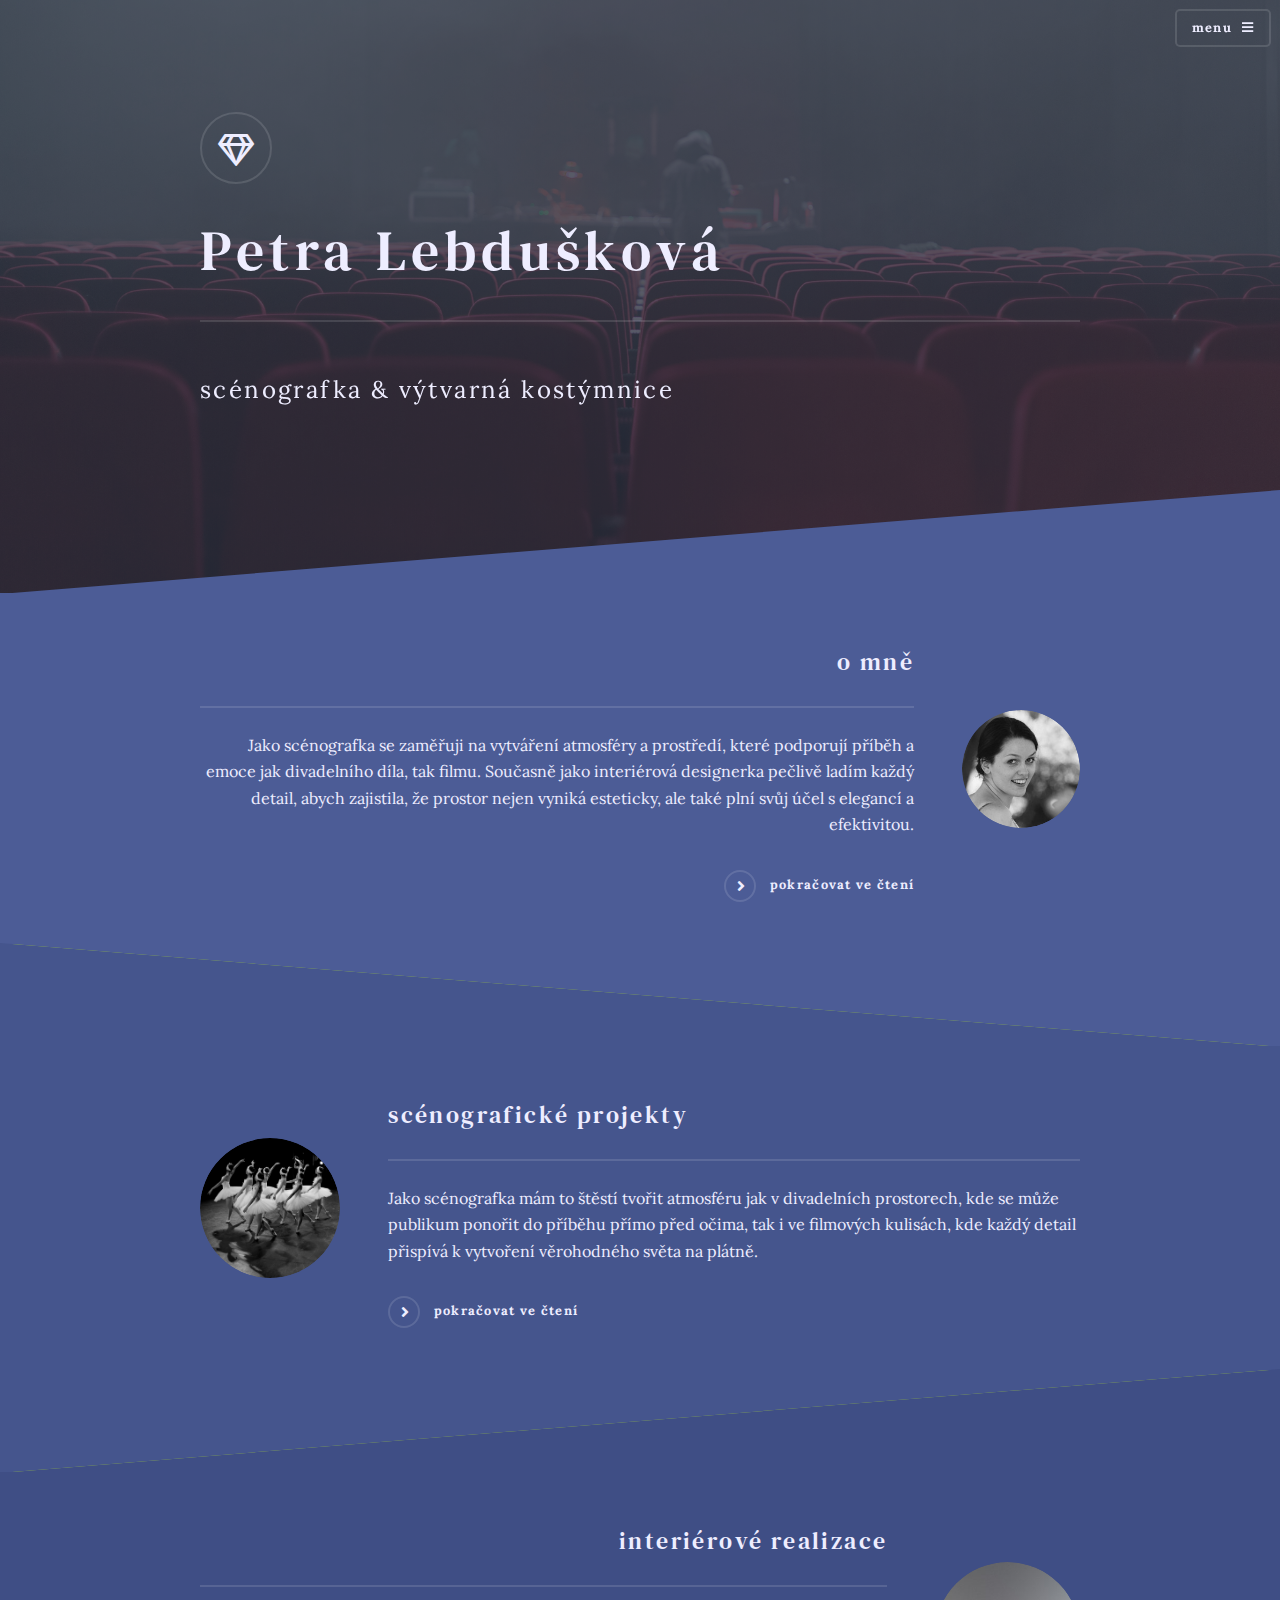
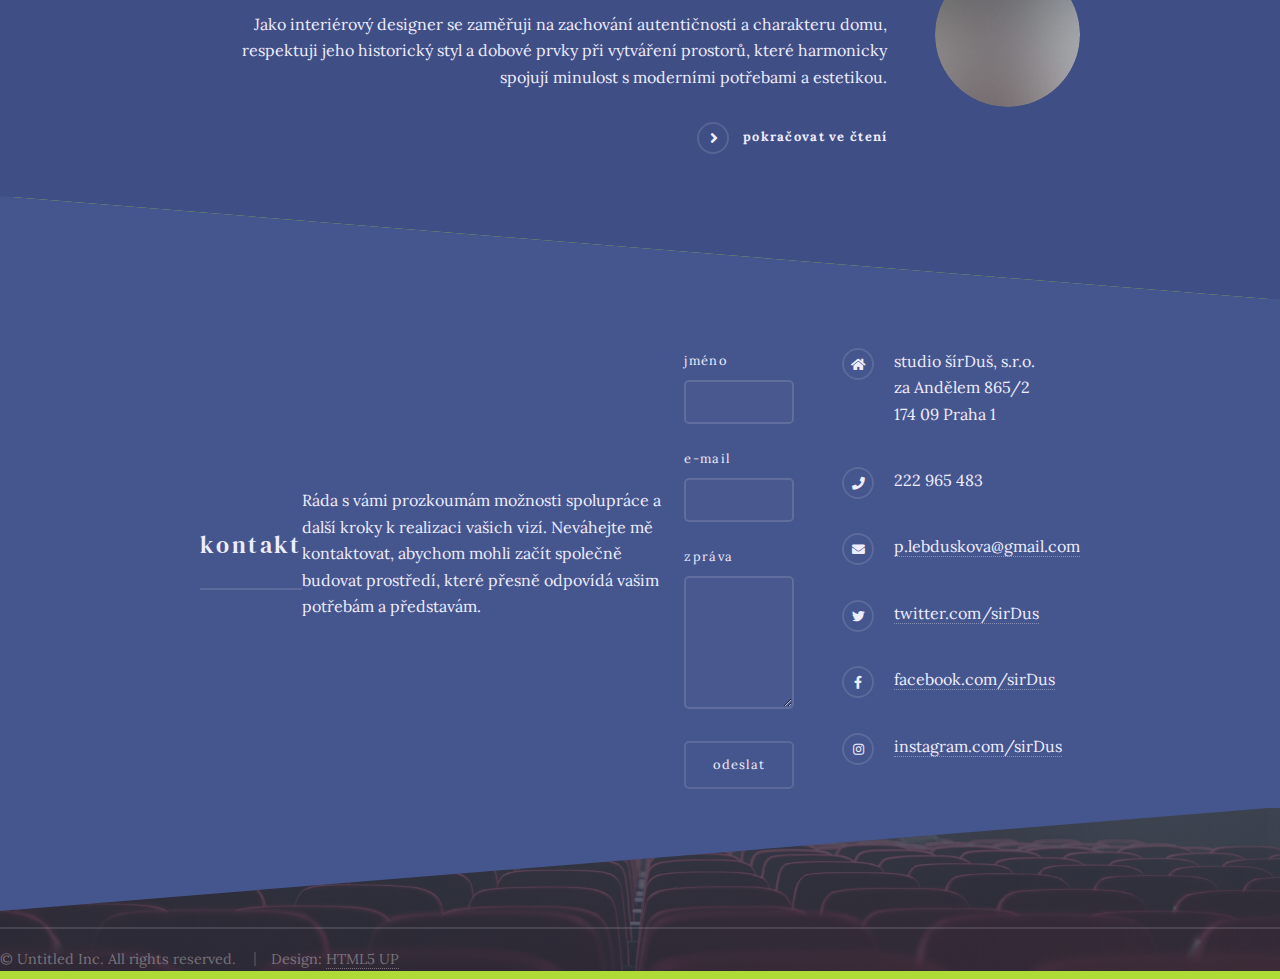
==== commit 7f228a73: "WIP: Change background on contact form" ====
--- a/index.html
+++ b/index.html
@@ -113,111 +113,58 @@
           </div>
         </section>
 
-        <!-- contact -->
+        <!-- Contact -->
         <section id="contact" class="wrapper alt spotlight style2">
           <div class="inner">
-              <h2 class="major">kontakt</h2>
-              <p>
-                Ráda s vámi prozkoumám možnosti spolupráce a další kroky k
-                realizaci vašich vizí. Neváhejte mě kontaktovat, abychom mohli
-                začít společně budovat prostředí, které přesně odpovídá vašim
-                potřebám a představám.
-              </p>
-              <form method="post" action="#">
-                <div class="fields">
-                  <div class="field">
-                    <label for="name">jméno</label>
-                    <input type="text" name="name" id="name" />
-                  </div>
-                  <div class="field">
-                    <label for="email">e-mail</label>
-                    <input type="email" name="email" id="email" />
-                  </div>
-                  <div class="field">
-                    <label for="message">zpráva</label>
-                    <textarea name="message" id="message" rows="4"></textarea>
-                  </div>
+            <h2 class="major">kontakt</h2>
+            <p>
+              Ráda s vámi prozkoumám možnosti spolupráce a další kroky k
+              realizaci vašich vizí. Neváhejte mě kontaktovat, abychom mohli
+              začít společně budovat prostředí, které přesně odpovídá vašim
+              potřebám a představám.
+            </p>
+            <form method="post" action="#">
+              <div class="fields">
+                <div class="field">
+                  <label for="name">jméno</label>
+                  <input type="text" name="name" id="name" />
                 </div>
-                <ul class="actions">
-                  <li><input type="submit" value="odeslat" /></li>
-                </ul>
-              </form>
-              <ul class="contact">
-                <li class="icon solid fa-home">
-                  studio šírDuš, s.r.o.<br />
-                  za Andělem 865/2<br />
-                  174 09 Praha 1
-                </li>
-                <li class="icon solid fa-phone">222 965 483</li>
-                <li class="icon solid fa-envelope">
-                  <a href="#">p.lebduskova@gmail.com</a>
-                </li>
-                <li class="icon brands fa-twitter">
-                  <a href="#">twitter.com/sirDus</a>
-                </li>
-                <li class="icon brands fa-facebook-f">
-                  <a href="#">facebook.com/sirDus</a>
-                </li>
-                <li class="icon brands fa-instagram">
-                  <a href="#">instagram.com/sirDus</a>
-                </li>
+                <div class="field">
+                  <label for="email">e-mail</label>
+                  <input type="email" name="email" id="email" />
+                </div>
+                <div class="field">
+                  <label for="message">zpráva</label>
+                  <textarea name="message" id="message" rows="4"></textarea>
+                </div>
+              </div>
+              <ul class="actions">
+                <li><input type="submit" value="odeslat" /></li>
               </ul>
+            </form>
+            <ul class="contact">
+              <li class="icon solid fa-home">
+                studio šírDuš, s.r.o.<br />
+                za Andělem 865/2<br />
+                174 09 Praha 1
+              </li>
+              <li class="icon solid fa-phone">222 965 483</li>
+              <li class="icon solid fa-envelope">
+                <a href="#">p.lebduskova@gmail.com</a>
+              </li>
+              <li class="icon brands fa-twitter">
+                <a href="#">twitter.com/sirDus</a>
+              </li>
+              <li class="icon brands fa-facebook-f">
+                <a href="#">facebook.com/sirDus</a>
+              </li>
+              <li class="icon brands fa-instagram">
+                <a href="#">instagram.com/sirDus</a>
+              </li>
+            </ul>
           </div>
         </section>
-
-        <!-- <div class="wrapper"> -->
-          <!-- <section id="footer">
-            <div class="inner">
-              <h2 class="major">kontakt</h2>
-              <p>
-                Ráda s vámi prozkoumám možnosti spolupráce a další kroky k
-                realizaci vašich vizí. Neváhejte mě kontaktovat, abychom mohli
-                začít společně budovat prostředí, které přesně odpovídá vašim
-                potřebám a představám.
-              </p>
-              <form method="post" action="#">
-                <div class="fields">
-                  <div class="field">
-                    <label for="name">jméno</label>
-                    <input type="text" name="name" id="name" />
-                  </div>
-                  <div class="field">
-                    <label for="email">e-mail</label>
-                    <input type="email" name="email" id="email" />
-                  </div>
-                  <div class="field">
-                    <label for="message">zpráva</label>
-                    <textarea name="message" id="message" rows="4"></textarea>
-                  </div>
-                </div>
-                <ul class="actions">
-                  <li><input type="submit" value="odeslat" /></li>
-                </ul>
-              </form>
-              <ul class="contact">
-                <li class="icon solid fa-home">
-                  studio šírDuš, s.r.o.<br />
-                  za Andělem 865/2<br />
-                  174 09 Praha 1
-                </li>
-                <li class="icon solid fa-phone">222 965 483</li>
-                <li class="icon solid fa-envelope">
-                  <a href="#">p.lebduskova@gmail.com</a>
-                </li>
-                <li class="icon brands fa-twitter">
-                  <a href="#">twitter.com/sirDus</a>
-                </li>
-                <li class="icon brands fa-facebook-f">
-                  <a href="#">facebook.com/sirDus</a>
-                </li>
-                <li class="icon brands fa-instagram">
-                  <a href="#">instagram.com/sirDus</a>
-                </li>
-              </ul>
-            </div>
-          </section>
-        </div>
-      </section>  -->
+      </section>
 
       <!-- Footer -->
       <section id="footer">
--- a/assets/css/main.css
+++ b/assets/css/main.css
@@ -4013,7 +4013,7 @@
 	width: 100%;
 }
 
-.wrapper.spotlight .content {
+.wrapper.spotlight {
 	width: 100%;
 	-ms-flex: 2;
 }
@@ -4115,6 +4115,7 @@
 	box-shadow: inset 0 -1px 0 0 #2d3a69, 0 1px 0 0 #2d3a69;
 }
 
+
 @media screen and (max-width: 980px) {
 
 	.wrapper {
@@ -4214,28 +4215,6 @@
 	}
 
 }
-
-/* my */
-/* Contact */
-
-#contact .inner {
-	/* padding: 5em 0 3em 0; */
-	display: -moz-flex;
-	display: -webkit-flex;
-	display: -ms-flex;
-	display: flex;
-	-moz-flex-direction: row;
-	-webkit-flex-direction: row;
-	-ms-flex-direction: row;
-	flex-direction: row;
-	-moz-flex-wrap: wrap;
-	-webkit-flex-wrap: wrap;
-	-ms-flex-wrap: wrap;
-	flex-wrap: wrap;
-	margin: 0 auto;
-	width: 55em;
-}
-
 
 #contact .inner form {
 	margin: 0 3em 0 0;
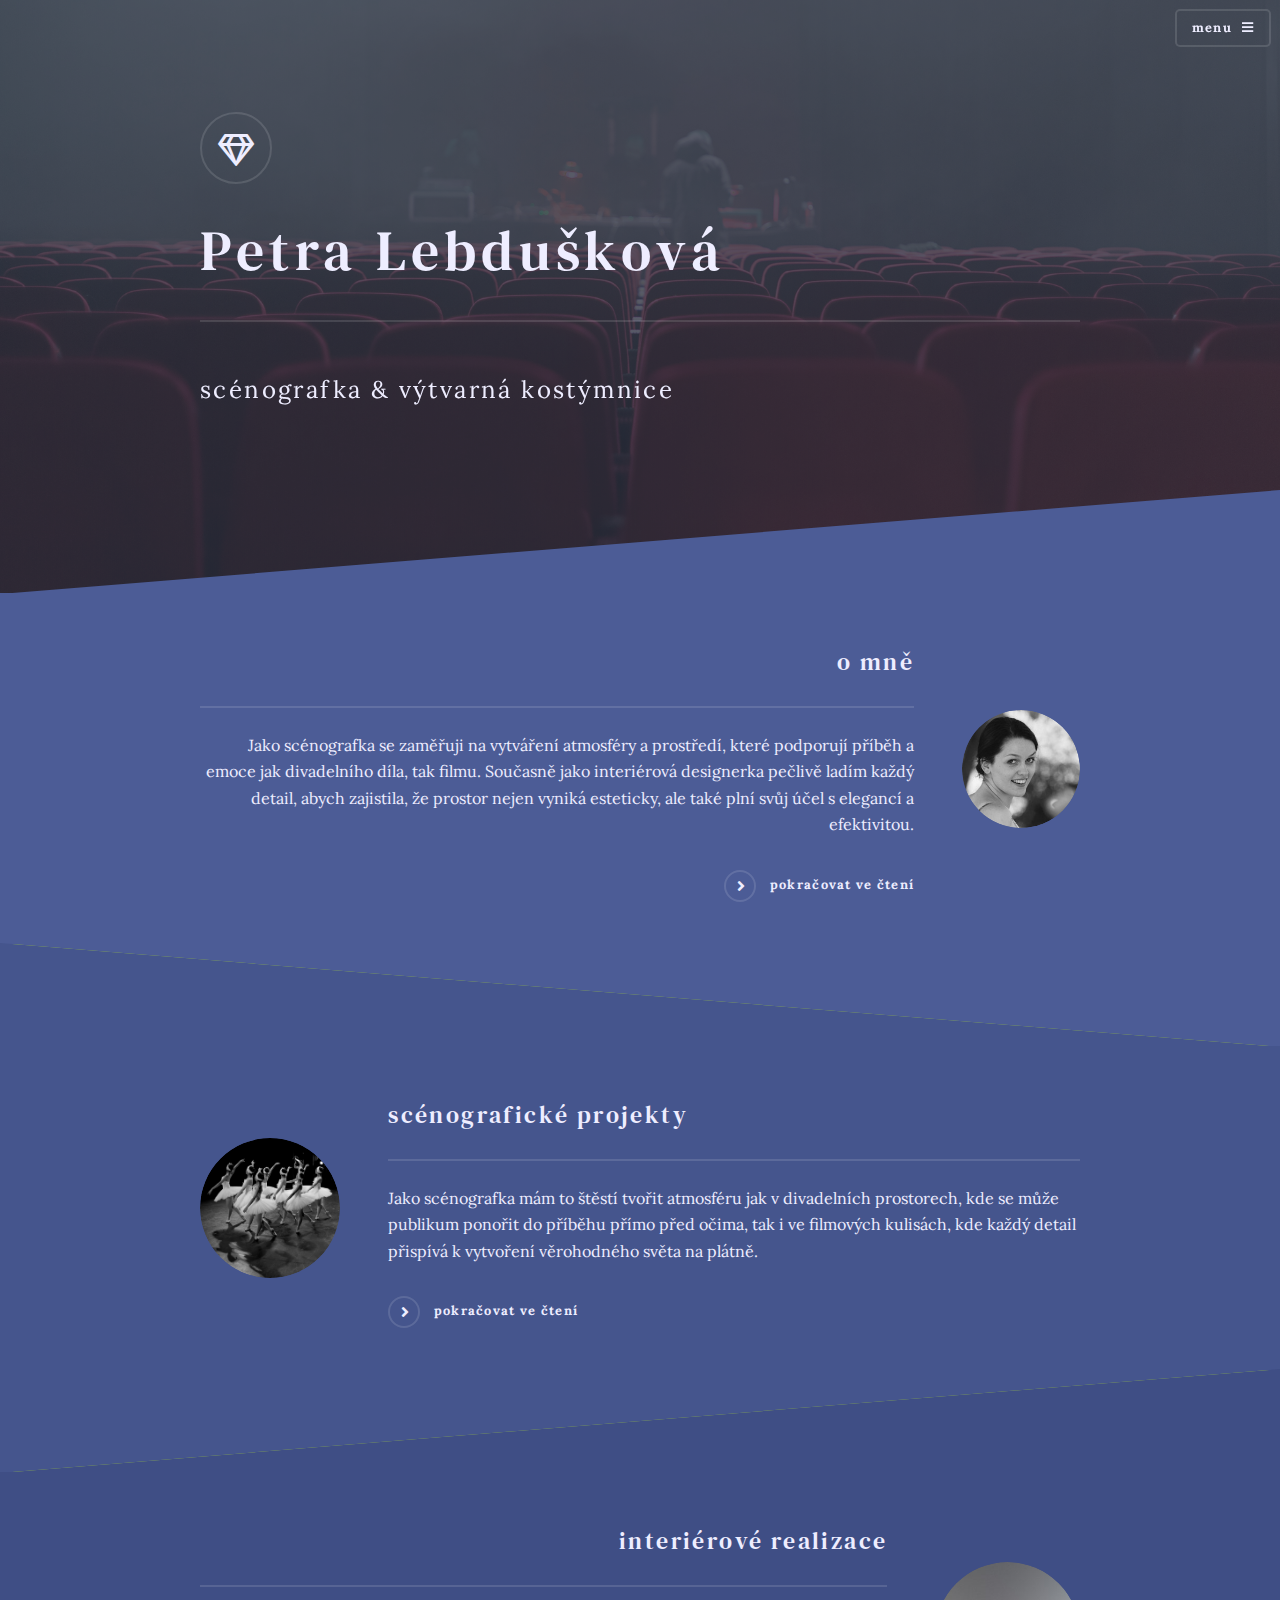
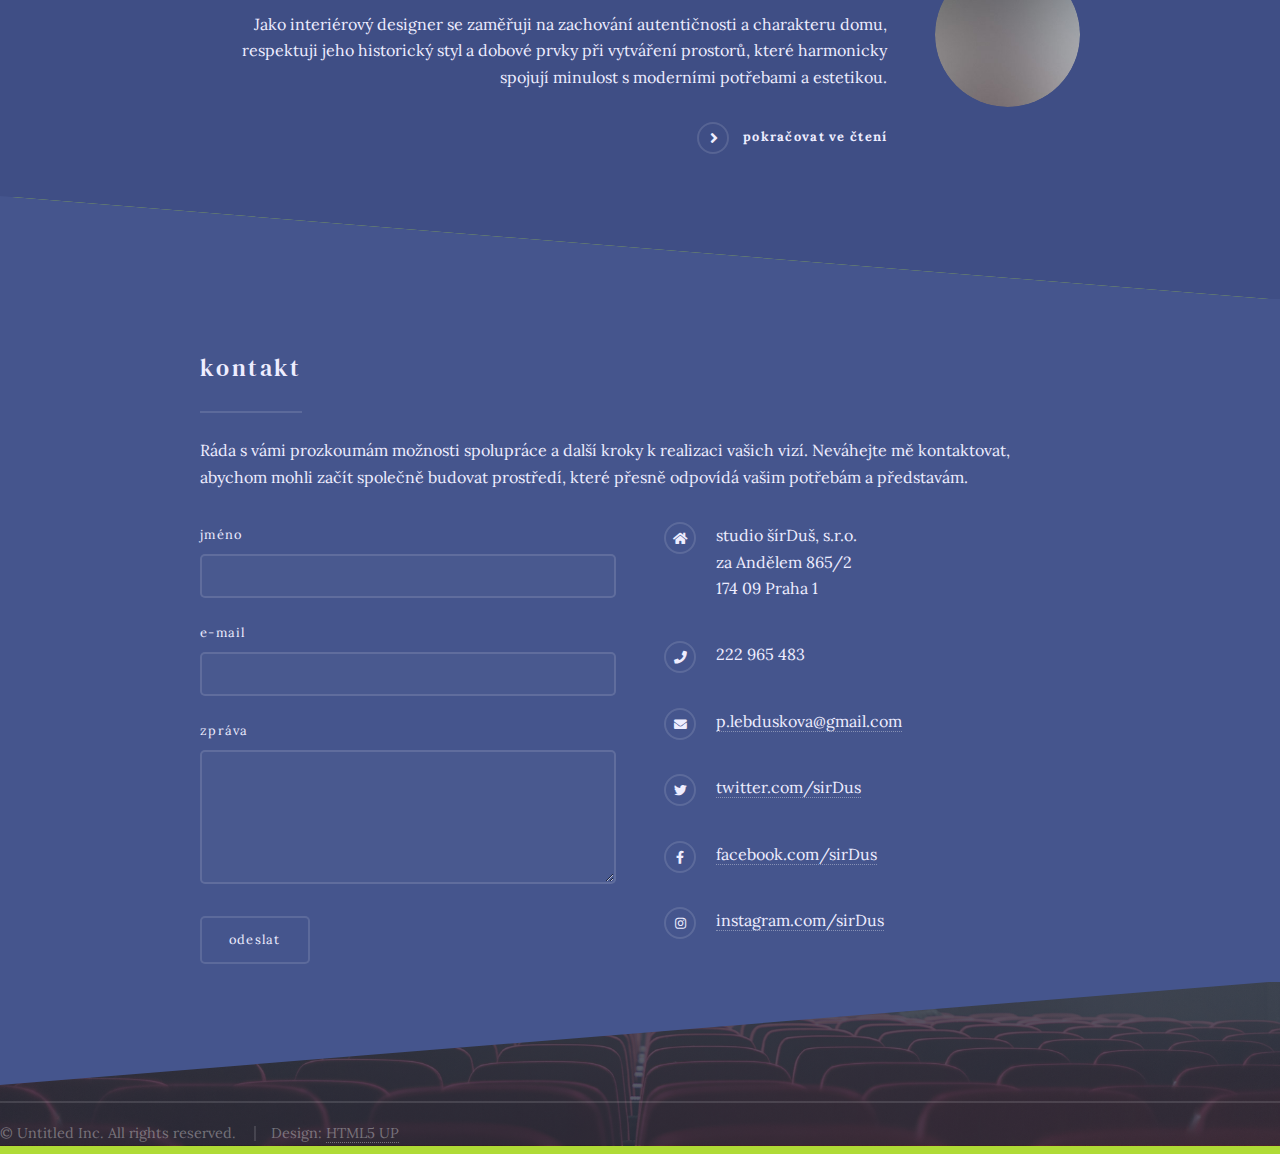
==== commit 5d5a91d4: "add the basic structure of the smrtadivka.html page and foto and style" ====
--- a/index.html
+++ b/index.html
@@ -54,7 +54,7 @@
       </section>
 
       <!-- Wrapper -->
-      <section id="wrapper">
+      <section class="smrtadivka" id="wrapper">
         <!-- One -->
         <section id="one" class="wrapper spotlight style1">
           <div class="inner">
--- a/assets/css/main.css
+++ b/assets/css/main.css
@@ -228,6 +228,18 @@
 		center;
 }
 
+/*my - scenographic projects section*/
+body.smrtadivka {
+	background-color: #afdb36;
+	background-image: linear-gradient(to top, rgba(46, 49, 65, 0.8), rgba(46, 49, 65, 0.8)), url("../../images/spic01.jpg");
+	background-size: auto,
+		cover;
+	background-attachment: fixed,
+		fixed;
+	background-position: center,
+		center;
+}
+
 body.is-preload *,
 body.is-preload *:before,
 body.is-preload *:after {
@@ -2823,6 +2835,24 @@
 }
 
 /* Contact */
+
+#contact .inner {
+	/* padding: 5em 0 3em 0; */
+	display: -moz-flex;
+	display: -webkit-flex;
+	display: -ms-flex;
+	display: flex;
+	-moz-flex-direction: row;
+	-webkit-flex-direction: row;
+	-ms-flex-direction: row;
+	flex-direction: row;
+	-moz-flex-wrap: wrap;
+	-webkit-flex-wrap: wrap;
+	-ms-flex-wrap: wrap;
+	flex-wrap: wrap;
+	margin: 0 auto;
+	width: 55em;
+}
 
 ul.contact {
 	list-style: none;
@@ -3780,6 +3810,18 @@
 		margin-bottom: -6.5em;
 	}
 
+	/*my*/
+	#wrapper.smrtadivka>header {
+		padding: 9em 0 6.25em 0;
+		background-color: #2e3141;
+		background-image: linear-gradient(to top, rgba(46, 49, 65, 0.8), rgba(46, 49, 65, 0.8)), url("../../images/spic01.jpg");
+		background-size: auto,
+			cover;
+		background-position: center,
+			0% 30%;
+		margin-bottom: -6.5em;
+	}
+
 }
 
 
